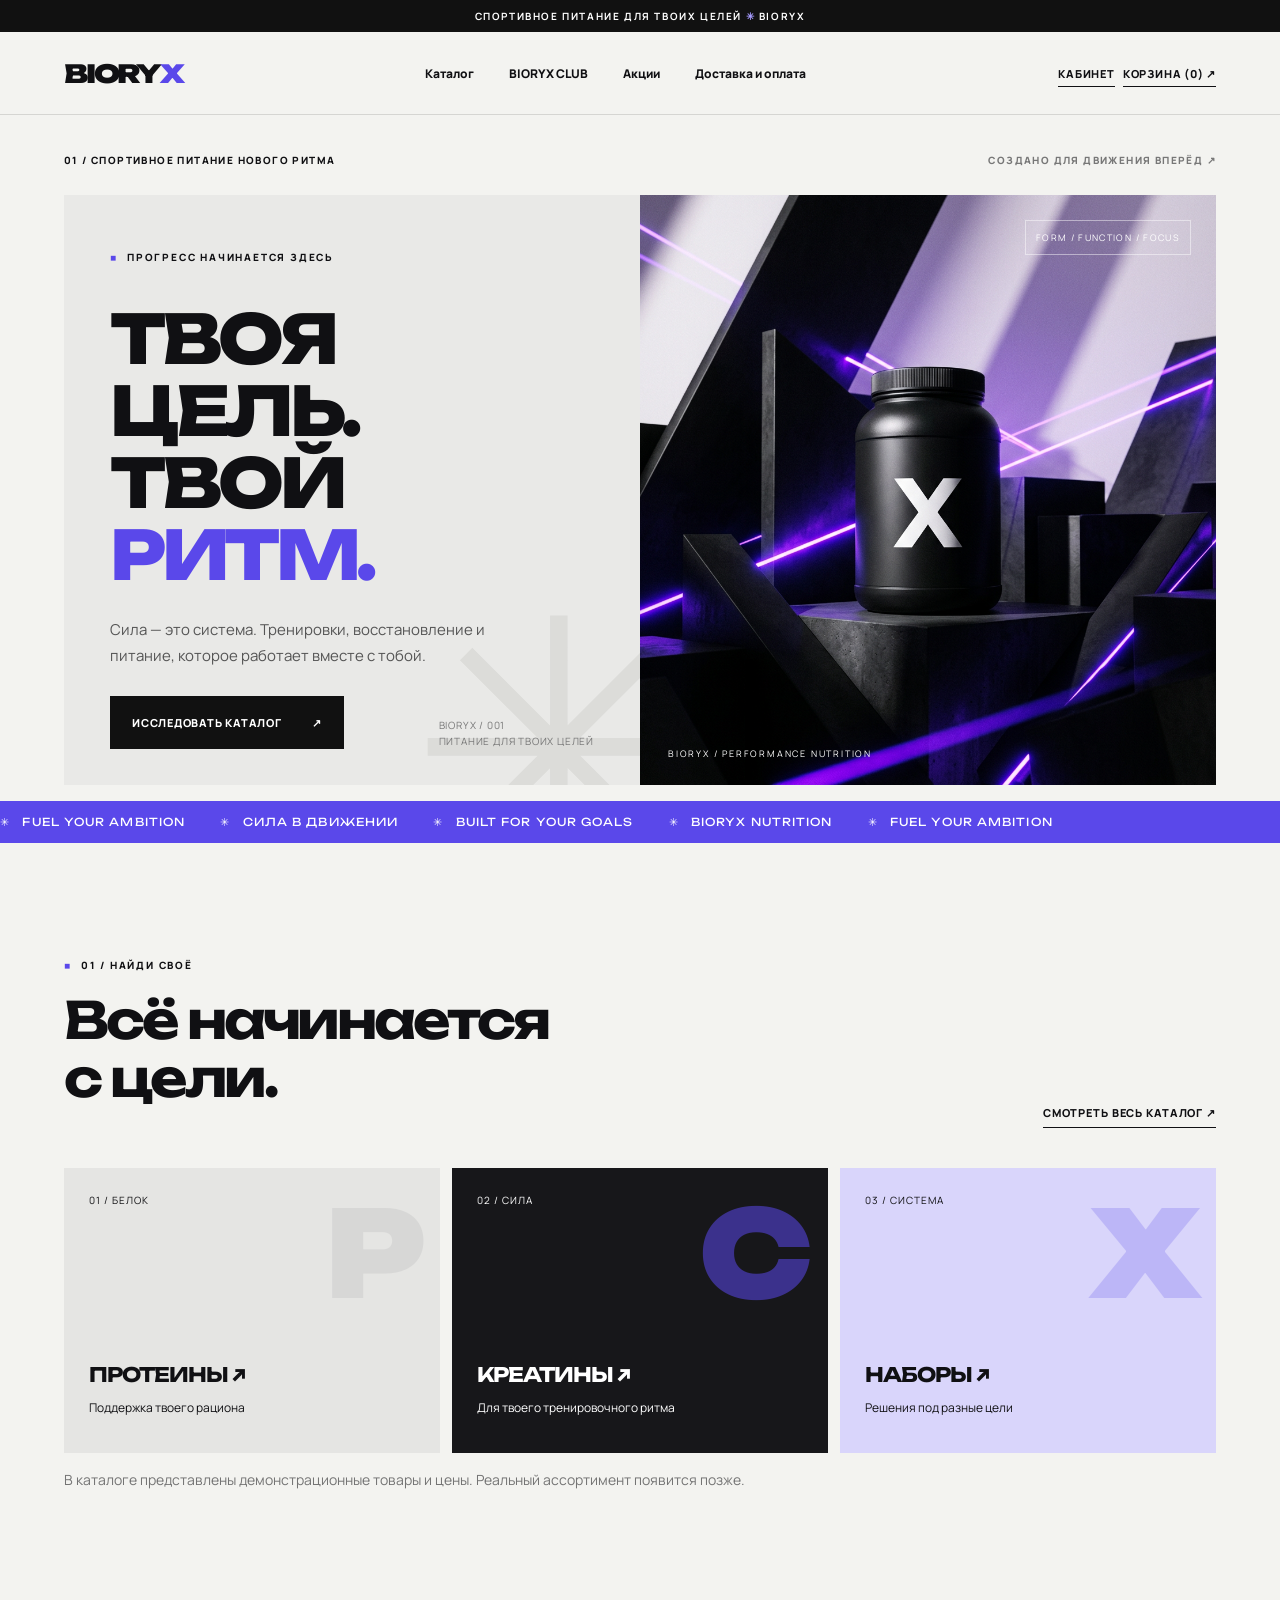
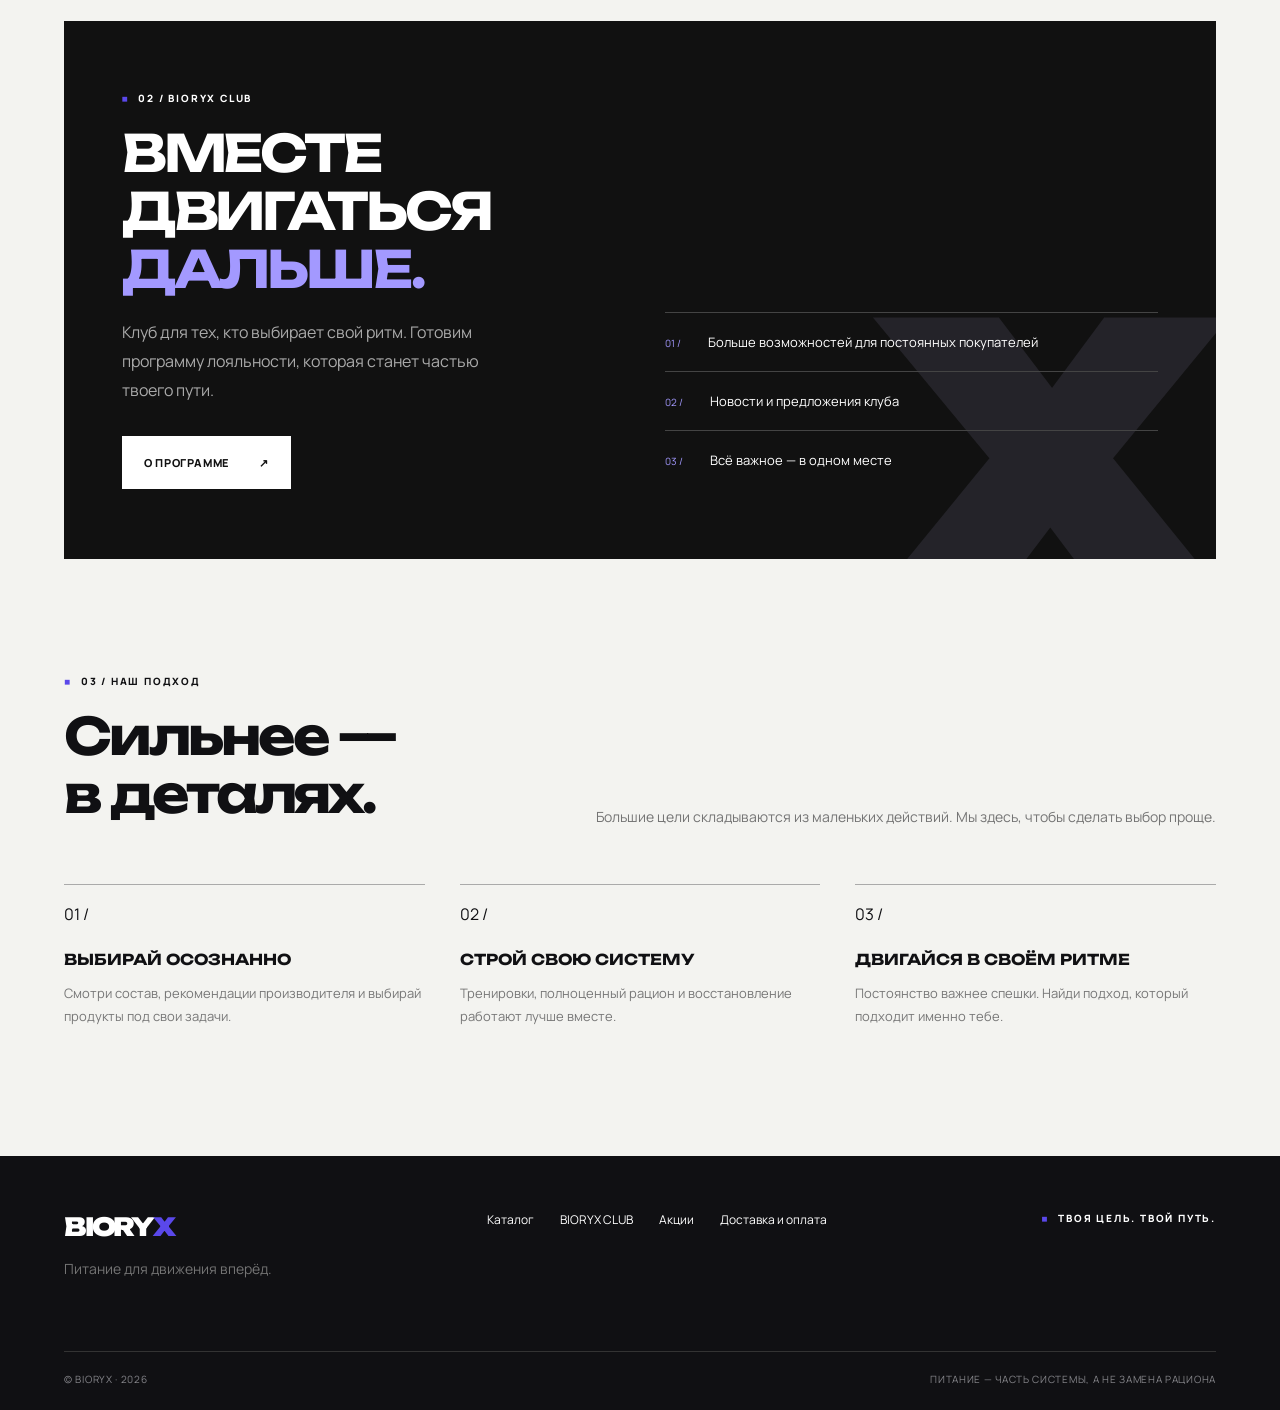
==== index.html @ d338c119 "Add files via upload" ====
<!doctype html><html lang="ru"><head><meta charset="utf-8"><meta name="viewport" content="width=device-width,initial-scale=1"><meta name="description" content="BIORYX — спортивное питание для твоих целей."><title>Спортивное питание — BIORYX</title><link rel="stylesheet" href="assets/style.css"></head><body><div class="topline">СПОРТИВНОЕ ПИТАНИЕ ДЛЯ ТВОИХ ЦЕЛЕЙ <b>✳</b> BIORYX</div><header class="wrap header"><a class="logo" href="index.html" aria-label="BIORYX — главная">BIORY<i>X</i></a><nav aria-label="Основная навигация"><a href="catalog.html">Каталог</a><a href="club.html">BIORYX CLUB</a><a href="promos.html">Акции</a><a href="delivery.html">Доставка и оплата</a></nav><div class="head-right"><a href="account.html">КАБИНЕТ</a> &nbsp; <a href="cart.html">КОРЗИНА (<span data-cart-count>0</span>) ↗</a></div><button class="menu-button" aria-label="Открыть меню" aria-expanded="false">☰</button></header><div class="mobile-menu"><a href="account.html">Личный кабинет</a><a href="catalog.html">Каталог</a><a href="club.html">BIORYX CLUB</a><a href="promos.html">Акции</a><a href="delivery.html">Доставка и оплата</a></div><main><div class="wrap hero"><div class="meta"><span>01 / СПОРТИВНОЕ ПИТАНИЕ НОВОГО РИТМА</span><span>СОЗДАНО ДЛЯ ДВИЖЕНИЯ ВПЕРЁД ↗</span></div><div class="hero-grid"><div class="hero-copy"><div><div class="eyebrow">ПРОГРЕСС НАЧИНАЕТСЯ ЗДЕСЬ</div><h1>ТВОЯ ЦЕЛЬ.<br>ТВОЙ <em>РИТМ.</em></h1><p>Сила — это система. Тренировки, восстановление и питание, которое работает вместе с тобой.</p></div><div class="hero-bottom"><a class="btn" href="catalog.html">Исследовать каталог <span>↗</span></a><div class="serial">BIORYX / 001<br>ПИТАНИЕ ДЛЯ ТВОИХ ЦЕЛЕЙ</div></div></div><div class="hero-image" role="img" aria-label="Концептуальное изображение спортивного питания"><div class="image-tag">FORM / FUNCTION / FOCUS</div></div></div></div><div class="ticker"><span>✳ &nbsp; FUEL YOUR AMBITION</span><span>✳ &nbsp; СИЛА В ДВИЖЕНИИ</span><span>✳ &nbsp; BUILT FOR YOUR GOALS</span><span>✳ &nbsp; BIORYX NUTRITION</span><span>✳ &nbsp; FUEL YOUR AMBITION</span></div><section class="section wrap"><div class="section-head"><div><div class="eyebrow">01 / НАЙДИ СВОЁ</div><h2>Всё начинается<br>с цели.</h2></div><a class="small-link" href="catalog.html">Смотреть весь каталог ↗</a></div><div class="category-grid"><a href="catalog.html?category=protein" class="cat"><span class="num">01 / БЕЛОК</span><span class="shape">P</span><div><h3>ПРОТЕИНЫ ↗</h3><p>Поддержка твоего рациона</p></div></a><a href="catalog.html?category=creatine" class="cat"><span class="num">02 / СИЛА</span><span class="shape">C</span><div><h3>КРЕАТИНЫ ↗</h3><p>Для твоего тренировочного ритма</p></div></a><a href="catalog.html?category=sets" class="cat"><span class="num">03 / СИСТЕМА</span><span class="shape">X</span><div><h3>НАБОРЫ ↗</h3><p>Решения под разные цели</p></div></a></div><p class="muted">В каталоге представлены демонстрационные товары и цены. Реальный ассортимент появится позже.</p></section><div class="wrap"><section class="feature"><div><div class="eyebrow">02 / BIORYX CLUB</div><h2>ВМЕСТЕ<br>ДВИГАТЬСЯ <em>ДАЛЬШЕ.</em></h2><p>Клуб для тех, кто выбирает свой ритм. Готовим программу лояльности, которая станет частью твоего пути.</p><a class="btn" href="club.html">О программе <span>↗</span></a></div><div class="feature-side"><div><span>01 /</span> Больше возможностей для постоянных покупателей</div><div><span>02 /</span> Новости и предложения клуба</div><div><span>03 /</span> Всё важное — в одном месте</div></div></section></div><section class="section wrap"><div class="section-head"><div><div class="eyebrow">03 / НАШ ПОДХОД</div><h2>Сильнее —<br>в деталях.</h2></div><p class="muted">Большие цели складываются из маленьких действий. Мы здесь, чтобы сделать выбор проще.</p></div><div class="values"><div class="value"><span>01 /</span><strong>ВЫБИРАЙ ОСОЗНАННО</strong><p>Смотри состав, рекомендации производителя и выбирай продукты под свои задачи.</p></div><div class="value"><span>02 /</span><strong>СТРОЙ СВОЮ СИСТЕМУ</strong><p>Тренировки, полноценный рацион и восстановление работают лучше вместе.</p></div><div class="value"><span>03 /</span><strong>ДВИГАЙСЯ В СВОЁМ РИТМЕ</strong><p>Постоянство важнее спешки. Найди подход, который подходит именно тебе.</p></div></div></section></main><footer class="footer"><div class="wrap"><div class="foot-grid"><div><a class="logo" href="index.html">BIORY<i>X</i></a><p class="muted">Питание для движения вперёд.</p></div><div class="foot-links"><a href="catalog.html">Каталог</a><a href="club.html">BIORYX CLUB</a><a href="promos.html">Акции</a><a href="delivery.html">Доставка и оплата</a></div><div class="eyebrow">ТВОЯ ЦЕЛЬ. ТВОЙ ПУТЬ.</div></div><div class="foot-bottom"><span>© BIORYX · 2026</span><span>ПИТАНИЕ — ЧАСТЬ СИСТЕМЫ, А НЕ ЗАМЕНА РАЦИОНА</span></div></div></footer><script src="assets/config.js" defer></script><script src="assets/app.js" defer></script></body></html>
---- assets/style.css ----
@import url('https://fonts.googleapis.com/css2?family=Manrope:wght@400;500;600;700;800&family=Unbounded:wght@500;600;700;800;900&display=swap');
:root{--ink:#101013;--purple:#5a48ea;--paper:#f3f3f0;--line:#d5d5d2}*{box-sizing:border-box}html{scroll-behavior:smooth}body{margin:0;background:var(--paper);color:var(--ink);font-family:Manrope,Arial,sans-serif}a{color:inherit;text-decoration:none}button,input{font:inherit}button{cursor:pointer}.wrap{max-width:1440px;margin:auto;padding:0 5%}.topline{background:#111;color:#fff;text-align:center;font-size:10px;font-weight:700;letter-spacing:.16em;padding:9px}.topline b{color:#a69bff}.header{height:83px;display:flex;align-items:center;justify-content:space-between;gap:25px;border-bottom:1px solid var(--line)}.logo{font-family:Unbounded,Arial,sans-serif;font-size:25px;font-weight:900;letter-spacing:-.09em;transform:scaleX(1.08);transform-origin:left}.logo i{font-style:normal;color:var(--purple)}nav{display:flex;align-items:center;gap:35px;font-size:12px;font-weight:800}nav a:hover,.footer a:hover{color:var(--purple)}.head-right{font-size:11px;font-weight:800;letter-spacing:.07em}.head-right a{border-bottom:1px solid;padding-bottom:5px}.hero{padding-top:38px}.meta{display:flex;justify-content:space-between;gap:15px;font-size:10px;font-weight:800;letter-spacing:.14em;text-transform:uppercase}.meta span:last-child{color:#777}.hero-grid{display:grid;grid-template-columns:1fr 1fr;min-height:590px;margin-top:28px}.hero-copy{background:#e9e9e7;position:relative;overflow:hidden;padding:55px 8% 36px;display:flex;flex-direction:column;justify-content:space-between}.hero-copy:after{content:'✳';position:absolute;color:#dcdcd9;font-size:360px;right:-70px;bottom:-135px;line-height:1}.eyebrow{font-size:10px;font-weight:800;letter-spacing:.18em;text-transform:uppercase}.eyebrow:before{content:'■';color:var(--purple);margin-right:9px}.hero h1,.page-title{font-family:Unbounded,Arial,sans-serif;letter-spacing:-.065em;line-height:1.06;font-size:clamp(45px,5.3vw,80px);margin:40px 0 25px;font-weight:800}.hero h1 em{color:var(--purple);font-style:normal}.hero-copy p{font-size:15px;line-height:1.75;color:#555;max-width:375px}.hero-copy>*{z-index:1}.btn{display:inline-flex;align-items:center;justify-content:space-between;gap:30px;background:#111;color:white;padding:18px 21px;font-size:11px;letter-spacing:.07em;font-weight:800;text-transform:uppercase;border:1px solid #111}.btn:hover{background:var(--purple);border-color:var(--purple)}.hero-bottom{display:flex;align-items:end;gap:20px;justify-content:space-between}.serial{font-size:10px;line-height:1.6;color:#777;letter-spacing:.08em}.hero-image{position:relative;background:#18171d url('hero.png') center/cover no-repeat;overflow:hidden}.hero-image:after{content:'BIORYX / PERFORMANCE NUTRITION';position:absolute;bottom:25px;left:28px;color:#fff;font-size:9px;letter-spacing:.2em}.image-tag{position:absolute;right:25px;top:25px;color:#fff;border:1px solid #ffffff75;padding:10px;font-size:9px;letter-spacing:.15em}.ticker{overflow:hidden;background:var(--purple);color:#fff;margin-top:16px;padding:14px 0;white-space:nowrap;font-family:Unbounded,Arial,sans-serif;font-size:11px;letter-spacing:.1em}.ticker span{margin-right:35px}.section{padding:115px 0}.section-head{display:flex;justify-content:space-between;align-items:end;gap:30px;margin-bottom:40px}.section h2,.page h1,.feature h2{font-family:Unbounded,Arial,sans-serif;letter-spacing:-.06em;line-height:1.13;font-size:clamp(33px,4vw,58px);margin:20px 0}.muted{color:#747474;font-size:14px;line-height:1.8}.small-link{font-size:11px;font-weight:800;letter-spacing:.08em;text-transform:uppercase;border-bottom:1px solid;padding-bottom:7px;white-space:nowrap}.category-grid{display:grid;grid-template-columns:repeat(3,1fr);gap:12px}.cat{min-height:285px;background:#e5e5e3;padding:25px;display:flex;flex-direction:column;justify-content:space-between;position:relative;overflow:hidden}.cat:nth-child(2){background:#17171a;color:#fff}.cat:nth-child(3){background:#d9d5fb}.cat .shape{position:absolute;right:15px;top:25px;font-family:Unbounded,sans-serif;font-size:120px;font-weight:900;line-height:1;color:#ccc;opacity:.55}.cat:nth-child(2) .shape{color:#5a48ea}.cat:nth-child(3) .shape{color:#a69ef4}.cat h3{font-family:Unbounded,sans-serif;font-size:20px;letter-spacing:-.05em;margin:0 0 8px;position:relative}.cat p{font-size:12px;position:relative}.cat .num{font-size:10px;letter-spacing:.1em;position:relative}.feature{background:#111;color:white;padding:70px 5%;display:grid;grid-template-columns:1fr 1fr;gap:50px;position:relative;overflow:hidden}.feature:after{content:'X';font:900 390px/1 Unbounded,Arial,sans-serif;color:#242329;position:absolute;right:-15px;bottom:-100px}.feature>*{z-index:1}.feature h2 em{color:#a399ff;font-style:normal}.feature p{color:#aaa;line-height:1.8;max-width:410px}.feature .btn{background:#fff;color:#111;border-color:#fff;margin-top:15px}.feature .btn:hover{background:#a399ff}.feature-side{display:flex;flex-direction:column;justify-content:end}.feature-side div{border-top:1px solid #444;padding:20px 0;font-size:13px}.feature-side span{color:#a399ff;margin-right:24px;font-size:10px}.values{display:grid;grid-template-columns:repeat(3,1fr);gap:35px}.value{border-top:1px solid #aaa;padding-top:18px}.value strong{display:block;font-family:Unbounded,sans-serif;font-size:15px;margin:25px 0 10px}.value p{color:#777;font-size:13px;line-height:1.8}.footer{background:#101013;color:white;padding:55px 0 24px}.foot-grid{display:flex;justify-content:space-between;gap:30px;flex-wrap:wrap}.foot-links{display:flex;gap:26px;flex-wrap:wrap;font-size:12px}.foot-bottom{border-top:1px solid #333;color:#85858a;font-size:10px;letter-spacing:.07em;margin-top:55px;padding-top:20px;display:flex;justify-content:space-between}.page{padding:75px 0 110px;min-height:65vh}.page h1{font-size:clamp(44px,6vw,80px)}.page-lead{max-width:610px;color:#666;line-height:1.8}.filters{display:flex;gap:8px;flex-wrap:wrap;margin:40px 0}.filter{border:1px solid #bcbcbc;background:transparent;padding:12px 17px;font-size:11px;font-weight:800}.filter.active,.filter:hover{background:#111;color:white;border-color:#111}.empty{border:1px solid #d0d0cd;padding:55px 30px;text-align:center}.empty .x{font:900 55px Unbounded,sans-serif;color:var(--purple)}.empty h2{font:700 20px Unbounded,sans-serif;letter-spacing:-.04em}.empty p{color:#777;font-size:13px;line-height:1.7}.product-grid{display:grid;grid-template-columns:repeat(3,1fr);gap:14px}.product{background:white;padding:20px}.product img{width:100%;height:270px;object-fit:contain;background:#ececea}.product h3{font:700 16px Unbounded,sans-serif}.product p{color:#666;font-size:13px}.info-grid{display:grid;grid-template-columns:1fr 1fr;gap:15px;margin-top:60px}.info-card{padding:35px;background:#e7e7e4;min-height:190px}.info-card h2{font:700 19px Unbounded,sans-serif;letter-spacing:-.04em}.info-card p{font-size:14px;line-height:1.8;color:#666}.notice{border-left:3px solid var(--purple);padding:18px 22px;background:#e7e5f9;margin-top:35px;font-size:13px;line-height:1.7}.menu-button{display:none;background:none;border:0;font-size:22px}.mobile-menu{display:none}@media(max-width:800px){nav{display:none}.menu-button{display:block}.mobile-menu.open{display:grid;gap:0;background:#111;color:#fff;padding:10px 5%}.mobile-menu a{padding:15px 0;border-bottom:1px solid #333;font-size:13px}.head-right{margin-left:auto}.header{height:70px}.hero-grid{grid-template-columns:1fr}.hero-copy{min-height:490px;padding:40px 7%}.hero-image{min-height:430px}.category-grid{grid-template-columns:1fr}.cat{min-height:210px}.feature{grid-template-columns:1fr}.values{grid-template-columns:1fr}.info-grid{grid-template-columns:1fr}.product-grid{grid-template-columns:1fr 1fr}.section{padding:75px 0}.section-head{align-items:start;flex-direction:column}.foot-links{flex-direction:column}.meta span:last-child{display:none}}@media(max-width:480px){.hero h1{font-size:43px}.hero-bottom{align-items:start;flex-direction:column}.hero-image{min-height:320px}.product-grid{grid-template-columns:1fr}.topline{font-size:9px}.foot-bottom{gap:15px;flex-direction:column}}
.buy{display:block;margin-top:18px;background:#111;color:#fff;border:0;padding:14px 16px;width:100%;font-size:11px;letter-spacing:.08em;font-weight:800;text-align:left}.buy:hover{background:var(--purple)}.cart-row{border-top:1px solid #bbb;display:flex;align-items:center;justify-content:space-between;gap:20px;padding:24px 0}.cart-row strong{font-family:Unbounded,Arial,sans-serif}.cart-actions{display:flex;align-items:center;gap:14px}.cart-actions button{border:1px solid #bbb;background:transparent;padding:9px 13px}.cart-actions button:hover:not(:disabled){background:#111;color:white}.cart-actions button:disabled{opacity:.4}.cart-total{border-top:1px solid #aaa;padding:25px 0;font:700 19px Unbounded,Arial,sans-serif}@media(max-width:600px){.cart-row{align-items:flex-start;flex-direction:column}}
.product-art{height:270px;background:#e6e6e4;display:grid;place-items:center;overflow:hidden}.product-art span{font:900 150px/1 Unbounded,Arial,sans-serif;color:#5a48ea;opacity:.85;transform:rotate(-12deg)}.product:nth-child(3n+2) .product-art{background:#17171a}.product:nth-child(3n) .product-art{background:#dbd7fc}
.checkout{max-width:650px;display:grid;gap:18px;margin-top:30px}.checkout label{display:grid;gap:8px;font-size:13px;font-weight:700}.checkout input:not([type=checkbox]),.checkout select,.checkout textarea{width:100%;padding:15px;border:1px solid #bbb;background:white;color:#111;font:inherit}.checkout textarea{min-height:90px}.checkout .check{display:flex;align-items:start;font-weight:400;line-height:1.5}.checkout .check input{margin-top:4px}.checkout button:disabled{opacity:.5}
[hidden]{display:none!important}
/* Preserve the shared horizontal gutters when sections use vertical shorthand. */
.wrap.page,.wrap.section{padding-left:max(5%, 20px);padding-right:max(5%, 20px)}
@media(max-width:800px){
  .wrap{padding-left:max(5%, 20px);padding-right:max(5%, 20px)}
  .hero h1{font-size:clamp(32px,9vw,58px);overflow-wrap:anywhere}
  .page h1{font-size:clamp(32px,8.5vw,58px);overflow-wrap:anywhere}
  .section h2,.feature h2{font-size:clamp(27px,7vw,46px);overflow-wrap:anywhere}
  .mobile-menu.open{padding-left:max(5%,20px);padding-right:max(5%,20px)}
  .topline{padding-left:20px;padding-right:20px;line-height:1.5}
  .cart-row,.info-card,.notice,.product,.checkout,.foot-grid{min-width:0;overflow-wrap:anywhere}
  .header{gap:12px}.logo{font-size:22px}.head-right{white-space:nowrap}
}
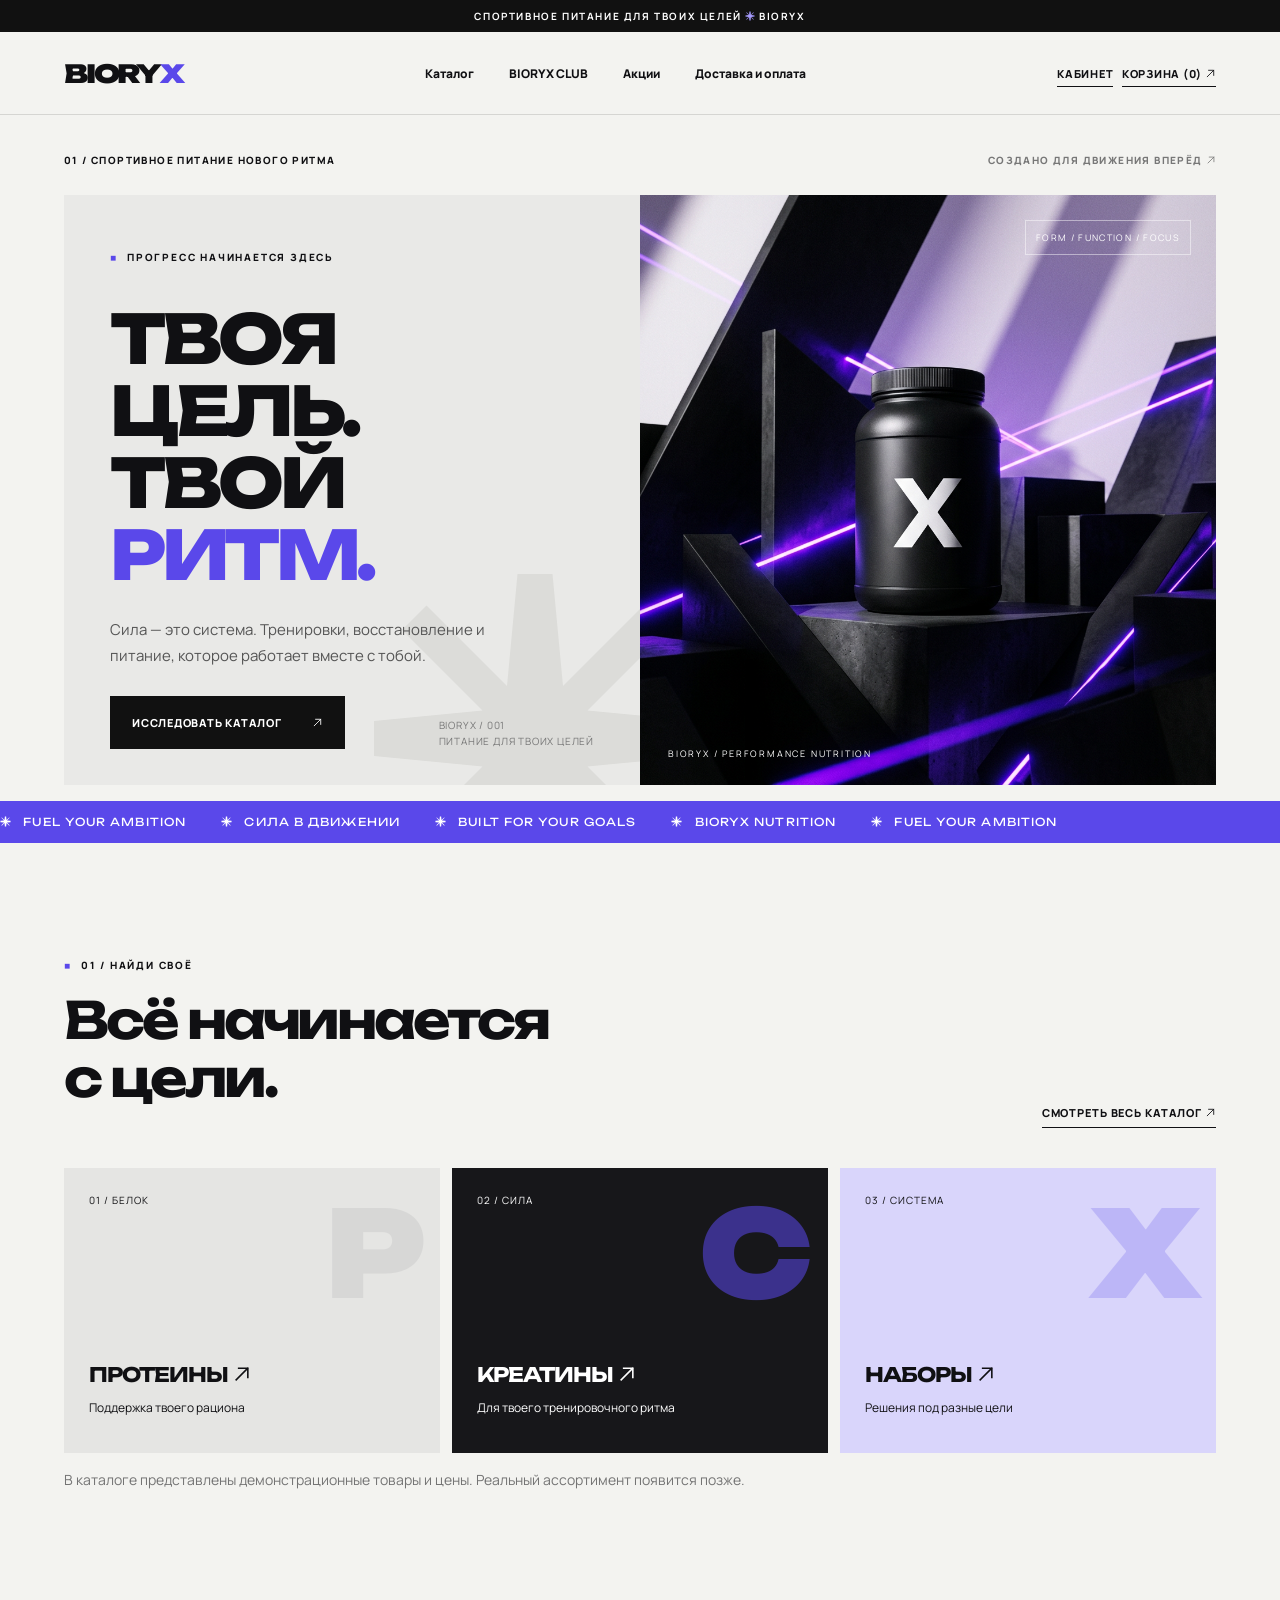
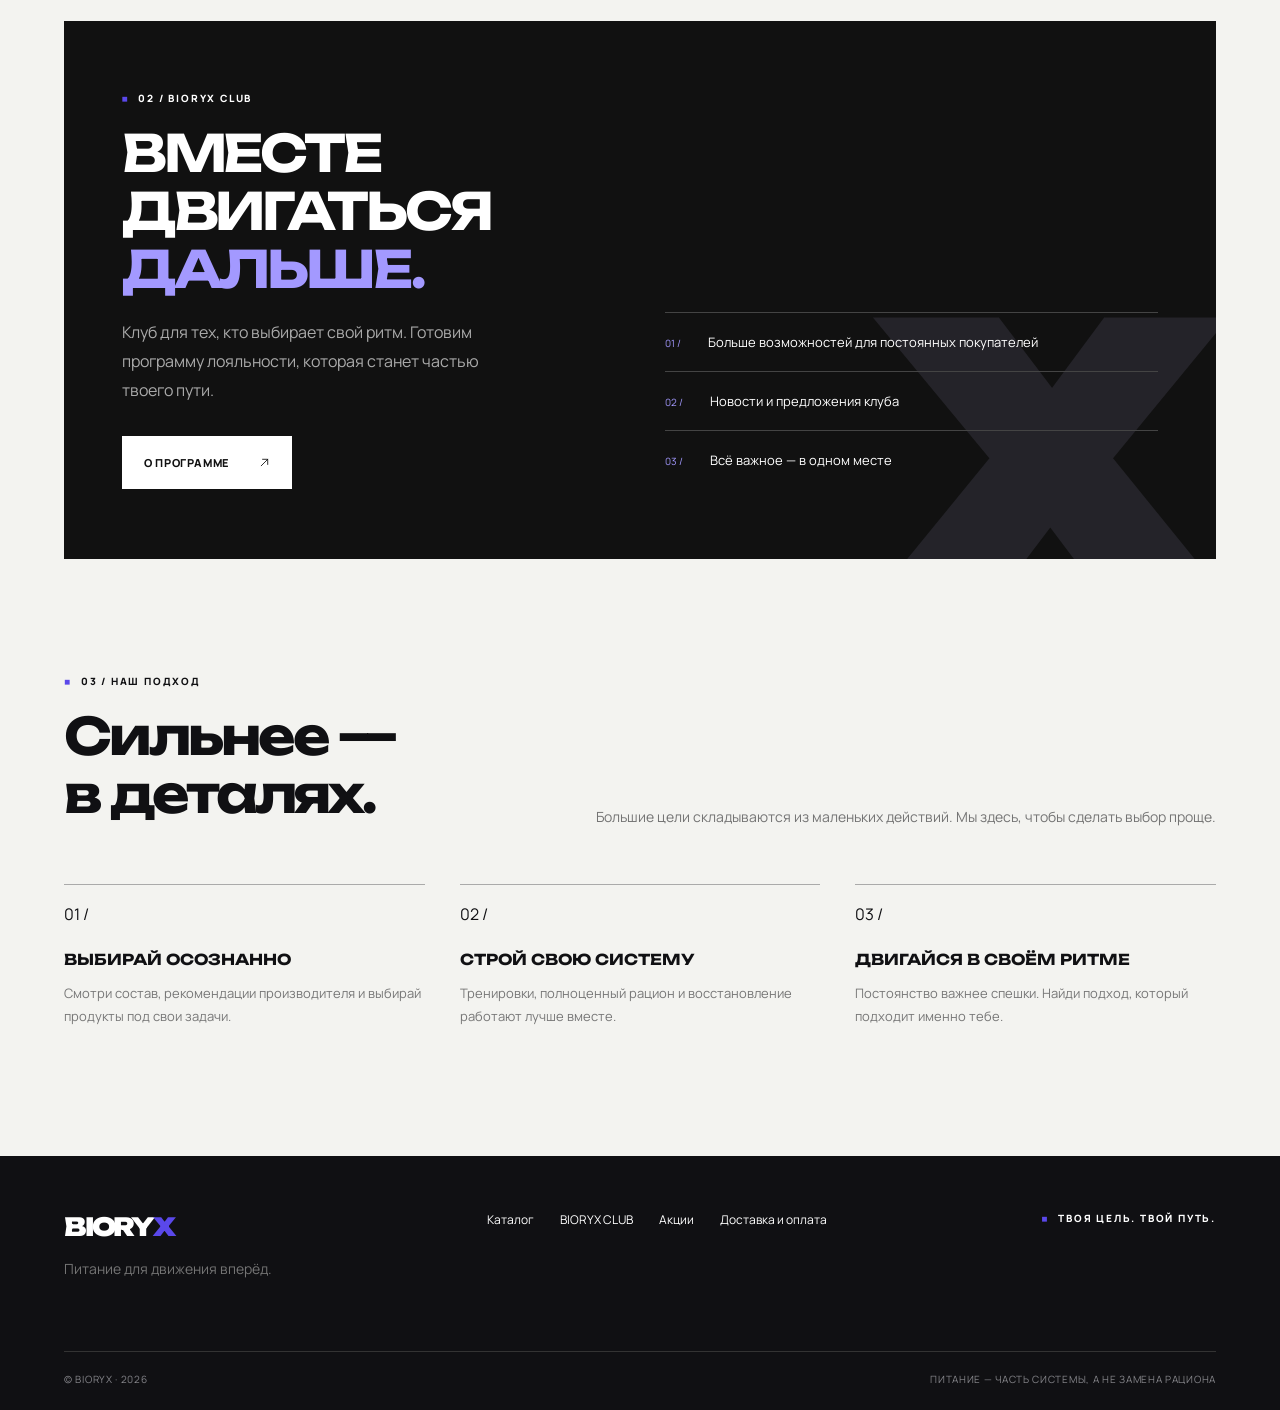
==== commit 60323e8e: "Add files via upload" ====
--- a/index.html
+++ b/index.html
@@ -1 +1 @@
-<!doctype html><html lang="ru"><head><meta charset="utf-8"><meta name="viewport" content="width=device-width,initial-scale=1"><meta name="description" content="BIORYX — спортивное питание для твоих целей."><title>Спортивное питание — BIORYX</title><link rel="stylesheet" href="assets/style.css"></head><body><div class="topline">СПОРТИВНОЕ ПИТАНИЕ ДЛЯ ТВОИХ ЦЕЛЕЙ <b>✳</b> BIORYX</div><header class="wrap header"><a class="logo" href="index.html" aria-label="BIORYX — главная">BIORY<i>X</i></a><nav aria-label="Основная навигация"><a href="catalog.html">Каталог</a><a href="club.html">BIORYX CLUB</a><a href="promos.html">Акции</a><a href="delivery.html">Доставка и оплата</a></nav><div class="head-right"><a href="account.html">КАБИНЕТ</a> &nbsp; <a href="cart.html">КОРЗИНА (<span data-cart-count>0</span>) ↗</a></div><button class="menu-button" aria-label="Открыть меню" aria-expanded="false">☰</button></header><div class="mobile-menu"><a href="account.html">Личный кабинет</a><a href="catalog.html">Каталог</a><a href="club.html">BIORYX CLUB</a><a href="promos.html">Акции</a><a href="delivery.html">Доставка и оплата</a></div><main><div class="wrap hero"><div class="meta"><span>01 / СПОРТИВНОЕ ПИТАНИЕ НОВОГО РИТМА</span><span>СОЗДАНО ДЛЯ ДВИЖЕНИЯ ВПЕРЁД ↗</span></div><div class="hero-grid"><div class="hero-copy"><div><div class="eyebrow">ПРОГРЕСС НАЧИНАЕТСЯ ЗДЕСЬ</div><h1>ТВОЯ ЦЕЛЬ.<br>ТВОЙ <em>РИТМ.</em></h1><p>Сила — это система. Тренировки, восстановление и питание, которое работает вместе с тобой.</p></div><div class="hero-bottom"><a class="btn" href="catalog.html">Исследовать каталог <span>↗</span></a><div class="serial">BIORYX / 001<br>ПИТАНИЕ ДЛЯ ТВОИХ ЦЕЛЕЙ</div></div></div><div class="hero-image" role="img" aria-label="Концептуальное изображение спортивного питания"><div class="image-tag">FORM / FUNCTION / FOCUS</div></div></div></div><div class="ticker"><span>✳ &nbsp; FUEL YOUR AMBITION</span><span>✳ &nbsp; СИЛА В ДВИЖЕНИИ</span><span>✳ &nbsp; BUILT FOR YOUR GOALS</span><span>✳ &nbsp; BIORYX NUTRITION</span><span>✳ &nbsp; FUEL YOUR AMBITION</span></div><section class="section wrap"><div class="section-head"><div><div class="eyebrow">01 / НАЙДИ СВОЁ</div><h2>Всё начинается<br>с цели.</h2></div><a class="small-link" href="catalog.html">Смотреть весь каталог ↗</a></div><div class="category-grid"><a href="catalog.html?category=protein" class="cat"><span class="num">01 / БЕЛОК</span><span class="shape">P</span><div><h3>ПРОТЕИНЫ ↗</h3><p>Поддержка твоего рациона</p></div></a><a href="catalog.html?category=creatine" class="cat"><span class="num">02 / СИЛА</span><span class="shape">C</span><div><h3>КРЕАТИНЫ ↗</h3><p>Для твоего тренировочного ритма</p></div></a><a href="catalog.html?category=sets" class="cat"><span class="num">03 / СИСТЕМА</span><span class="shape">X</span><div><h3>НАБОРЫ ↗</h3><p>Решения под разные цели</p></div></a></div><p class="muted">В каталоге представлены демонстрационные товары и цены. Реальный ассортимент появится позже.</p></section><div class="wrap"><section class="feature"><div><div class="eyebrow">02 / BIORYX CLUB</div><h2>ВМЕСТЕ<br>ДВИГАТЬСЯ <em>ДАЛЬШЕ.</em></h2><p>Клуб для тех, кто выбирает свой ритм. Готовим программу лояльности, которая станет частью твоего пути.</p><a class="btn" href="club.html">О программе <span>↗</span></a></div><div class="feature-side"><div><span>01 /</span> Больше возможностей для постоянных покупателей</div><div><span>02 /</span> Новости и предложения клуба</div><div><span>03 /</span> Всё важное — в одном месте</div></div></section></div><section class="section wrap"><div class="section-head"><div><div class="eyebrow">03 / НАШ ПОДХОД</div><h2>Сильнее —<br>в деталях.</h2></div><p class="muted">Большие цели складываются из маленьких действий. Мы здесь, чтобы сделать выбор проще.</p></div><div class="values"><div class="value"><span>01 /</span><strong>ВЫБИРАЙ ОСОЗНАННО</strong><p>Смотри состав, рекомендации производителя и выбирай продукты под свои задачи.</p></div><div class="value"><span>02 /</span><strong>СТРОЙ СВОЮ СИСТЕМУ</strong><p>Тренировки, полноценный рацион и восстановление работают лучше вместе.</p></div><div class="value"><span>03 /</span><strong>ДВИГАЙСЯ В СВОЁМ РИТМЕ</strong><p>Постоянство важнее спешки. Найди подход, который подходит именно тебе.</p></div></div></section></main><footer class="footer"><div class="wrap"><div class="foot-grid"><div><a class="logo" href="index.html">BIORY<i>X</i></a><p class="muted">Питание для движения вперёд.</p></div><div class="foot-links"><a href="catalog.html">Каталог</a><a href="club.html">BIORYX CLUB</a><a href="promos.html">Акции</a><a href="delivery.html">Доставка и оплата</a></div><div class="eyebrow">ТВОЯ ЦЕЛЬ. ТВОЙ ПУТЬ.</div></div><div class="foot-bottom"><span>© BIORYX · 2026</span><span>ПИТАНИЕ — ЧАСТЬ СИСТЕМЫ, А НЕ ЗАМЕНА РАЦИОНА</span></div></div></footer><script src="assets/config.js" defer></script><script src="assets/app.js" defer></script></body></html>+<!doctype html><html lang="ru"><head><meta charset="utf-8"><meta name="viewport" content="width=device-width,initial-scale=1"><meta name="description" content="BIORYX — спортивное питание для твоих целей."><title>Спортивное питание — BIORYX</title><link rel="stylesheet" href="assets/style.css?v=club4"></head><body><div class="topline">СПОРТИВНОЕ ПИТАНИЕ ДЛЯ ТВОИХ ЦЕЛЕЙ <b>✳</b> BIORYX</div><header class="wrap header"><a class="logo" href="index.html" aria-label="BIORYX — главная">BIORY<i>X</i></a><nav aria-label="Основная навигация"><a href="catalog.html">Каталог</a><a href="club.html">BIORYX CLUB</a><a href="promos.html">Акции</a><a href="delivery.html">Доставка и оплата</a></nav><div class="head-right"><a href="account.html">КАБИНЕТ</a> &nbsp; <a href="cart.html">КОРЗИНА (<span data-cart-count>0</span>) ↗</a></div><button class="menu-button" aria-label="Открыть меню" aria-expanded="false">☰</button></header><div class="mobile-menu"><a href="account.html">Личный кабинет</a><a href="catalog.html">Каталог</a><a href="club.html">BIORYX CLUB</a><a href="promos.html">Акции</a><a href="delivery.html">Доставка и оплата</a></div><main><div class="wrap hero"><div class="meta"><span>01 / СПОРТИВНОЕ ПИТАНИЕ НОВОГО РИТМА</span><span>СОЗДАНО ДЛЯ ДВИЖЕНИЯ ВПЕРЁД ↗</span></div><div class="hero-grid"><div class="hero-copy"><div><div class="eyebrow">ПРОГРЕСС НАЧИНАЕТСЯ ЗДЕСЬ</div><h1>ТВОЯ ЦЕЛЬ.<br>ТВОЙ <em>РИТМ.</em></h1><p>Сила — это система. Тренировки, восстановление и питание, которое работает вместе с тобой.</p></div><div class="hero-bottom"><a class="btn" href="catalog.html">Исследовать каталог <span>↗</span></a><div class="serial">BIORYX / 001<br>ПИТАНИЕ ДЛЯ ТВОИХ ЦЕЛЕЙ</div></div></div><div class="hero-image" role="img" aria-label="Концептуальное изображение спортивного питания"><div class="image-tag">FORM / FUNCTION / FOCUS</div></div></div></div><div class="ticker"><span>✳ &nbsp; FUEL YOUR AMBITION</span><span>✳ &nbsp; СИЛА В ДВИЖЕНИИ</span><span>✳ &nbsp; BUILT FOR YOUR GOALS</span><span>✳ &nbsp; BIORYX NUTRITION</span><span>✳ &nbsp; FUEL YOUR AMBITION</span></div><section class="section wrap"><div class="section-head"><div><div class="eyebrow">01 / НАЙДИ СВОЁ</div><h2>Всё начинается<br>с цели.</h2></div><a class="small-link" href="catalog.html">Смотреть весь каталог ↗</a></div><div class="category-grid"><a href="catalog.html?category=protein" class="cat"><span class="num">01 / БЕЛОК</span><span class="shape">P</span><div><h3>ПРОТЕИНЫ ↗</h3><p>Поддержка твоего рациона</p></div></a><a href="catalog.html?category=creatine" class="cat"><span class="num">02 / СИЛА</span><span class="shape">C</span><div><h3>КРЕАТИНЫ ↗</h3><p>Для твоего тренировочного ритма</p></div></a><a href="catalog.html?category=sets" class="cat"><span class="num">03 / СИСТЕМА</span><span class="shape">X</span><div><h3>НАБОРЫ ↗</h3><p>Решения под разные цели</p></div></a></div><p class="muted">В каталоге представлены демонстрационные товары и цены. Реальный ассортимент появится позже.</p></section><div class="wrap"><section class="feature"><div><div class="eyebrow">02 / BIORYX CLUB</div><h2>ВМЕСТЕ<br>ДВИГАТЬСЯ <em>ДАЛЬШЕ.</em></h2><p>Клуб для тех, кто выбирает свой ритм. Готовим программу лояльности, которая станет частью твоего пути.</p><a class="btn" href="club.html">О программе <span>↗</span></a></div><div class="feature-side"><div><span>01 /</span> Больше возможностей для постоянных покупателей</div><div><span>02 /</span> Новости и предложения клуба</div><div><span>03 /</span> Всё важное — в одном месте</div></div></section></div><section class="section wrap"><div class="section-head"><div><div class="eyebrow">03 / НАШ ПОДХОД</div><h2>Сильнее —<br>в деталях.</h2></div><p class="muted">Большие цели складываются из маленьких действий. Мы здесь, чтобы сделать выбор проще.</p></div><div class="values"><div class="value"><span>01 /</span><strong>ВЫБИРАЙ ОСОЗНАННО</strong><p>Смотри состав, рекомендации производителя и выбирай продукты под свои задачи.</p></div><div class="value"><span>02 /</span><strong>СТРОЙ СВОЮ СИСТЕМУ</strong><p>Тренировки, полноценный рацион и восстановление работают лучше вместе.</p></div><div class="value"><span>03 /</span><strong>ДВИГАЙСЯ В СВОЁМ РИТМЕ</strong><p>Постоянство важнее спешки. Найди подход, который подходит именно тебе.</p></div></div></section></main><footer class="footer"><div class="wrap"><div class="foot-grid"><div><a class="logo" href="index.html">BIORY<i>X</i></a><p class="muted">Питание для движения вперёд.</p></div><div class="foot-links"><a href="catalog.html">Каталог</a><a href="club.html">BIORYX CLUB</a><a href="promos.html">Акции</a><a href="delivery.html">Доставка и оплата</a></div><div class="eyebrow">ТВОЯ ЦЕЛЬ. ТВОЙ ПУТЬ.</div></div><div class="foot-bottom"><span>© BIORYX · 2026</span><span>ПИТАНИЕ — ЧАСТЬ СИСТЕМЫ, А НЕ ЗАМЕНА РАЦИОНА</span></div></div></footer><script src="assets/config.js" defer></script><script src="assets/app.js?v=club4" defer></script><script src="assets/icons.js?v=club4" defer></script></body></html>
--- a/assets/style.css
+++ b/assets/style.css
@@ -16,3 +16,14 @@
   .cart-row,.info-card,.notice,.product,.checkout,.foot-grid{min-width:0;overflow-wrap:anywhere}
   .header{gap:12px}.logo{font-size:22px}.head-right{white-space:nowrap}
 }
+@media(max-width:600px){.head-right a[href="account.html"]{display:none}}
+/* Cart / checkout — BIORYX order studio */
+.shop-page{padding-top:48px!important}.shop-steps{display:flex;align-items:center;gap:16px;color:#a4a4a6;font-size:10px;font-weight:800;letter-spacing:.1em}.shop-steps .current{color:var(--purple)}.shop-heading{display:flex;justify-content:space-between;align-items:end;gap:25px;margin:48px 0 42px}.shop-heading h1{margin:16px 0;font-size:clamp(38px,5vw,72px)}.shop-heading h1 span,.summary-card h2 span{color:var(--purple)}.shop-heading .page-lead{margin:0}.shop-layout{display:grid;grid-template-columns:minmax(0,1fr) minmax(300px,370px);gap:20px;align-items:start}.shop-main,.shop-aside{min-width:0}.shop-main{display:grid;gap:18px}.shop-panel{background:#fff;border:1px solid #e6e6e3;padding:30px}.panel-head{display:flex;align-items:start;justify-content:space-between;gap:20px;border-bottom:1px solid #e8e8e7;padding-bottom:20px}.mini-label{display:block;color:#8c8c96;font-size:9px;font-weight:800;letter-spacing:.14em}.panel-head h2,.summary-card h2{font:800 20px/1.3 Unbounded,Arial,sans-serif;letter-spacing:-.05em;margin:9px 0 0}.panel-count,.step-index{font-size:10px;font-weight:800;letter-spacing:.08em;color:#8a8a91}.step-index{border:1px solid #ddd;padding:8px}.shop-item{display:grid;grid-template-columns:100px minmax(0,1fr) auto;gap:20px;align-items:center;border-bottom:1px solid #ededed;padding:20px 0}.item-image{width:100px;height:100px;background:#f1f1f0;display:grid;place-items:center;overflow:hidden}.item-image img{width:100%;height:100%;object-fit:contain}.item-image span{color:var(--purple);font-size:32px}.item-detail{min-width:0;display:grid;gap:8px}.item-detail strong{font:700 14px/1.45 Unbounded,Arial,sans-serif;overflow-wrap:anywhere}.item-detail small{color:#83838b;font-size:12px}.item-detail .item-error{color:#b33535}.item-end{text-align:right;display:grid;gap:9px;justify-items:end}.item-end>strong{font-size:14px;white-space:nowrap}.qty-control{display:flex;align-items:center;border:1px solid #dedede}.qty-control button{width:32px;height:32px;border:0;background:white;font-size:17px}.qty-control button:disabled{opacity:.3}.qty-control span{width:28px;text-align:center;font-size:12px;font-weight:700}.remove-item{border:0;background:none;color:#999;font-size:11px;text-decoration:underline}.item-qty-label{font-size:12px;color:#888}.promo-box{padding:25px 0 0}.promo-box p{color:#92929a;font-size:12px;margin:8px 0 15px}.promo-entry{display:flex;min-width:0}.promo-entry input{border:1px solid #ddd;background:#f9f9f8;padding:15px;min-width:0;flex:1;text-transform:uppercase;outline:none}.promo-entry input:focus{border-color:var(--purple)}.promo-entry button{background:#16161a;color:#fff;border:0;padding:0 19px;font-size:10px;letter-spacing:.05em;font-weight:800}.promo-entry button:hover{background:var(--purple)}.promo-entry button:disabled{opacity:.5}.promo-feedback{min-height:18px;margin-top:10px;font-size:12px;line-height:1.5;color:#777}.promo-feedback.good{color:#5a48ea}.promo-feedback.bad{color:#ad3434}.gift-line{display:flex;gap:14px;align-items:center;background:#f1efff;margin-top:18px;padding:16px;color:#302378}.gift-line>span{font-size:25px}.gift-line div{flex:1}.gift-line strong{font-size:10px;letter-spacing:.08em}.gift-line p{font-size:12px;margin:5px 0 0}.gift-line b{white-space:nowrap;font-size:13px}.summary-card{background:#17171c;color:#fff;padding:30px;position:sticky;top:20px}.summary-card .mini-label{color:#aaa5c6}.summary-card h2{font-size:24px;margin:12px 0 30px}.summary-row{display:flex;justify-content:space-between;gap:10px;padding:10px 0;font-size:12px;color:#aaaab3}.summary-row b{color:#fff;text-align:right}.summary-row.accent,.summary-row.accent b{color:#b5aaff}.shipping-benefit{color:#d1caff;background:#30294d;padding:12px;margin-top:10px;font-size:11px;line-height:1.5}.summary-total{display:grid;gap:10px;border-top:1px solid #414148;margin-top:23px;padding:23px 0}.summary-total span{font-size:10px;font-weight:800;letter-spacing:.1em;color:#a8a8af}.summary-total strong{font:800 30px Unbounded,Arial,sans-serif;letter-spacing:-.05em}.shop-primary{display:flex;align-items:center;justify-content:space-between;gap:20px;background:var(--purple);color:white;border:0;width:100%;padding:18px;font:800 10px Manrope,Arial,sans-serif;letter-spacing:.06em;text-align:left}.shop-primary:hover{background:#7664fa}.shop-primary:disabled,.shop-primary.is-disabled{opacity:.4;pointer-events:none}.summary-foot{font-size:11px;color:#aaaab3;line-height:1.7;margin:18px 0 0}.shop-message{color:#ffc6c6;font-size:12px;line-height:1.5;margin-bottom:12px}.shop-message:empty{display:none}.aside-stamp{border:1px solid #d8d8d6;padding:18px;font-size:9px;font-weight:800;letter-spacing:.12em;color:#777}.aside-stamp span{color:var(--purple);font-size:19px;margin-right:10px}.cart-art{height:230px;position:relative;overflow:hidden;background:#efeff0}.cart-art img{width:100%;height:100%;object-fit:cover}.cart-art>div{position:absolute;inset:0;padding:22px;display:flex;flex-direction:column;align-items:start;justify-content:space-between;background:linear-gradient(90deg,rgba(255,255,255,.86),transparent 72%)}.cart-art>div>span,.cart-art small{font-size:9px;font-weight:800;letter-spacing:.11em}.cart-art strong{font:800 23px/1.1 Unbounded,Arial,sans-serif;letter-spacing:-.05em}.cart-art strong span{color:var(--purple)}.order-form{display:grid;gap:18px}.form-panel .panel-head{margin-bottom:24px}.fields{display:grid;gap:18px}.fields.two{grid-template-columns:repeat(2,minmax(0,1fr))}.fields label{display:grid;gap:8px;font-size:12px;font-weight:800}.fields label>span:not(.consent span){color:#999;font-weight:500;font-size:11px}.fields input:not([type=checkbox]),.fields select,.fields textarea{width:100%;min-width:0;padding:15px;background:#f9f9f8;border:1px solid #dedede;border-radius:0;color:#17171a;font:500 13px Manrope,Arial,sans-serif;outline:none}.fields input:focus,.fields select:focus,.fields textarea:focus{border-color:var(--purple)}.fields textarea{min-height:95px;resize:vertical}.fields small,.field-hint{color:#888;font-size:11px;line-height:1.6;font-weight:400;margin:0}.contact-note{background:#f0effc;padding:18px;display:flex;gap:14px;font-size:12px;line-height:1.7}.contact-note>span{font-size:24px;color:var(--purple)}.contact-note p{margin:0}.fields .consent{display:flex;align-items:start;gap:10px;font-weight:400;line-height:1.6}.consent input{margin-top:4px;accent-color:var(--purple)}.empty-cart{text-align:center;padding:55px 15px}.empty-cart>span{color:var(--purple);font-size:42px}.empty-cart h3{font:800 19px Unbounded,Arial,sans-serif}.empty-cart p{color:#777;font-size:13px;line-height:1.7}.empty-cart .shop-primary{max-width:250px;margin:22px auto 0}.order-success{background:#17171c;color:#fff;padding:60px}.order-success>span{color:#aaa0ff;font-size:11px;font-weight:800;letter-spacing:.1em}.order-success h2{font:800 clamp(35px,6vw,70px)/1.1 Unbounded,Arial,sans-serif;letter-spacing:-.06em}.order-success h2 em{color:#9e91ff;font-style:normal}.order-success p{color:#c5c5cc;line-height:1.8}.order-success .shop-primary{max-width:300px;margin-top:30px}.sr-only{position:absolute;width:1px;height:1px;padding:0;margin:-1px;overflow:hidden;clip:rect(0,0,0,0);white-space:nowrap;border:0}
+@media(max-width:850px){.shop-layout{grid-template-columns:1fr}.shop-heading{align-items:start;flex-direction:column;margin:35px 0}.shop-aside{order:2}.summary-card{position:static}.shop-panel,.summary-card{padding:24px}}
+@media(max-width:520px){.shop-page{padding-top:35px!important}.shop-steps{gap:9px;font-size:9px}.shop-heading h1{font-size:clamp(31px,9vw,44px)}.shop-item{grid-template-columns:70px minmax(0,1fr);gap:13px}.item-image{width:70px;height:70px}.item-end{grid-column:2;grid-template-columns:auto auto;align-items:center;justify-content:space-between;justify-items:start;width:100%}.item-end>strong{grid-column:2;grid-row:1}.remove-item{grid-column:1}.fields.two{grid-template-columns:1fr}.promo-entry button{padding:0 12px;font-size:9px}.summary-total strong{font-size:26px}.cart-art{height:200px}.order-success{padding:30px 24px}}
+/* Account: cross-browser Telegram code */
+.login-layout{display:grid;grid-template-columns:minmax(0,1.2fr) minmax(260px,.8fr);max-width:1050px;margin-top:44px;background:#fff}.login-card{padding:42px}.login-tag{font-size:10px;letter-spacing:.14em;color:#8c8c95;font-weight:800}.login-card h2{font:800 clamp(25px,3vw,38px)/1.15 Unbounded,Arial,sans-serif;letter-spacing:-.06em;margin:18px 0}.login-card h2 span{color:#5a48ea}.login-intro{font-size:14px;color:#777;line-height:1.7}.login-steps{margin:30px 0}.login-steps>div{display:flex;align-items:start;gap:18px;border-top:1px solid #ececec;padding:18px 0}.login-steps b{background:#efedff;color:#5a48ea;padding:10px;font-size:11px}.login-steps p{font-size:12px;color:#888;line-height:1.7;margin:0}.login-steps strong{color:#17171c;font-size:13px}.login-telegram{display:flex;justify-content:space-between;padding:17px;background:#17171c;color:#fff;font-size:10px;font-weight:800;letter-spacing:.06em}.login-telegram:hover{background:#5a48ea}.login-telegram:not([href]){opacity:.5;cursor:default}.login-card form{margin-top:30px}.login-card label{font-size:10px;letter-spacing:.12em;font-weight:800}.login-code-row{display:flex;margin-top:10px}.login-code-row input{flex:1;min-width:0;border:1px solid #ddd;padding:16px;font-size:14px;letter-spacing:.1em;text-transform:uppercase}.login-code-row input:focus{outline:1px solid #5a48ea}.login-code-row button{border:0;background:#5a48ea;color:white;padding:0 25px;font-size:10px;letter-spacing:.08em;font-weight:800}.login-code-row button:disabled{opacity:.5}#login-feedback{font-size:12px;line-height:1.5;color:#b13448;min-height:18px}.login-security{font-size:11px;color:#8c8c95;line-height:1.7}.login-art{min-height:490px;background:#18171e;color:white;padding:30px;overflow:hidden;position:relative;display:flex;flex-direction:column;justify-content:space-between}.login-art-top{font-size:10px;letter-spacing:.15em;font-weight:800}.login-art-top span{float:right;color:#a99dff;font-size:20px}.login-art-x{position:absolute;font:900 400px/1 Unbounded,Arial,sans-serif;color:#5a48ea;opacity:.4;top:10%;right:-15%;transform:rotate(-15deg)}.login-art strong,.login-art small{z-index:1}.login-art strong{margin-top:auto;font:800 25px/1.15 Unbounded,Arial,sans-serif;letter-spacing:-.06em}.login-art small{font-size:9px;letter-spacing:.1em;margin-top:20px;color:#aaa}.login-art strong,.login-art small{position:relative}@media(max-width:720px){.login-layout{grid-template-columns:1fr}.login-card{padding:25px}.login-art{min-height:220px}.login-art-x{font-size:260px;top:-40%;right:2%}.login-code-row button{padding:0 15px}}
+/* BIORYX CLUB / customer dashboard */
+.profile-page{padding-top:45px!important}.profile-topline{display:flex;justify-content:space-between;align-items:center;margin-bottom:20px;gap:20px}.profile-logout{border:0;background:transparent;padding:9px 0;font-size:10px;font-weight:800;letter-spacing:.1em;color:#777}.profile-logout:hover{color:var(--purple)}.profile-hero{min-height:390px;background:#16151c url('account-art.png') center/cover no-repeat;color:white;position:relative;display:flex;align-items:center;overflow:hidden}.profile-hero:before{content:'';position:absolute;inset:0;background:linear-gradient(90deg,rgba(15,15,21,.95) 0%,rgba(15,15,21,.83) 34%,rgba(15,15,21,.12) 100%)}.profile-hero-inner{position:relative;z-index:1;padding:50px 5%;max-width:690px}.profile-kicker{font-size:9px;letter-spacing:.16em;font-weight:800;color:#8c8c99}.profile-hero .profile-kicker{color:#ada5e1}.profile-hero h1{font:800 clamp(35px,4.9vw,67px)/1.1 Unbounded,Arial,sans-serif;letter-spacing:-.065em;margin:20px 0}.profile-hero h1 em{color:#ad9fff;font-style:normal}.profile-hero p{max-width:400px;color:#c3c1ce;font-size:13px;line-height:1.8;overflow-wrap:anywhere}.hero-badge{display:inline-flex;gap:10px;align-items:center;border:1px solid #706997;background:#29253c;color:#e0dafe;padding:10px 14px;font-size:10px;letter-spacing:.1em;font-weight:800;margin-top:16px}.hero-badge span{font-size:17px;color:#ac9dff}.hero-index{position:absolute;right:25px;bottom:22px;color:#d0ccea;font-size:9px;letter-spacing:.13em;font-weight:800}.profile-metrics{display:grid;grid-template-columns:repeat(4,minmax(0,1fr));background:#fff}.profile-metrics>div,.profile-metrics>a{padding:23px 24px;display:grid;gap:9px;border:1px solid #e9e9e7;border-right:0;min-width:0}.profile-metrics>a{background:#5a48ea;color:#fff;border-color:#5a48ea}.profile-metrics small,.profile-metrics span{font-size:9px;letter-spacing:.11em;font-weight:800;color:#9999a2}.profile-metrics strong{font:800 clamp(16px,1.8vw,24px)/1.25 Unbounded,Arial,sans-serif;letter-spacing:-.05em;overflow-wrap:anywhere}.profile-metrics em{font-style:normal;color:#5a48ea}.profile-metrics>a small,.profile-metrics>a span,.profile-metrics>a em{color:#ded9ff}.profile-tabs{display:flex;gap:2px;border-bottom:1px solid #d8d8d7;margin:44px 0 20px;overflow-x:auto}.profile-tabs button{white-space:nowrap;background:none;border:0;border-bottom:3px solid transparent;padding:15px 20px;font-size:10px;font-weight:800;letter-spacing:.08em;color:#94949c}.profile-tabs button.active{border-bottom-color:#5a48ea;color:#17171b}.profile-grid{display:grid;grid-template-columns:1fr 1fr;gap:16px}.profile-wide{grid-column:1/-1}.profile-panel{background:white;padding:30px;border:1px solid #e9e9e6;min-width:0}.profile-section-head{display:flex;justify-content:space-between;align-items:start;gap:16px;margin-bottom:22px}.profile-section-head h2,.profile-section-head h3{font:800 clamp(16px,2vw,22px)/1.3 Unbounded,Arial,sans-serif;letter-spacing:-.05em;margin:9px 0 0}.profile-link{border:0;background:none;color:#5a48ea;font-size:9px;letter-spacing:.07em;font-weight:800;white-space:nowrap;padding:8px 0}.profile-hint{font-size:12px;line-height:1.7;color:#8a8a93;overflow-wrap:anywhere}.progress-caption{display:flex;justify-content:space-between;gap:15px;color:#777780;font-size:10px;font-weight:800;letter-spacing:.08em}.progress-caption b{color:#5a48ea;text-align:right}.profile-progress{height:7px;background:#eeedf4;margin-top:16px}.profile-progress i{display:block;height:100%;background:#5a48ea}.profile-order{border:0;border-top:1px solid #ededeb;background:none;color:inherit;text-align:left;width:100%;display:grid;grid-template-columns:minmax(130px,1fr) minmax(95px,auto) minmax(120px,auto) 22px;gap:18px;align-items:center;padding:18px 0}.profile-order:hover{background:#faf9ff}.profile-order>span:first-child{display:grid;gap:7px}.profile-order small,.history-row small{font-size:10px;color:#96969f;letter-spacing:.03em}.profile-order strong{font:700 13px Unbounded,Arial,sans-serif}.profile-status{background:#f0eff9;color:#5a48ea;padding:8px 10px;font-size:10px;font-weight:800;text-align:center}.profile-status.done{background:#e9f5ed;color:#397d52}.profile-status.cancelled{background:#f1f1f1;color:#777}.order-sum{font-size:13px;font-weight:800;text-align:right}.order-sum small{display:block;font-weight:500;margin-top:5px}.order-chevron{color:#5a48ea}.profile-empty{text-align:center;padding:35px 15px;border-top:1px solid #eee}.profile-empty>span{font-size:30px;color:#5a48ea}.profile-empty h3{font:800 15px Unbounded,Arial,sans-serif}.profile-empty p{font-size:12px;color:#888;line-height:1.7}.profile-empty a{display:inline-block;margin-top:8px;font-size:10px;font-weight:800;color:#5a48ea}.profile-promo,.history-row{display:flex;align-items:center;justify-content:space-between;gap:15px;padding:16px 0;border-top:1px solid #ededeb}.profile-promo div,.history-row div{display:grid;gap:6px;min-width:0}.profile-promo small{font-size:9px;letter-spacing:.1em;font-weight:800;color:#999}.profile-promo strong,.history-row strong{font-size:12px;overflow-wrap:anywhere}.profile-promo span{font-size:11px;color:#787883}.profile-promo button{border:1px solid #dcd8fb;background:#f8f7ff;color:#5a48ea;font-size:9px;font-weight:800;padding:10px}.history-row small{line-height:1.5;overflow-wrap:anywhere}.history-row b{font-size:14px;white-space:nowrap}.history-row b.plus{color:#5a48ea}.profile-filters{display:flex;gap:10px;margin-bottom:16px}.profile-filters label{flex:1;min-width:0}.profile-filters input,.profile-filters select{width:100%;border:1px solid #e1e1df;background:#fafafa;padding:14px;font:500 12px Manrope,Arial,sans-serif}.order-detail{background:#f6f5fd;border-left:3px solid #5a48ea;padding:24px;margin:18px 0}.detail-meta{display:grid;grid-template-columns:repeat(4,1fr);gap:15px;padding:20px 0;border-top:1px solid #dedde8;border-bottom:1px solid #dedde8}.detail-meta div{display:grid;gap:8px}.detail-meta small{font-size:9px;letter-spacing:.09em;color:#9594a3;font-weight:800}.detail-meta strong{font-size:12px}.detail-items{margin-top:20px}.detail-items>div,.detail-totals p{display:flex;justify-content:space-between;gap:15px;font-size:12px;line-height:1.6;padding:9px 0;margin:0}.detail-items span{overflow-wrap:anywhere}.detail-items small{color:#888}.detail-gift{color:#5a48ea}.detail-totals{border-top:1px solid #dedde8;margin-top:12px;padding-top:8px}.detail-totals p{color:#787884}.detail-totals b{color:#222;text-align:right}.detail-totals .detail-final{border-top:1px solid #dedde8;margin-top:10px;padding-top:18px;font-size:12px;font-weight:800;color:#111}.profile-action{background:#17171b;color:#fff;border:0;padding:15px 18px;margin-top:16px;font-size:10px;letter-spacing:.06em;font-weight:800}.profile-action:hover{background:#5a48ea}.profile-action:disabled{opacity:.5}.points-explain{display:grid;grid-template-columns:repeat(3,1fr);gap:15px;margin-top:30px}.points-explain>div{background:#f6f5fd;padding:20px}.points-explain strong{font:800 14px Unbounded,Arial,sans-serif;color:#5a48ea}.points-explain p{font-size:11px;line-height:1.6;color:#777}.profile-bottom{background:#19191e;color:white;margin-top:16px;padding:24px 30px;display:flex;align-items:center;gap:20px}.profile-bottom>span{color:#a99cff;font-size:25px}.profile-bottom p{flex:1;margin:0;font-size:12px;line-height:1.7;color:#aaaab4}.profile-bottom strong{font-size:10px;letter-spacing:.1em;color:white}.profile-bottom a{color:#c2b9ff;font-size:10px;font-weight:800;white-space:nowrap}.profile-feedback{color:#5a48ea;font-size:12px}.profile-loading{color:#777}.brand-icon{display:inline-block;width:1em;height:1em;vertical-align:-.1em;fill:none;stroke:currentColor;stroke-width:1.9;stroke-linecap:square;stroke-linejoin:miter;flex:none}.brand-icon-star{fill:currentColor;stroke:none}.hero-copy:after{content:'';width:350px;height:350px;right:-70px;bottom:-125px;background:center/contain no-repeat url("data:image/svg+xml,%3Csvg xmlns='http://www.w3.org/2000/svg' viewBox='0 0 100 100'%3E%3Cpath fill='%23dcdcd9' d='M45 4h10l3 32 23-23 7 7-23 23 31 3v10l-31 3 23 23-7 7-23-23-3 30H45l-3-30-23 23-7-7 23-23-31-3V46l31-3-23-23 7-7 23 23z'/%3E%3C/svg%3E")}
+@media(max-width:800px){.profile-hero{min-height:335px;background-position:57% center}.profile-metrics{grid-template-columns:1fr 1fr}.profile-grid{grid-template-columns:1fr}.profile-wide{grid-column:auto}.profile-panel{padding:24px}.profile-order{grid-template-columns:minmax(100px,1fr) auto 20px}.profile-order .order-sum{grid-column:1;grid-row:2;text-align:left}.profile-order .order-sum small{display:inline;margin-left:8px}.detail-meta{grid-template-columns:1fr 1fr}.points-explain{grid-template-columns:1fr}.profile-bottom{flex-wrap:wrap}.profile-bottom p{min-width:70%}}
+@media(max-width:480px){.profile-page{padding-top:30px!important}.profile-hero{min-height:315px}.profile-hero-inner{padding:34px 24px}.profile-hero h1{font-size:clamp(31px,9vw,42px)}.hero-index{display:none}.profile-metrics>div,.profile-metrics>a{padding:17px 15px}.profile-metrics strong{font-size:16px}.profile-tabs button{padding:14px 12px;font-size:9px}.profile-panel{padding:20px}.profile-section-head{align-items:start;flex-direction:column;gap:8px}.profile-order{gap:10px}.profile-filters{flex-direction:column}.profile-promo{align-items:start}.profile-bottom{padding:22px}.order-detail{padding:18px}.progress-caption{font-size:9px}}
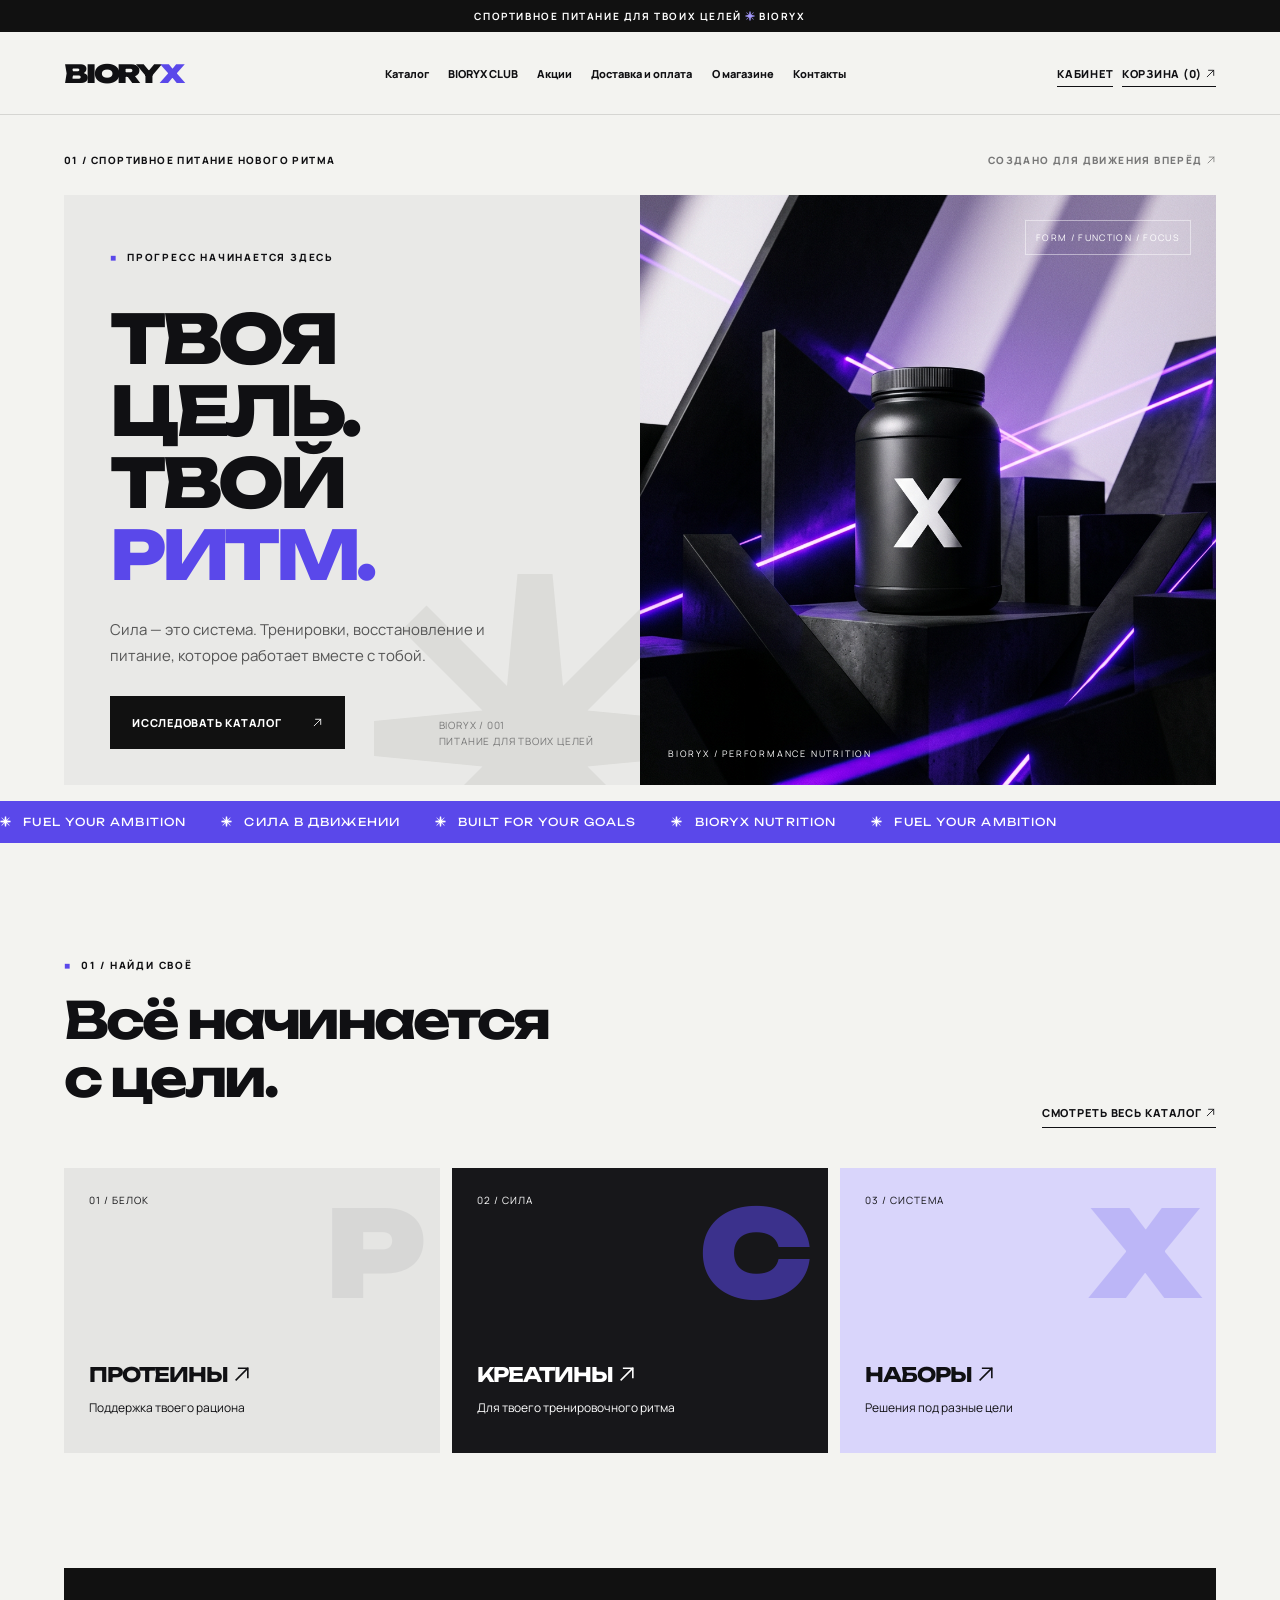
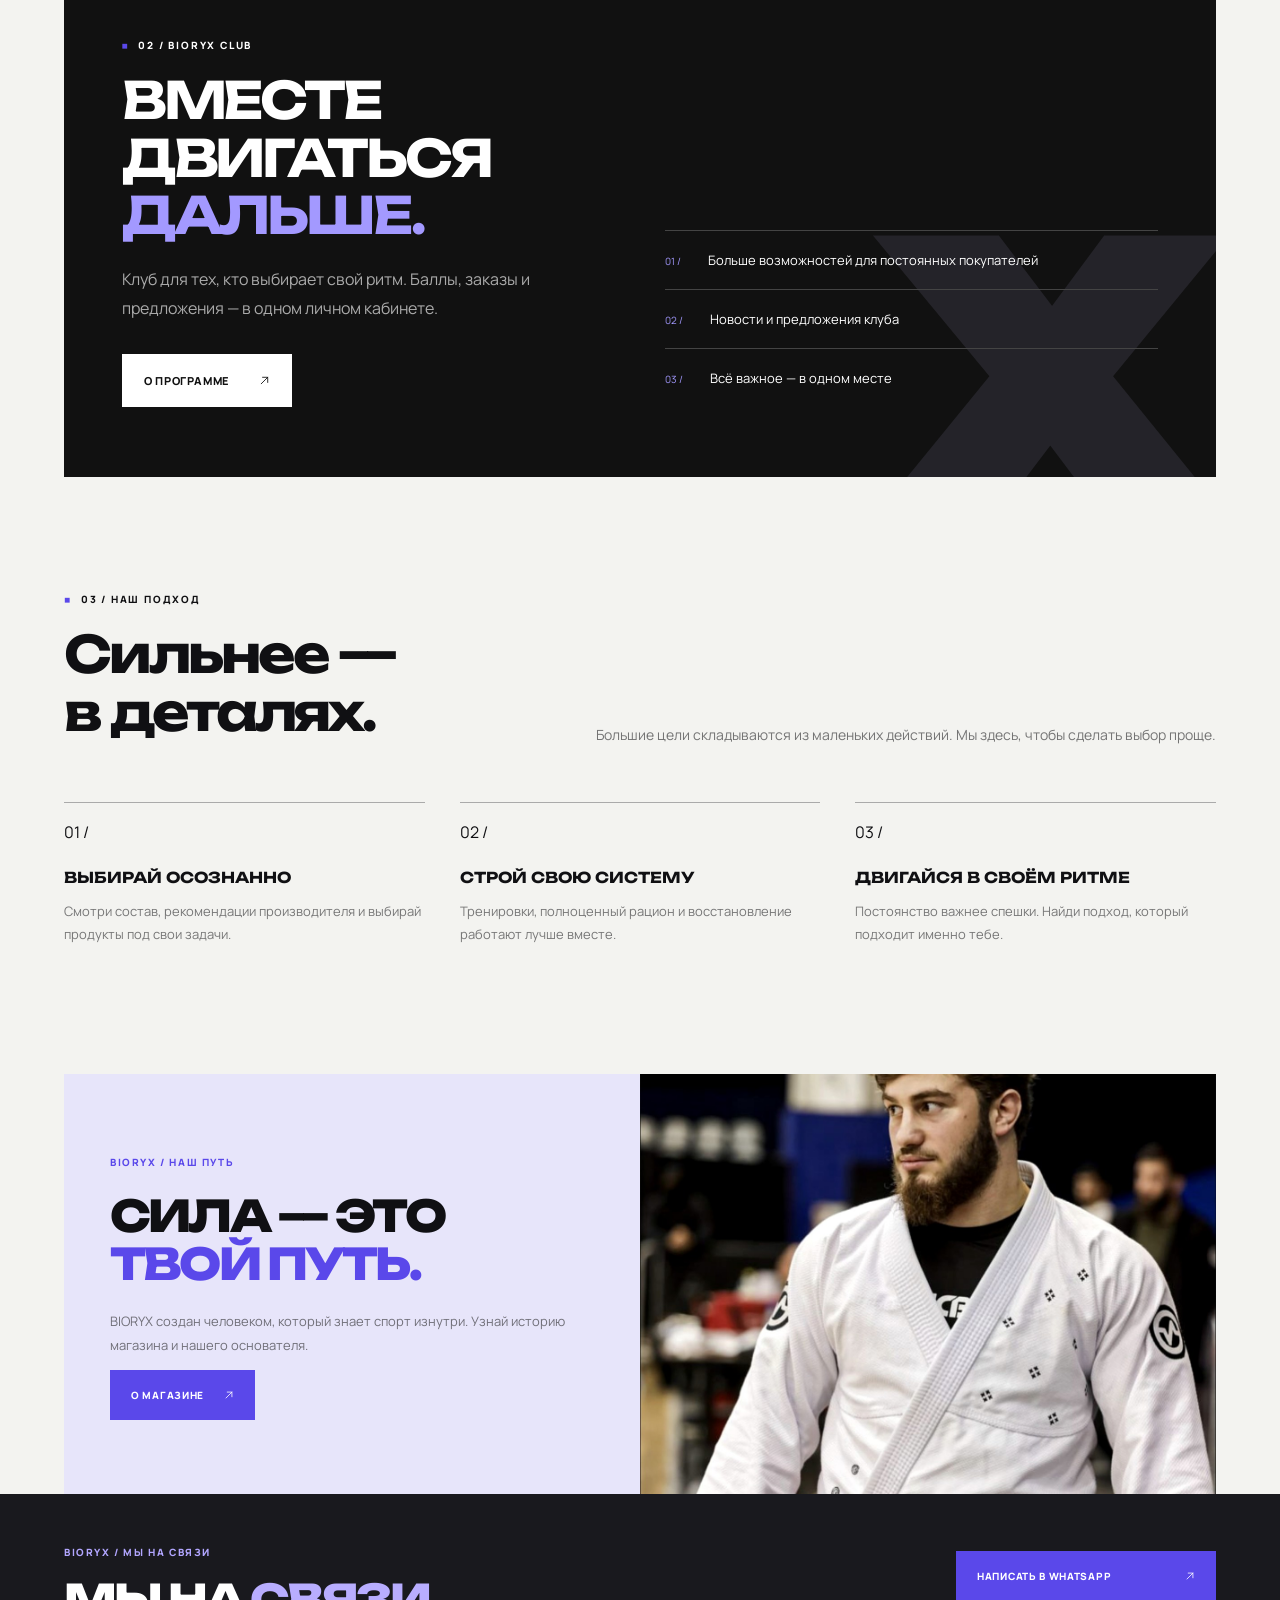
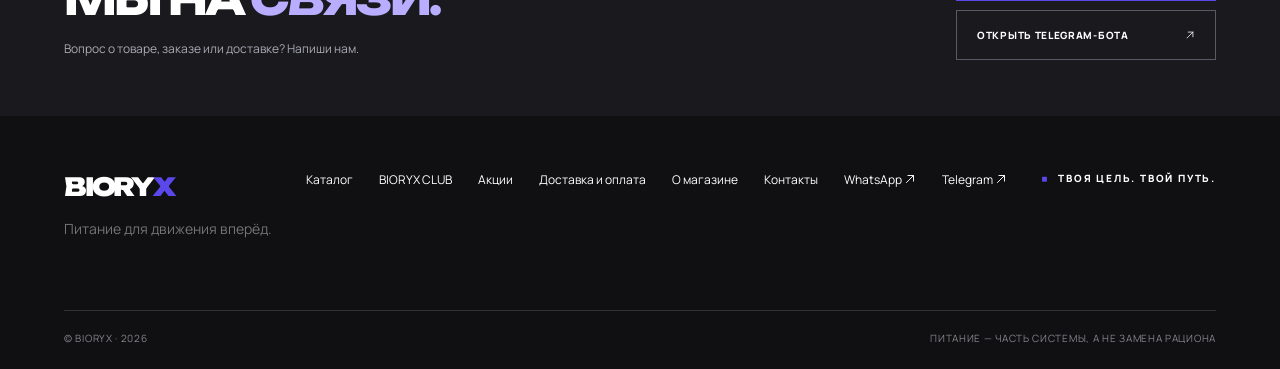
==== commit f2b4af86: "Add files via upload" ====
--- a/index.html
+++ b/index.html
@@ -1 +1 @@
-<!doctype html><html lang="ru"><head><meta charset="utf-8"><meta name="viewport" content="width=device-width,initial-scale=1"><meta name="description" content="BIORYX — спортивное питание для твоих целей."><title>Спортивное питание — BIORYX</title><link rel="stylesheet" href="assets/style.css?v=club4"></head><body><div class="topline">СПОРТИВНОЕ ПИТАНИЕ ДЛЯ ТВОИХ ЦЕЛЕЙ <b>✳</b> BIORYX</div><header class="wrap header"><a class="logo" href="index.html" aria-label="BIORYX — главная">BIORY<i>X</i></a><nav aria-label="Основная навигация"><a href="catalog.html">Каталог</a><a href="club.html">BIORYX CLUB</a><a href="promos.html">Акции</a><a href="delivery.html">Доставка и оплата</a></nav><div class="head-right"><a href="account.html">КАБИНЕТ</a> &nbsp; <a href="cart.html">КОРЗИНА (<span data-cart-count>0</span>) ↗</a></div><button class="menu-button" aria-label="Открыть меню" aria-expanded="false">☰</button></header><div class="mobile-menu"><a href="account.html">Личный кабинет</a><a href="catalog.html">Каталог</a><a href="club.html">BIORYX CLUB</a><a href="promos.html">Акции</a><a href="delivery.html">Доставка и оплата</a></div><main><div class="wrap hero"><div class="meta"><span>01 / СПОРТИВНОЕ ПИТАНИЕ НОВОГО РИТМА</span><span>СОЗДАНО ДЛЯ ДВИЖЕНИЯ ВПЕРЁД ↗</span></div><div class="hero-grid"><div class="hero-copy"><div><div class="eyebrow">ПРОГРЕСС НАЧИНАЕТСЯ ЗДЕСЬ</div><h1>ТВОЯ ЦЕЛЬ.<br>ТВОЙ <em>РИТМ.</em></h1><p>Сила — это система. Тренировки, восстановление и питание, которое работает вместе с тобой.</p></div><div class="hero-bottom"><a class="btn" href="catalog.html">Исследовать каталог <span>↗</span></a><div class="serial">BIORYX / 001<br>ПИТАНИЕ ДЛЯ ТВОИХ ЦЕЛЕЙ</div></div></div><div class="hero-image" role="img" aria-label="Концептуальное изображение спортивного питания"><div class="image-tag">FORM / FUNCTION / FOCUS</div></div></div></div><div class="ticker"><span>✳ &nbsp; FUEL YOUR AMBITION</span><span>✳ &nbsp; СИЛА В ДВИЖЕНИИ</span><span>✳ &nbsp; BUILT FOR YOUR GOALS</span><span>✳ &nbsp; BIORYX NUTRITION</span><span>✳ &nbsp; FUEL YOUR AMBITION</span></div><section class="section wrap"><div class="section-head"><div><div class="eyebrow">01 / НАЙДИ СВОЁ</div><h2>Всё начинается<br>с цели.</h2></div><a class="small-link" href="catalog.html">Смотреть весь каталог ↗</a></div><div class="category-grid"><a href="catalog.html?category=protein" class="cat"><span class="num">01 / БЕЛОК</span><span class="shape">P</span><div><h3>ПРОТЕИНЫ ↗</h3><p>Поддержка твоего рациона</p></div></a><a href="catalog.html?category=creatine" class="cat"><span class="num">02 / СИЛА</span><span class="shape">C</span><div><h3>КРЕАТИНЫ ↗</h3><p>Для твоего тренировочного ритма</p></div></a><a href="catalog.html?category=sets" class="cat"><span class="num">03 / СИСТЕМА</span><span class="shape">X</span><div><h3>НАБОРЫ ↗</h3><p>Решения под разные цели</p></div></a></div><p class="muted">В каталоге представлены демонстрационные товары и цены. Реальный ассортимент появится позже.</p></section><div class="wrap"><section class="feature"><div><div class="eyebrow">02 / BIORYX CLUB</div><h2>ВМЕСТЕ<br>ДВИГАТЬСЯ <em>ДАЛЬШЕ.</em></h2><p>Клуб для тех, кто выбирает свой ритм. Готовим программу лояльности, которая станет частью твоего пути.</p><a class="btn" href="club.html">О программе <span>↗</span></a></div><div class="feature-side"><div><span>01 /</span> Больше возможностей для постоянных покупателей</div><div><span>02 /</span> Новости и предложения клуба</div><div><span>03 /</span> Всё важное — в одном месте</div></div></section></div><section class="section wrap"><div class="section-head"><div><div class="eyebrow">03 / НАШ ПОДХОД</div><h2>Сильнее —<br>в деталях.</h2></div><p class="muted">Большие цели складываются из маленьких действий. Мы здесь, чтобы сделать выбор проще.</p></div><div class="values"><div class="value"><span>01 /</span><strong>ВЫБИРАЙ ОСОЗНАННО</strong><p>Смотри состав, рекомендации производителя и выбирай продукты под свои задачи.</p></div><div class="value"><span>02 /</span><strong>СТРОЙ СВОЮ СИСТЕМУ</strong><p>Тренировки, полноценный рацион и восстановление работают лучше вместе.</p></div><div class="value"><span>03 /</span><strong>ДВИГАЙСЯ В СВОЁМ РИТМЕ</strong><p>Постоянство важнее спешки. Найди подход, который подходит именно тебе.</p></div></div></section></main><footer class="footer"><div class="wrap"><div class="foot-grid"><div><a class="logo" href="index.html">BIORY<i>X</i></a><p class="muted">Питание для движения вперёд.</p></div><div class="foot-links"><a href="catalog.html">Каталог</a><a href="club.html">BIORYX CLUB</a><a href="promos.html">Акции</a><a href="delivery.html">Доставка и оплата</a></div><div class="eyebrow">ТВОЯ ЦЕЛЬ. ТВОЙ ПУТЬ.</div></div><div class="foot-bottom"><span>© BIORYX · 2026</span><span>ПИТАНИЕ — ЧАСТЬ СИСТЕМЫ, А НЕ ЗАМЕНА РАЦИОНА</span></div></div></footer><script src="assets/config.js" defer></script><script src="assets/app.js?v=club4" defer></script><script src="assets/icons.js?v=club4" defer></script></body></html>+<!doctype html><html lang="ru"><head><meta charset="utf-8"><meta name="viewport" content="width=device-width,initial-scale=1"><meta name="description" content="BIORYX — спортивное питание для твоих целей."><title>Спортивное питание — BIORYX</title><link rel="stylesheet" href="assets/style.css?v=brand5"></head><body><div class="topline">СПОРТИВНОЕ ПИТАНИЕ ДЛЯ ТВОИХ ЦЕЛЕЙ <b>✳</b> BIORYX</div><header class="wrap header"><a class="logo" href="index.html" aria-label="BIORYX — главная">BIORY<i>X</i></a><nav aria-label="Основная навигация"><a href="catalog.html">Каталог</a><a href="club.html">BIORYX CLUB</a><a href="promos.html">Акции</a><a href="delivery.html">Доставка и оплата</a><a href="about.html">О магазине</a><a href="contacts.html">Контакты</a></nav><div class="head-right"><a href="account.html">КАБИНЕТ</a> &nbsp; <a href="cart.html">КОРЗИНА (<span data-cart-count>0</span>) ↗</a></div><button class="menu-button" aria-label="Открыть меню" aria-expanded="false">☰</button></header><div class="mobile-menu"><a href="account.html">Личный кабинет</a><a href="catalog.html">Каталог</a><a href="club.html">BIORYX CLUB</a><a href="promos.html">Акции</a><a href="delivery.html">Доставка и оплата</a><a href="about.html">О магазине</a><a href="contacts.html">Контакты</a></div><main><div class="wrap hero"><div class="meta"><span>01 / СПОРТИВНОЕ ПИТАНИЕ НОВОГО РИТМА</span><span>СОЗДАНО ДЛЯ ДВИЖЕНИЯ ВПЕРЁД ↗</span></div><div class="hero-grid"><div class="hero-copy"><div><div class="eyebrow">ПРОГРЕСС НАЧИНАЕТСЯ ЗДЕСЬ</div><h1>ТВОЯ ЦЕЛЬ.<br>ТВОЙ <em>РИТМ.</em></h1><p>Сила — это система. Тренировки, восстановление и питание, которое работает вместе с тобой.</p></div><div class="hero-bottom"><a class="btn" href="catalog.html">Исследовать каталог <span>↗</span></a><div class="serial">BIORYX / 001<br>ПИТАНИЕ ДЛЯ ТВОИХ ЦЕЛЕЙ</div></div></div><div class="hero-image" role="img" aria-label="Концептуальное изображение спортивного питания"><div class="image-tag">FORM / FUNCTION / FOCUS</div></div></div></div><div class="ticker"><span>✳ &nbsp; FUEL YOUR AMBITION</span><span>✳ &nbsp; СИЛА В ДВИЖЕНИИ</span><span>✳ &nbsp; BUILT FOR YOUR GOALS</span><span>✳ &nbsp; BIORYX NUTRITION</span><span>✳ &nbsp; FUEL YOUR AMBITION</span></div><section class="section wrap"><div class="section-head"><div><div class="eyebrow">01 / НАЙДИ СВОЁ</div><h2>Всё начинается<br>с цели.</h2></div><a class="small-link" href="catalog.html">Смотреть весь каталог ↗</a></div><div class="category-grid"><a href="catalog.html?category=protein" class="cat"><span class="num">01 / БЕЛОК</span><span class="shape">P</span><div><h3>ПРОТЕИНЫ ↗</h3><p>Поддержка твоего рациона</p></div></a><a href="catalog.html?category=creatine" class="cat"><span class="num">02 / СИЛА</span><span class="shape">C</span><div><h3>КРЕАТИНЫ ↗</h3><p>Для твоего тренировочного ритма</p></div></a><a href="catalog.html?category=sets" class="cat"><span class="num">03 / СИСТЕМА</span><span class="shape">X</span><div><h3>НАБОРЫ ↗</h3><p>Решения под разные цели</p></div></a></div></section><div class="wrap"><section class="feature"><div><div class="eyebrow">02 / BIORYX CLUB</div><h2>ВМЕСТЕ<br>ДВИГАТЬСЯ <em>ДАЛЬШЕ.</em></h2><p>Клуб для тех, кто выбирает свой ритм. Баллы, заказы и предложения — в одном личном кабинете.</p><a class="btn" href="club.html">О программе <span>↗</span></a></div><div class="feature-side"><div><span>01 /</span> Больше возможностей для постоянных покупателей</div><div><span>02 /</span> Новости и предложения клуба</div><div><span>03 /</span> Всё важное — в одном месте</div></div></section></div><section class="section wrap"><div class="section-head"><div><div class="eyebrow">03 / НАШ ПОДХОД</div><h2>Сильнее —<br>в деталях.</h2></div><p class="muted">Большие цели складываются из маленьких действий. Мы здесь, чтобы сделать выбор проще.</p></div><div class="values"><div class="value"><span>01 /</span><strong>ВЫБИРАЙ ОСОЗНАННО</strong><p>Смотри состав, рекомендации производителя и выбирай продукты под свои задачи.</p></div><div class="value"><span>02 /</span><strong>СТРОЙ СВОЮ СИСТЕМУ</strong><p>Тренировки, полноценный рацион и восстановление работают лучше вместе.</p></div><div class="value"><span>03 /</span><strong>ДВИГАЙСЯ В СВОЁМ РИТМЕ</strong><p>Постоянство важнее спешки. Найди подход, который подходит именно тебе.</p></div></div></section><div class="wrap"><section class="home-about"><div><span class="editorial-kicker">BIORYX / НАШ ПУТЬ</span><h2>СИЛА — ЭТО<br><em>ТВОЙ ПУТЬ.</em></h2><p>BIORYX создан человеком, который знает спорт изнутри. Узнай историю магазина и нашего основателя.</p><a class="brand-button brand-button-primary" href="about.html">О МАГАЗИНЕ <span>↗</span></a></div><img src="assets/founder-jiujitsu.jpg" alt="Основатель BIORYX Абдул-Хаким" loading="lazy"></section></div><section class="brand-contact-band"><div><span class="editorial-kicker">BIORYX / МЫ НА СВЯЗИ</span><h2>МЫ НА <em>СВЯЗИ.</em></h2><p>Вопрос о товаре, заказе или доставке? Напиши нам.</p></div><div class="brand-contact-actions"><a class="brand-button brand-button-primary" href="https://wa.me/79899405258" target="_blank" rel="noopener noreferrer">НАПИСАТЬ В WHATSAPP <span>↗</span></a><a class="brand-button brand-button-outline" href="https://t.me/bioryx_shop_bot" target="_blank" rel="noopener noreferrer">ОТКРЫТЬ TELEGRAM-БОТА <span>↗</span></a></div></section></main><footer class="footer"><div class="wrap"><div class="foot-grid"><div><a class="logo" href="index.html">BIORY<i>X</i></a><p class="muted">Питание для движения вперёд.</p></div><div class="foot-links"><a href="catalog.html">Каталог</a><a href="club.html">BIORYX CLUB</a><a href="promos.html">Акции</a><a href="delivery.html">Доставка и оплата</a><a href="about.html">О магазине</a><a href="contacts.html">Контакты</a><a href="https://wa.me/79899405258" target="_blank" rel="noopener noreferrer">WhatsApp ↗</a><a href="https://t.me/bioryx_shop_bot" target="_blank" rel="noopener noreferrer">Telegram ↗</a></div><div class="eyebrow">ТВОЯ ЦЕЛЬ. ТВОЙ ПУТЬ.</div></div><div class="foot-bottom"><span>© BIORYX · 2026</span><span>ПИТАНИЕ — ЧАСТЬ СИСТЕМЫ, А НЕ ЗАМЕНА РАЦИОНА</span></div></div></footer><script src="assets/config.js" defer></script><script src="assets/app.js?v=brand5" defer></script><script src="assets/icons.js?v=brand5" defer></script></body></html>
--- a/assets/style.css
+++ b/assets/style.css
@@ -27,3 +27,9 @@
 .profile-page{padding-top:45px!important}.profile-topline{display:flex;justify-content:space-between;align-items:center;margin-bottom:20px;gap:20px}.profile-logout{border:0;background:transparent;padding:9px 0;font-size:10px;font-weight:800;letter-spacing:.1em;color:#777}.profile-logout:hover{color:var(--purple)}.profile-hero{min-height:390px;background:#16151c url('account-art.png') center/cover no-repeat;color:white;position:relative;display:flex;align-items:center;overflow:hidden}.profile-hero:before{content:'';position:absolute;inset:0;background:linear-gradient(90deg,rgba(15,15,21,.95) 0%,rgba(15,15,21,.83) 34%,rgba(15,15,21,.12) 100%)}.profile-hero-inner{position:relative;z-index:1;padding:50px 5%;max-width:690px}.profile-kicker{font-size:9px;letter-spacing:.16em;font-weight:800;color:#8c8c99}.profile-hero .profile-kicker{color:#ada5e1}.profile-hero h1{font:800 clamp(35px,4.9vw,67px)/1.1 Unbounded,Arial,sans-serif;letter-spacing:-.065em;margin:20px 0}.profile-hero h1 em{color:#ad9fff;font-style:normal}.profile-hero p{max-width:400px;color:#c3c1ce;font-size:13px;line-height:1.8;overflow-wrap:anywhere}.hero-badge{display:inline-flex;gap:10px;align-items:center;border:1px solid #706997;background:#29253c;color:#e0dafe;padding:10px 14px;font-size:10px;letter-spacing:.1em;font-weight:800;margin-top:16px}.hero-badge span{font-size:17px;color:#ac9dff}.hero-index{position:absolute;right:25px;bottom:22px;color:#d0ccea;font-size:9px;letter-spacing:.13em;font-weight:800}.profile-metrics{display:grid;grid-template-columns:repeat(4,minmax(0,1fr));background:#fff}.profile-metrics>div,.profile-metrics>a{padding:23px 24px;display:grid;gap:9px;border:1px solid #e9e9e7;border-right:0;min-width:0}.profile-metrics>a{background:#5a48ea;color:#fff;border-color:#5a48ea}.profile-metrics small,.profile-metrics span{font-size:9px;letter-spacing:.11em;font-weight:800;color:#9999a2}.profile-metrics strong{font:800 clamp(16px,1.8vw,24px)/1.25 Unbounded,Arial,sans-serif;letter-spacing:-.05em;overflow-wrap:anywhere}.profile-metrics em{font-style:normal;color:#5a48ea}.profile-metrics>a small,.profile-metrics>a span,.profile-metrics>a em{color:#ded9ff}.profile-tabs{display:flex;gap:2px;border-bottom:1px solid #d8d8d7;margin:44px 0 20px;overflow-x:auto}.profile-tabs button{white-space:nowrap;background:none;border:0;border-bottom:3px solid transparent;padding:15px 20px;font-size:10px;font-weight:800;letter-spacing:.08em;color:#94949c}.profile-tabs button.active{border-bottom-color:#5a48ea;color:#17171b}.profile-grid{display:grid;grid-template-columns:1fr 1fr;gap:16px}.profile-wide{grid-column:1/-1}.profile-panel{background:white;padding:30px;border:1px solid #e9e9e6;min-width:0}.profile-section-head{display:flex;justify-content:space-between;align-items:start;gap:16px;margin-bottom:22px}.profile-section-head h2,.profile-section-head h3{font:800 clamp(16px,2vw,22px)/1.3 Unbounded,Arial,sans-serif;letter-spacing:-.05em;margin:9px 0 0}.profile-link{border:0;background:none;color:#5a48ea;font-size:9px;letter-spacing:.07em;font-weight:800;white-space:nowrap;padding:8px 0}.profile-hint{font-size:12px;line-height:1.7;color:#8a8a93;overflow-wrap:anywhere}.progress-caption{display:flex;justify-content:space-between;gap:15px;color:#777780;font-size:10px;font-weight:800;letter-spacing:.08em}.progress-caption b{color:#5a48ea;text-align:right}.profile-progress{height:7px;background:#eeedf4;margin-top:16px}.profile-progress i{display:block;height:100%;background:#5a48ea}.profile-order{border:0;border-top:1px solid #ededeb;background:none;color:inherit;text-align:left;width:100%;display:grid;grid-template-columns:minmax(130px,1fr) minmax(95px,auto) minmax(120px,auto) 22px;gap:18px;align-items:center;padding:18px 0}.profile-order:hover{background:#faf9ff}.profile-order>span:first-child{display:grid;gap:7px}.profile-order small,.history-row small{font-size:10px;color:#96969f;letter-spacing:.03em}.profile-order strong{font:700 13px Unbounded,Arial,sans-serif}.profile-status{background:#f0eff9;color:#5a48ea;padding:8px 10px;font-size:10px;font-weight:800;text-align:center}.profile-status.done{background:#e9f5ed;color:#397d52}.profile-status.cancelled{background:#f1f1f1;color:#777}.order-sum{font-size:13px;font-weight:800;text-align:right}.order-sum small{display:block;font-weight:500;margin-top:5px}.order-chevron{color:#5a48ea}.profile-empty{text-align:center;padding:35px 15px;border-top:1px solid #eee}.profile-empty>span{font-size:30px;color:#5a48ea}.profile-empty h3{font:800 15px Unbounded,Arial,sans-serif}.profile-empty p{font-size:12px;color:#888;line-height:1.7}.profile-empty a{display:inline-block;margin-top:8px;font-size:10px;font-weight:800;color:#5a48ea}.profile-promo,.history-row{display:flex;align-items:center;justify-content:space-between;gap:15px;padding:16px 0;border-top:1px solid #ededeb}.profile-promo div,.history-row div{display:grid;gap:6px;min-width:0}.profile-promo small{font-size:9px;letter-spacing:.1em;font-weight:800;color:#999}.profile-promo strong,.history-row strong{font-size:12px;overflow-wrap:anywhere}.profile-promo span{font-size:11px;color:#787883}.profile-promo button{border:1px solid #dcd8fb;background:#f8f7ff;color:#5a48ea;font-size:9px;font-weight:800;padding:10px}.history-row small{line-height:1.5;overflow-wrap:anywhere}.history-row b{font-size:14px;white-space:nowrap}.history-row b.plus{color:#5a48ea}.profile-filters{display:flex;gap:10px;margin-bottom:16px}.profile-filters label{flex:1;min-width:0}.profile-filters input,.profile-filters select{width:100%;border:1px solid #e1e1df;background:#fafafa;padding:14px;font:500 12px Manrope,Arial,sans-serif}.order-detail{background:#f6f5fd;border-left:3px solid #5a48ea;padding:24px;margin:18px 0}.detail-meta{display:grid;grid-template-columns:repeat(4,1fr);gap:15px;padding:20px 0;border-top:1px solid #dedde8;border-bottom:1px solid #dedde8}.detail-meta div{display:grid;gap:8px}.detail-meta small{font-size:9px;letter-spacing:.09em;color:#9594a3;font-weight:800}.detail-meta strong{font-size:12px}.detail-items{margin-top:20px}.detail-items>div,.detail-totals p{display:flex;justify-content:space-between;gap:15px;font-size:12px;line-height:1.6;padding:9px 0;margin:0}.detail-items span{overflow-wrap:anywhere}.detail-items small{color:#888}.detail-gift{color:#5a48ea}.detail-totals{border-top:1px solid #dedde8;margin-top:12px;padding-top:8px}.detail-totals p{color:#787884}.detail-totals b{color:#222;text-align:right}.detail-totals .detail-final{border-top:1px solid #dedde8;margin-top:10px;padding-top:18px;font-size:12px;font-weight:800;color:#111}.profile-action{background:#17171b;color:#fff;border:0;padding:15px 18px;margin-top:16px;font-size:10px;letter-spacing:.06em;font-weight:800}.profile-action:hover{background:#5a48ea}.profile-action:disabled{opacity:.5}.points-explain{display:grid;grid-template-columns:repeat(3,1fr);gap:15px;margin-top:30px}.points-explain>div{background:#f6f5fd;padding:20px}.points-explain strong{font:800 14px Unbounded,Arial,sans-serif;color:#5a48ea}.points-explain p{font-size:11px;line-height:1.6;color:#777}.profile-bottom{background:#19191e;color:white;margin-top:16px;padding:24px 30px;display:flex;align-items:center;gap:20px}.profile-bottom>span{color:#a99cff;font-size:25px}.profile-bottom p{flex:1;margin:0;font-size:12px;line-height:1.7;color:#aaaab4}.profile-bottom strong{font-size:10px;letter-spacing:.1em;color:white}.profile-bottom a{color:#c2b9ff;font-size:10px;font-weight:800;white-space:nowrap}.profile-feedback{color:#5a48ea;font-size:12px}.profile-loading{color:#777}.brand-icon{display:inline-block;width:1em;height:1em;vertical-align:-.1em;fill:none;stroke:currentColor;stroke-width:1.9;stroke-linecap:square;stroke-linejoin:miter;flex:none}.brand-icon-star{fill:currentColor;stroke:none}.hero-copy:after{content:'';width:350px;height:350px;right:-70px;bottom:-125px;background:center/contain no-repeat url("data:image/svg+xml,%3Csvg xmlns='http://www.w3.org/2000/svg' viewBox='0 0 100 100'%3E%3Cpath fill='%23dcdcd9' d='M45 4h10l3 32 23-23 7 7-23 23 31 3v10l-31 3 23 23-7 7-23-23-3 30H45l-3-30-23 23-7-7 23-23-31-3V46l31-3-23-23 7-7 23 23z'/%3E%3C/svg%3E")}
 @media(max-width:800px){.profile-hero{min-height:335px;background-position:57% center}.profile-metrics{grid-template-columns:1fr 1fr}.profile-grid{grid-template-columns:1fr}.profile-wide{grid-column:auto}.profile-panel{padding:24px}.profile-order{grid-template-columns:minmax(100px,1fr) auto 20px}.profile-order .order-sum{grid-column:1;grid-row:2;text-align:left}.profile-order .order-sum small{display:inline;margin-left:8px}.detail-meta{grid-template-columns:1fr 1fr}.points-explain{grid-template-columns:1fr}.profile-bottom{flex-wrap:wrap}.profile-bottom p{min-width:70%}}
 @media(max-width:480px){.profile-page{padding-top:30px!important}.profile-hero{min-height:315px}.profile-hero-inner{padding:34px 24px}.profile-hero h1{font-size:clamp(31px,9vw,42px)}.hero-index{display:none}.profile-metrics>div,.profile-metrics>a{padding:17px 15px}.profile-metrics strong{font-size:16px}.profile-tabs button{padding:14px 12px;font-size:9px}.profile-panel{padding:20px}.profile-section-head{align-items:start;flex-direction:column;gap:8px}.profile-order{gap:10px}.profile-filters{flex-direction:column}.profile-promo{align-items:start}.profile-bottom{padding:22px}.order-detail{padding:18px}.progress-caption{font-size:9px}}
+/* BIORYX editorial pages */
+@media(min-width:1101px){.header nav{gap:clamp(12px,1.5vw,24px);font-size:11px}.header{gap:16px}}
+@media(min-width:801px) and (max-width:1100px){.header nav{display:none}.header .menu-button{display:block}.header .head-right{margin-left:auto}.mobile-menu.open{display:grid;gap:0;background:#111;color:#fff;padding:10px max(5%,20px)}.mobile-menu a{padding:15px 0;border-bottom:1px solid #333;font-size:13px}}
+.editorial-wrap{padding-top:28px;padding-bottom:90px}.editorial-hero{min-height:480px;position:relative;background:#111;color:white;overflow:hidden;display:flex;align-items:center}.editorial-hero>img{position:absolute;width:100%;height:100%;inset:0;object-fit:cover}.editorial-overlay{position:absolute;inset:0;background:linear-gradient(90deg,rgba(11,11,16,.94),rgba(11,11,16,.75) 36%,rgba(11,11,16,.12) 100%)}.editorial-hero-content{position:relative;z-index:1;padding:60px 6%;max-width:760px}.editorial-kicker,.editorial-label{font-size:10px;letter-spacing:.16em;font-weight:800;color:#5a48ea}.editorial-hero .editorial-kicker{color:#beb4ff}.editorial-hero h1,.brand-section h2,.brand-contact-band h2,.founder-copy h2,.home-about h2{font:800 clamp(32px,4.4vw,66px)/1.1 Unbounded,Arial,sans-serif;letter-spacing:-.065em;margin:22px 0}.editorial-hero h1 em,.brand-section h2 em,.brand-contact-band h2 em,.founder-copy h2 em,.home-about h2 em{color:#5a48ea;font-style:normal}.editorial-hero h1 em{color:#b5a8ff}.editorial-hero p{max-width:450px;font-size:14px;line-height:1.85;color:#d3d0dc}.editorial-index{position:absolute;right:26px;bottom:24px;color:#dedcea;font-size:9px;letter-spacing:.13em;font-weight:800}.brand-section{padding:90px 0}.brand-section-head{display:flex;justify-content:space-between;align-items:end;gap:35px;margin-bottom:35px}.brand-section-head h2{margin-bottom:0}.brand-section-head>p{max-width:420px;color:#78787f;font-size:13px;line-height:1.85;margin:0}.brand-steps{display:grid;grid-template-columns:repeat(3,1fr);gap:14px}.brand-steps article{padding:27px;background:#fff;min-height:200px;border-top:3px solid #5a48ea}.brand-steps article>b{color:#5a48ea;font-size:10px;letter-spacing:.12em}.brand-steps h3{font:800 16px/1.3 Unbounded,Arial,sans-serif;letter-spacing:-.04em;margin:25px 0 12px}.brand-steps p,.brand-split p,.about-awards p{font-size:13px;line-height:1.85;color:#6c6c74}.brand-surface{background:#eaeae7;padding:60px 5%;margin:0}.brand-fine{margin:30px 0 0;color:#777;font-size:11px;line-height:1.8;max-width:900px}.brand-split{display:grid;grid-template-columns:1fr 1fr;gap:8%;align-items:start}.brand-split h2{margin:20px 0}.brand-split p:first-child{margin-top:0}.brand-dark-note{background:#18181d;color:#fff;padding:35px}.brand-dark-note>span{font-size:10px;letter-spacing:.1em;color:#b9b0ff;font-weight:800}.brand-dark-note ol{padding:0;list-style:none;counter-reset:brand;margin:25px 0}.brand-dark-note li{counter-increment:brand;border-top:1px solid #3e3e45;padding:15px 0;font-size:13px}.brand-dark-note li:before{content:'0' counter(brand) ' /';color:#b8acff;font-size:10px;font-weight:800;margin-right:20px}.brand-dark-note small{color:#aaaab2;font-size:11px;line-height:1.7}.brand-faq details{border-top:1px solid #cacac7;padding:22px 0}.brand-faq details:last-child{border-bottom:1px solid #cacac7}.brand-faq summary{cursor:pointer;list-style:none;font-size:14px;font-weight:800;display:flex;justify-content:space-between;gap:20px}.brand-faq summary::-webkit-details-marker{display:none}.brand-faq summary:after{content:'+';color:#5a48ea;font-size:20px}.brand-faq details[open] summary:after{content:'−'}.brand-faq details p{font-size:13px;line-height:1.8;color:#777;max-width:720px}.brand-contact-band{display:flex;align-items:center;justify-content:space-between;gap:40px;background:#19191e;color:white;padding:45px 5%;margin:0 auto;max-width:1296px}.brand-contact-band .editorial-kicker{color:#b2a6ff}.brand-contact-band h2{font-size:clamp(27px,3.3vw,42px);margin:15px 0}.brand-contact-band h2 em{color:#b8adff}.brand-contact-band p{font-size:12px;line-height:1.8;color:#aaaab4;max-width:450px}.brand-contact-actions{display:grid;gap:9px;min-width:260px}.brand-button{display:inline-flex;justify-content:space-between;align-items:center;gap:20px;padding:17px 20px;font-size:10px;letter-spacing:.07em;font-weight:800;border:1px solid transparent}.brand-button-primary{background:#5a48ea;color:white}.brand-button-primary:hover{background:#7564f8}.brand-button-outline{border-color:#5a5965;color:white}.brand-button-outline:hover{border-color:#b8adff}.brand-button-dark{background:#17171c;color:white;margin-top:12px}.brand-button-dark:hover{background:#5a48ea}.brand-promo-grid,.club-level-grid{display:grid;grid-template-columns:repeat(2,minmax(0,1fr));gap:14px}.brand-promo-grid .info-card{background:#fff;padding:30px;border-top:3px solid #5a48ea;min-height:180px}.brand-promo-grid .info-card h2{font:800 18px/1.3 Unbounded,Arial,sans-serif;letter-spacing:-.05em}.brand-promo-grid .info-card p{line-height:1.8}.club-rule-box{background:#17171c;color:#fff;padding:22px 25px;border-left:3px solid #5a48ea;font-size:13px;line-height:1.8;margin:30px 0 14px}.club-level-grid .info-card{background:#fff;min-height:150px;border-top:3px solid #5a48ea;padding:27px}.club-level-grid .info-card h2{font:800 20px/1.3 Unbounded,Arial,sans-serif;letter-spacing:-.05em;margin:18px 0 10px}.founder-section{display:grid;grid-template-columns:1fr 1fr;background:#17171c;color:white;min-height:620px}.founder-photo{min-height:620px;overflow:hidden}.founder-photo img,.award-photo img{width:100%;height:100%;object-fit:cover;display:block}.founder-photo img{object-position:50% 24%}.founder-copy{padding:60px 8%;align-self:center}.founder-copy .editorial-label{color:#b6adff}.founder-copy h2{font-size:clamp(27px,3vw,44px)}.founder-copy h2 em{color:#b6adff}.founder-copy p{color:#b0b0b9;line-height:1.9;font-size:13px}.founder-copy>small{display:block;color:#8e8e9b;font-size:9px;letter-spacing:.1em;margin-top:28px}.founder-stats{display:grid;grid-template-columns:repeat(3,1fr);gap:12px;border-top:1px solid #46464c;margin-top:30px;padding-top:24px}.founder-stats div{display:grid;gap:10px}.founder-stats strong{font:800 clamp(25px,3vw,40px) Unbounded,Arial,sans-serif;color:#a79cff}.founder-stats span{font-size:9px;font-weight:800;letter-spacing:.09em;line-height:1.5}.about-awards{display:grid;grid-template-columns:1fr .9fr;gap:6%;align-items:center}.award-photo{height:620px;background:#111;overflow:hidden}.award-photo img{object-position:50% 45%}.about-values{display:grid;gap:0;margin-top:35px}.about-values>div{display:grid;grid-template-columns:35px 1fr;gap:5px 15px;border-top:1px solid #ccc;padding:16px 0}.about-values>div span{grid-row:span 2;color:#5a48ea;font-size:10px;font-weight:800}.about-values b{font-size:11px;letter-spacing:.08em}.about-values p{margin:0;font-size:12px}.contact-cards{display:grid;grid-template-columns:1fr 1fr;gap:14px}.contact-card{background:#fff;min-height:300px;padding:30px;display:flex;flex-direction:column;align-items:start;transition:transform .2s}.contact-card:hover{transform:translateY(-3px)}.contact-card>span{font-size:9px;letter-spacing:.13em;color:#777;font-weight:800}.contact-card-icon{font:800 46px Unbounded,Arial,sans-serif;color:#5a48ea;margin:25px 0}.contact-card h3{font:800 clamp(18px,2.5vw,28px) Unbounded,Arial,sans-serif;letter-spacing:-.05em;margin:0}.contact-card p{font-size:12px;color:#777;line-height:1.7}.contact-card strong{margin-top:auto;font-size:12px}.contact-card-dark{background:#17171c;color:white}.contact-card-dark>span,.contact-card-dark p{color:#aaaab4}.home-about{background:#e7e5fa;display:grid;grid-template-columns:1fr 1fr;min-height:420px;overflow:hidden}.home-about>div{padding:45px 8%;align-self:center}.home-about h2{font-size:clamp(29px,3.4vw,48px)}.home-about p{font-size:13px;line-height:1.8;color:#717079}.home-about img{width:100%;height:420px;object-fit:cover;object-position:50% 25%}.home-about+.brand-contact-band{margin-top:16px}
+@media(max-width:800px){.editorial-wrap{padding-top:20px;padding-bottom:60px}.editorial-hero{min-height:390px}.editorial-hero>img{object-position:58% center}.editorial-overlay{background:linear-gradient(90deg,rgba(11,11,16,.94),rgba(11,11,16,.72) 58%,rgba(11,11,16,.25))}.editorial-hero-content{padding:40px 7%}.editorial-hero h1{font-size:clamp(31px,8vw,48px)}.editorial-index{display:none}.brand-section{padding:65px 0}.brand-section-head{align-items:start;flex-direction:column;gap:15px}.brand-section h2,.brand-contact-band h2{font-size:clamp(27px,7vw,42px)}.brand-steps{grid-template-columns:1fr}.brand-steps article{min-height:auto}.brand-surface{padding:45px 7%}.brand-split{grid-template-columns:1fr;gap:22px}.brand-contact-band{align-items:start;flex-direction:column;padding:35px max(6%,20px);gap:20px}.brand-contact-actions{width:100%;min-width:0}.brand-promo-grid,.club-level-grid,.contact-cards{grid-template-columns:1fr}.founder-section{grid-template-columns:1fr}.founder-photo{min-height:0;height:460px}.founder-copy{padding:38px 7%}.about-awards{grid-template-columns:1fr;gap:25px}.award-photo{height:470px}.home-about{grid-template-columns:1fr}.home-about>div{padding:35px 7%}.home-about img{height:320px}.contact-card{min-height:240px}}
+@media(max-width:480px){.editorial-hero{min-height:350px}.editorial-hero-content{padding:34px 22px}.editorial-hero h1{font-size:clamp(28px,8.5vw,40px);overflow-wrap:anywhere}.editorial-hero p{font-size:12px}.founder-photo{height:380px}.award-photo{height:390px}.founder-stats strong{font-size:25px}.founder-stats span{font-size:8px}.brand-contact-band h2{overflow-wrap:anywhere}.brand-section h2{overflow-wrap:anywhere}}
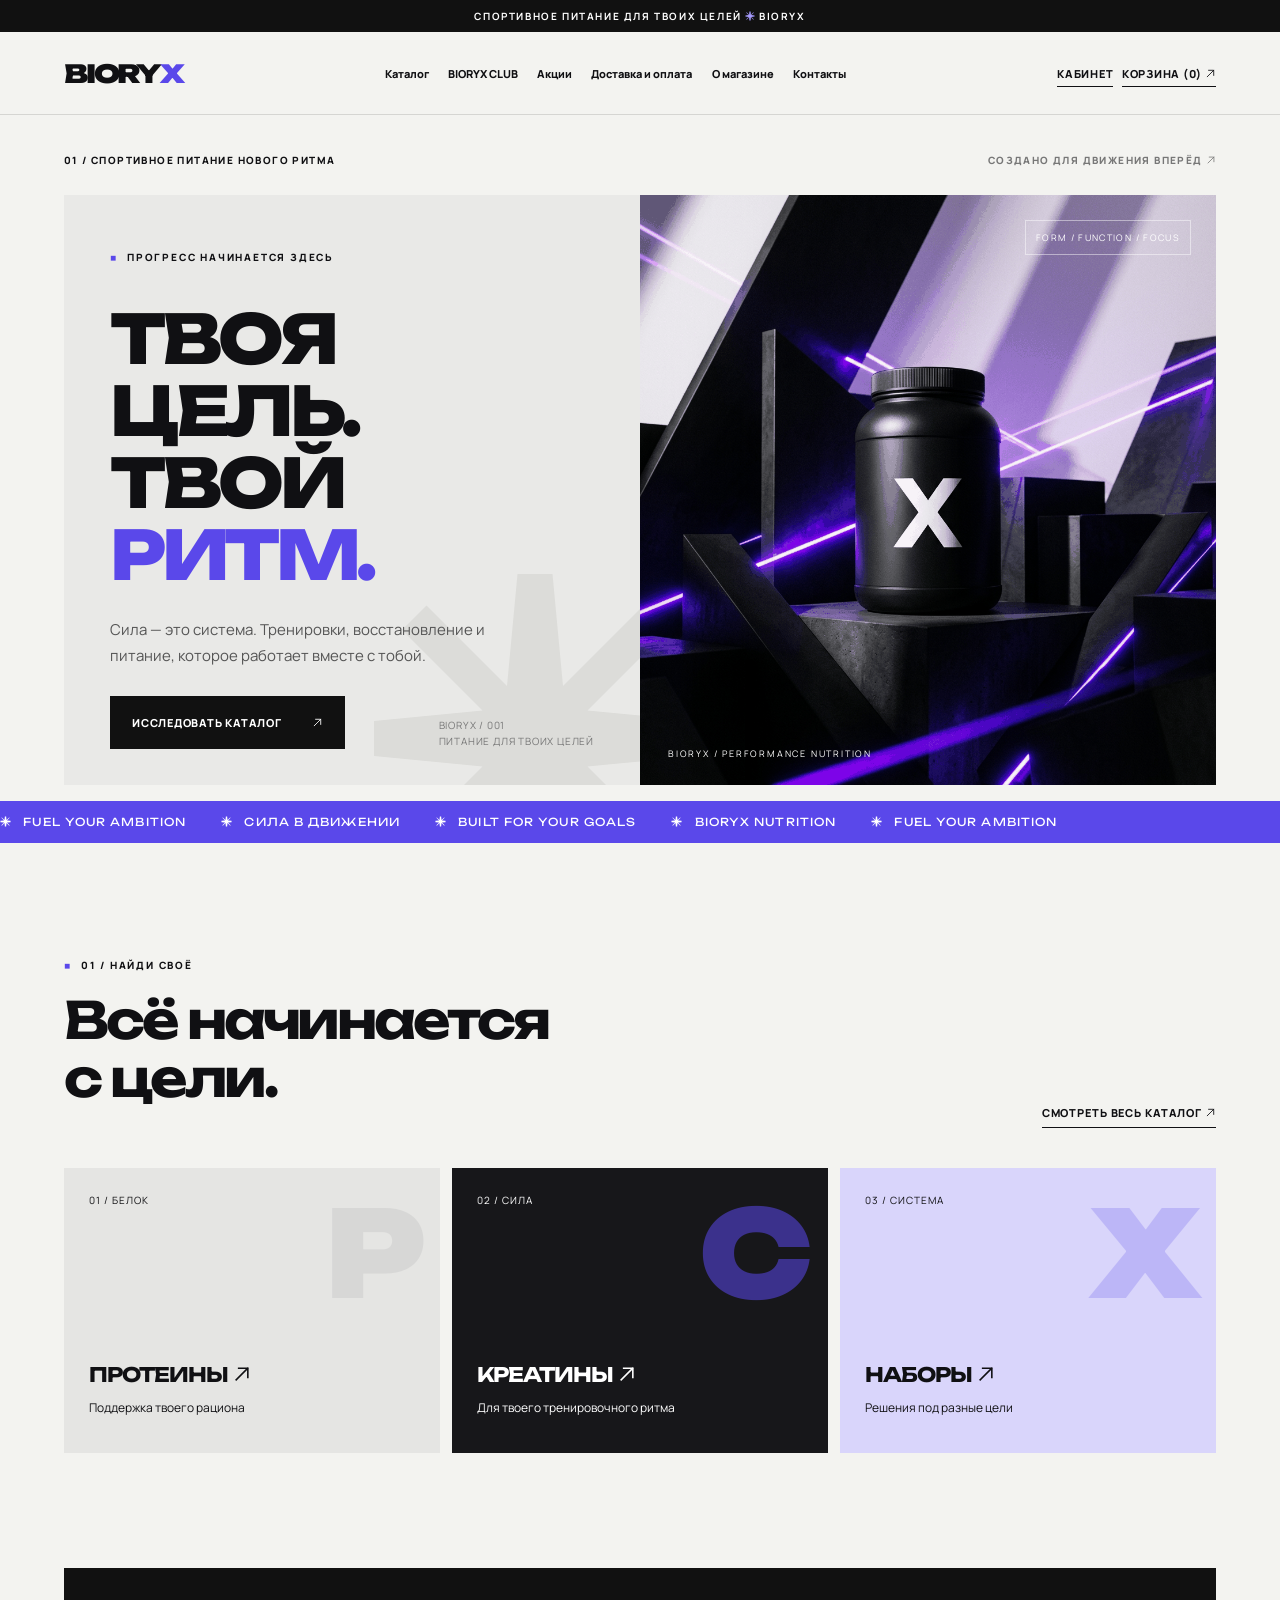
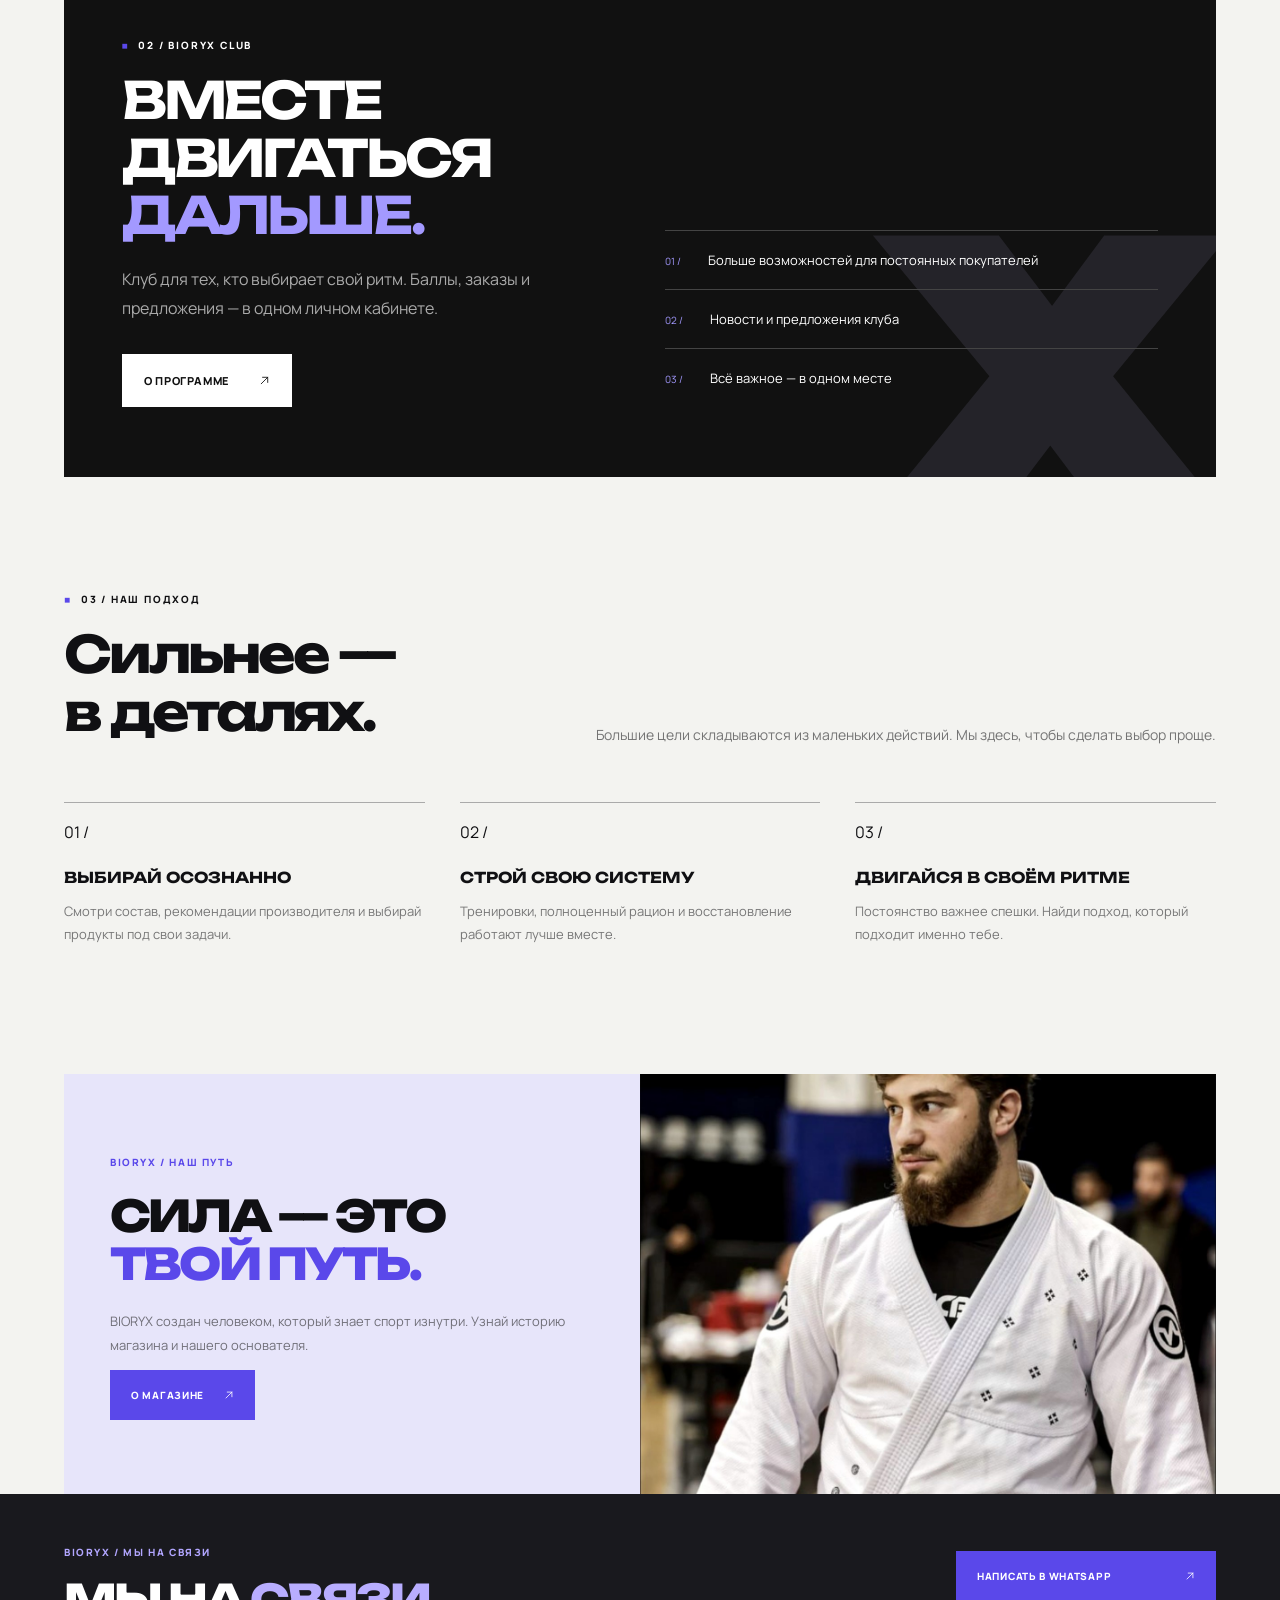
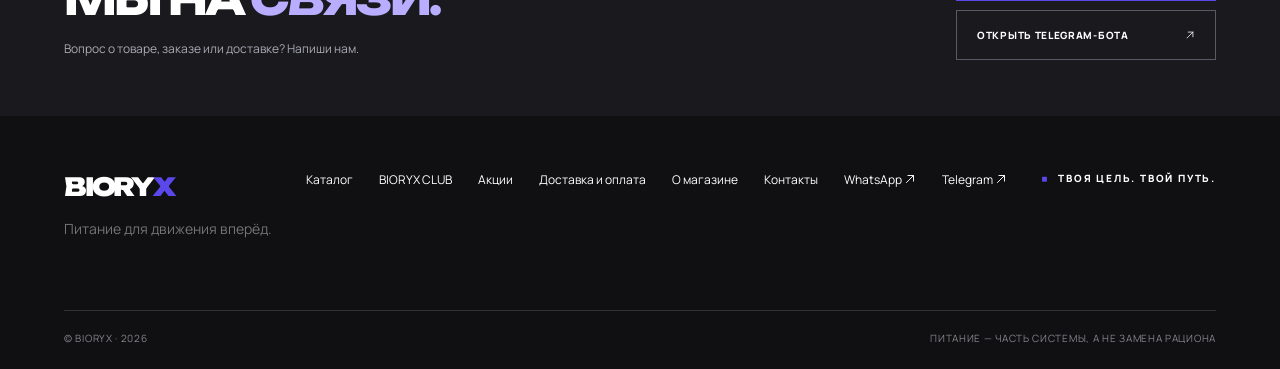
==== commit c4f69ad5: "Add files via upload" ====
--- a/index.html
+++ b/index.html
@@ -1 +1 @@
-<!doctype html><html lang="ru"><head><meta charset="utf-8"><meta name="viewport" content="width=device-width,initial-scale=1"><meta name="description" content="BIORYX — спортивное питание для твоих целей."><title>Спортивное питание — BIORYX</title><link rel="stylesheet" href="assets/style.css?v=brand5"></head><body><div class="topline">СПОРТИВНОЕ ПИТАНИЕ ДЛЯ ТВОИХ ЦЕЛЕЙ <b>✳</b> BIORYX</div><header class="wrap header"><a class="logo" href="index.html" aria-label="BIORYX — главная">BIORY<i>X</i></a><nav aria-label="Основная навигация"><a href="catalog.html">Каталог</a><a href="club.html">BIORYX CLUB</a><a href="promos.html">Акции</a><a href="delivery.html">Доставка и оплата</a><a href="about.html">О магазине</a><a href="contacts.html">Контакты</a></nav><div class="head-right"><a href="account.html">КАБИНЕТ</a> &nbsp; <a href="cart.html">КОРЗИНА (<span data-cart-count>0</span>) ↗</a></div><button class="menu-button" aria-label="Открыть меню" aria-expanded="false">☰</button></header><div class="mobile-menu"><a href="account.html">Личный кабинет</a><a href="catalog.html">Каталог</a><a href="club.html">BIORYX CLUB</a><a href="promos.html">Акции</a><a href="delivery.html">Доставка и оплата</a><a href="about.html">О магазине</a><a href="contacts.html">Контакты</a></div><main><div class="wrap hero"><div class="meta"><span>01 / СПОРТИВНОЕ ПИТАНИЕ НОВОГО РИТМА</span><span>СОЗДАНО ДЛЯ ДВИЖЕНИЯ ВПЕРЁД ↗</span></div><div class="hero-grid"><div class="hero-copy"><div><div class="eyebrow">ПРОГРЕСС НАЧИНАЕТСЯ ЗДЕСЬ</div><h1>ТВОЯ ЦЕЛЬ.<br>ТВОЙ <em>РИТМ.</em></h1><p>Сила — это система. Тренировки, восстановление и питание, которое работает вместе с тобой.</p></div><div class="hero-bottom"><a class="btn" href="catalog.html">Исследовать каталог <span>↗</span></a><div class="serial">BIORYX / 001<br>ПИТАНИЕ ДЛЯ ТВОИХ ЦЕЛЕЙ</div></div></div><div class="hero-image" role="img" aria-label="Концептуальное изображение спортивного питания"><div class="image-tag">FORM / FUNCTION / FOCUS</div></div></div></div><div class="ticker"><span>✳ &nbsp; FUEL YOUR AMBITION</span><span>✳ &nbsp; СИЛА В ДВИЖЕНИИ</span><span>✳ &nbsp; BUILT FOR YOUR GOALS</span><span>✳ &nbsp; BIORYX NUTRITION</span><span>✳ &nbsp; FUEL YOUR AMBITION</span></div><section class="section wrap"><div class="section-head"><div><div class="eyebrow">01 / НАЙДИ СВОЁ</div><h2>Всё начинается<br>с цели.</h2></div><a class="small-link" href="catalog.html">Смотреть весь каталог ↗</a></div><div class="category-grid"><a href="catalog.html?category=protein" class="cat"><span class="num">01 / БЕЛОК</span><span class="shape">P</span><div><h3>ПРОТЕИНЫ ↗</h3><p>Поддержка твоего рациона</p></div></a><a href="catalog.html?category=creatine" class="cat"><span class="num">02 / СИЛА</span><span class="shape">C</span><div><h3>КРЕАТИНЫ ↗</h3><p>Для твоего тренировочного ритма</p></div></a><a href="catalog.html?category=sets" class="cat"><span class="num">03 / СИСТЕМА</span><span class="shape">X</span><div><h3>НАБОРЫ ↗</h3><p>Решения под разные цели</p></div></a></div></section><div class="wrap"><section class="feature"><div><div class="eyebrow">02 / BIORYX CLUB</div><h2>ВМЕСТЕ<br>ДВИГАТЬСЯ <em>ДАЛЬШЕ.</em></h2><p>Клуб для тех, кто выбирает свой ритм. Баллы, заказы и предложения — в одном личном кабинете.</p><a class="btn" href="club.html">О программе <span>↗</span></a></div><div class="feature-side"><div><span>01 /</span> Больше возможностей для постоянных покупателей</div><div><span>02 /</span> Новости и предложения клуба</div><div><span>03 /</span> Всё важное — в одном месте</div></div></section></div><section class="section wrap"><div class="section-head"><div><div class="eyebrow">03 / НАШ ПОДХОД</div><h2>Сильнее —<br>в деталях.</h2></div><p class="muted">Большие цели складываются из маленьких действий. Мы здесь, чтобы сделать выбор проще.</p></div><div class="values"><div class="value"><span>01 /</span><strong>ВЫБИРАЙ ОСОЗНАННО</strong><p>Смотри состав, рекомендации производителя и выбирай продукты под свои задачи.</p></div><div class="value"><span>02 /</span><strong>СТРОЙ СВОЮ СИСТЕМУ</strong><p>Тренировки, полноценный рацион и восстановление работают лучше вместе.</p></div><div class="value"><span>03 /</span><strong>ДВИГАЙСЯ В СВОЁМ РИТМЕ</strong><p>Постоянство важнее спешки. Найди подход, который подходит именно тебе.</p></div></div></section><div class="wrap"><section class="home-about"><div><span class="editorial-kicker">BIORYX / НАШ ПУТЬ</span><h2>СИЛА — ЭТО<br><em>ТВОЙ ПУТЬ.</em></h2><p>BIORYX создан человеком, который знает спорт изнутри. Узнай историю магазина и нашего основателя.</p><a class="brand-button brand-button-primary" href="about.html">О МАГАЗИНЕ <span>↗</span></a></div><img src="assets/founder-jiujitsu.jpg" alt="Основатель BIORYX Абдул-Хаким" loading="lazy"></section></div><section class="brand-contact-band"><div><span class="editorial-kicker">BIORYX / МЫ НА СВЯЗИ</span><h2>МЫ НА <em>СВЯЗИ.</em></h2><p>Вопрос о товаре, заказе или доставке? Напиши нам.</p></div><div class="brand-contact-actions"><a class="brand-button brand-button-primary" href="https://wa.me/79899405258" target="_blank" rel="noopener noreferrer">НАПИСАТЬ В WHATSAPP <span>↗</span></a><a class="brand-button brand-button-outline" href="https://t.me/bioryx_shop_bot" target="_blank" rel="noopener noreferrer">ОТКРЫТЬ TELEGRAM-БОТА <span>↗</span></a></div></section></main><footer class="footer"><div class="wrap"><div class="foot-grid"><div><a class="logo" href="index.html">BIORY<i>X</i></a><p class="muted">Питание для движения вперёд.</p></div><div class="foot-links"><a href="catalog.html">Каталог</a><a href="club.html">BIORYX CLUB</a><a href="promos.html">Акции</a><a href="delivery.html">Доставка и оплата</a><a href="about.html">О магазине</a><a href="contacts.html">Контакты</a><a href="https://wa.me/79899405258" target="_blank" rel="noopener noreferrer">WhatsApp ↗</a><a href="https://t.me/bioryx_shop_bot" target="_blank" rel="noopener noreferrer">Telegram ↗</a></div><div class="eyebrow">ТВОЯ ЦЕЛЬ. ТВОЙ ПУТЬ.</div></div><div class="foot-bottom"><span>© BIORYX · 2026</span><span>ПИТАНИЕ — ЧАСТЬ СИСТЕМЫ, А НЕ ЗАМЕНА РАЦИОНА</span></div></div></footer><script src="assets/config.js" defer></script><script src="assets/app.js?v=brand5" defer></script><script src="assets/icons.js?v=brand5" defer></script></body></html>+<!doctype html><html lang="ru"><head><meta charset="utf-8"><meta name="viewport" content="width=device-width,initial-scale=1"><meta name="description" content="BIORYX — спортивное питание для твоих целей."><title>Спортивное питание — BIORYX</title><link rel="stylesheet" href="assets/style.css?v=product6"></head><body><div class="topline">СПОРТИВНОЕ ПИТАНИЕ ДЛЯ ТВОИХ ЦЕЛЕЙ <b>✳</b> BIORYX</div><header class="wrap header"><a class="logo" href="index.html" aria-label="BIORYX — главная">BIORY<i>X</i></a><nav aria-label="Основная навигация"><a href="catalog.html">Каталог</a><a href="club.html">BIORYX CLUB</a><a href="promos.html">Акции</a><a href="delivery.html">Доставка и оплата</a><a href="about.html">О магазине</a><a href="contacts.html">Контакты</a></nav><div class="head-right"><a href="account.html">КАБИНЕТ</a> &nbsp; <a href="cart.html">КОРЗИНА (<span data-cart-count>0</span>) ↗</a></div><button class="menu-button" aria-label="Открыть меню" aria-expanded="false">☰</button></header><div class="mobile-menu"><a href="account.html">Личный кабинет</a><a href="catalog.html">Каталог</a><a href="club.html">BIORYX CLUB</a><a href="promos.html">Акции</a><a href="delivery.html">Доставка и оплата</a><a href="about.html">О магазине</a><a href="contacts.html">Контакты</a></div><main><div class="wrap hero"><div class="meta"><span>01 / СПОРТИВНОЕ ПИТАНИЕ НОВОГО РИТМА</span><span>СОЗДАНО ДЛЯ ДВИЖЕНИЯ ВПЕРЁД ↗</span></div><div class="hero-grid"><div class="hero-copy"><div><div class="eyebrow">ПРОГРЕСС НАЧИНАЕТСЯ ЗДЕСЬ</div><h1>ТВОЯ ЦЕЛЬ.<br>ТВОЙ <em>РИТМ.</em></h1><p>Сила — это система. Тренировки, восстановление и питание, которое работает вместе с тобой.</p></div><div class="hero-bottom"><a class="btn" href="catalog.html">Исследовать каталог <span>↗</span></a><div class="serial">BIORYX / 001<br>ПИТАНИЕ ДЛЯ ТВОИХ ЦЕЛЕЙ</div></div></div><div class="hero-image" role="img" aria-label="Концептуальное изображение спортивного питания"><div class="image-tag">FORM / FUNCTION / FOCUS</div></div></div></div><div class="ticker"><span>✳ &nbsp; FUEL YOUR AMBITION</span><span>✳ &nbsp; СИЛА В ДВИЖЕНИИ</span><span>✳ &nbsp; BUILT FOR YOUR GOALS</span><span>✳ &nbsp; BIORYX NUTRITION</span><span>✳ &nbsp; FUEL YOUR AMBITION</span></div><section class="section wrap"><div class="section-head"><div><div class="eyebrow">01 / НАЙДИ СВОЁ</div><h2>Всё начинается<br>с цели.</h2></div><a class="small-link" href="catalog.html">Смотреть весь каталог ↗</a></div><div class="category-grid"><a href="catalog.html?category=protein" class="cat"><span class="num">01 / БЕЛОК</span><span class="shape">P</span><div><h3>ПРОТЕИНЫ ↗</h3><p>Поддержка твоего рациона</p></div></a><a href="catalog.html?category=creatine" class="cat"><span class="num">02 / СИЛА</span><span class="shape">C</span><div><h3>КРЕАТИНЫ ↗</h3><p>Для твоего тренировочного ритма</p></div></a><a href="catalog.html?category=sets" class="cat"><span class="num">03 / СИСТЕМА</span><span class="shape">X</span><div><h3>НАБОРЫ ↗</h3><p>Решения под разные цели</p></div></a></div></section><div class="wrap"><section class="feature"><div><div class="eyebrow">02 / BIORYX CLUB</div><h2>ВМЕСТЕ<br>ДВИГАТЬСЯ <em>ДАЛЬШЕ.</em></h2><p>Клуб для тех, кто выбирает свой ритм. Баллы, заказы и предложения — в одном личном кабинете.</p><a class="btn" href="club.html">О программе <span>↗</span></a></div><div class="feature-side"><div><span>01 /</span> Больше возможностей для постоянных покупателей</div><div><span>02 /</span> Новости и предложения клуба</div><div><span>03 /</span> Всё важное — в одном месте</div></div></section></div><section class="section wrap"><div class="section-head"><div><div class="eyebrow">03 / НАШ ПОДХОД</div><h2>Сильнее —<br>в деталях.</h2></div><p class="muted">Большие цели складываются из маленьких действий. Мы здесь, чтобы сделать выбор проще.</p></div><div class="values"><div class="value"><span>01 /</span><strong>ВЫБИРАЙ ОСОЗНАННО</strong><p>Смотри состав, рекомендации производителя и выбирай продукты под свои задачи.</p></div><div class="value"><span>02 /</span><strong>СТРОЙ СВОЮ СИСТЕМУ</strong><p>Тренировки, полноценный рацион и восстановление работают лучше вместе.</p></div><div class="value"><span>03 /</span><strong>ДВИГАЙСЯ В СВОЁМ РИТМЕ</strong><p>Постоянство важнее спешки. Найди подход, который подходит именно тебе.</p></div></div></section><div class="wrap"><section class="home-about"><div><span class="editorial-kicker">BIORYX / НАШ ПУТЬ</span><h2>СИЛА — ЭТО<br><em>ТВОЙ ПУТЬ.</em></h2><p>BIORYX создан человеком, который знает спорт изнутри. Узнай историю магазина и нашего основателя.</p><a class="brand-button brand-button-primary" href="about.html">О МАГАЗИНЕ <span>↗</span></a></div><img src="assets/founder-jiujitsu.jpg" alt="Основатель BIORYX Абдул-Хаким" loading="lazy"></section></div><section class="brand-contact-band"><div><span class="editorial-kicker">BIORYX / МЫ НА СВЯЗИ</span><h2>МЫ НА <em>СВЯЗИ.</em></h2><p>Вопрос о товаре, заказе или доставке? Напиши нам.</p></div><div class="brand-contact-actions"><a class="brand-button brand-button-primary" href="https://wa.me/79899405258" target="_blank" rel="noopener noreferrer">НАПИСАТЬ В WHATSAPP <span>↗</span></a><a class="brand-button brand-button-outline" href="https://t.me/bioryx_shop_bot" target="_blank" rel="noopener noreferrer">ОТКРЫТЬ TELEGRAM-БОТА <span>↗</span></a></div></section></main><footer class="footer"><div class="wrap"><div class="foot-grid"><div><a class="logo" href="index.html">BIORY<i>X</i></a><p class="muted">Питание для движения вперёд.</p></div><div class="foot-links"><a href="catalog.html">Каталог</a><a href="club.html">BIORYX CLUB</a><a href="promos.html">Акции</a><a href="delivery.html">Доставка и оплата</a><a href="about.html">О магазине</a><a href="contacts.html">Контакты</a><a href="https://wa.me/79899405258" target="_blank" rel="noopener noreferrer">WhatsApp ↗</a><a href="https://t.me/bioryx_shop_bot" target="_blank" rel="noopener noreferrer">Telegram ↗</a></div><div class="eyebrow">ТВОЯ ЦЕЛЬ. ТВОЙ ПУТЬ.</div></div><div class="foot-bottom"><span>© BIORYX · 2026</span><span>ПИТАНИЕ — ЧАСТЬ СИСТЕМЫ, А НЕ ЗАМЕНА РАЦИОНА</span></div></div></footer><script src="assets/config.js" defer></script><script src="assets/app.js?v=images7" defer></script><script src="assets/icons.js?v=brand5" defer></script></body></html>
--- a/assets/style.css
+++ b/assets/style.css
@@ -33,3 +33,7 @@
 .editorial-wrap{padding-top:28px;padding-bottom:90px}.editorial-hero{min-height:480px;position:relative;background:#111;color:white;overflow:hidden;display:flex;align-items:center}.editorial-hero>img{position:absolute;width:100%;height:100%;inset:0;object-fit:cover}.editorial-overlay{position:absolute;inset:0;background:linear-gradient(90deg,rgba(11,11,16,.94),rgba(11,11,16,.75) 36%,rgba(11,11,16,.12) 100%)}.editorial-hero-content{position:relative;z-index:1;padding:60px 6%;max-width:760px}.editorial-kicker,.editorial-label{font-size:10px;letter-spacing:.16em;font-weight:800;color:#5a48ea}.editorial-hero .editorial-kicker{color:#beb4ff}.editorial-hero h1,.brand-section h2,.brand-contact-band h2,.founder-copy h2,.home-about h2{font:800 clamp(32px,4.4vw,66px)/1.1 Unbounded,Arial,sans-serif;letter-spacing:-.065em;margin:22px 0}.editorial-hero h1 em,.brand-section h2 em,.brand-contact-band h2 em,.founder-copy h2 em,.home-about h2 em{color:#5a48ea;font-style:normal}.editorial-hero h1 em{color:#b5a8ff}.editorial-hero p{max-width:450px;font-size:14px;line-height:1.85;color:#d3d0dc}.editorial-index{position:absolute;right:26px;bottom:24px;color:#dedcea;font-size:9px;letter-spacing:.13em;font-weight:800}.brand-section{padding:90px 0}.brand-section-head{display:flex;justify-content:space-between;align-items:end;gap:35px;margin-bottom:35px}.brand-section-head h2{margin-bottom:0}.brand-section-head>p{max-width:420px;color:#78787f;font-size:13px;line-height:1.85;margin:0}.brand-steps{display:grid;grid-template-columns:repeat(3,1fr);gap:14px}.brand-steps article{padding:27px;background:#fff;min-height:200px;border-top:3px solid #5a48ea}.brand-steps article>b{color:#5a48ea;font-size:10px;letter-spacing:.12em}.brand-steps h3{font:800 16px/1.3 Unbounded,Arial,sans-serif;letter-spacing:-.04em;margin:25px 0 12px}.brand-steps p,.brand-split p,.about-awards p{font-size:13px;line-height:1.85;color:#6c6c74}.brand-surface{background:#eaeae7;padding:60px 5%;margin:0}.brand-fine{margin:30px 0 0;color:#777;font-size:11px;line-height:1.8;max-width:900px}.brand-split{display:grid;grid-template-columns:1fr 1fr;gap:8%;align-items:start}.brand-split h2{margin:20px 0}.brand-split p:first-child{margin-top:0}.brand-dark-note{background:#18181d;color:#fff;padding:35px}.brand-dark-note>span{font-size:10px;letter-spacing:.1em;color:#b9b0ff;font-weight:800}.brand-dark-note ol{padding:0;list-style:none;counter-reset:brand;margin:25px 0}.brand-dark-note li{counter-increment:brand;border-top:1px solid #3e3e45;padding:15px 0;font-size:13px}.brand-dark-note li:before{content:'0' counter(brand) ' /';color:#b8acff;font-size:10px;font-weight:800;margin-right:20px}.brand-dark-note small{color:#aaaab2;font-size:11px;line-height:1.7}.brand-faq details{border-top:1px solid #cacac7;padding:22px 0}.brand-faq details:last-child{border-bottom:1px solid #cacac7}.brand-faq summary{cursor:pointer;list-style:none;font-size:14px;font-weight:800;display:flex;justify-content:space-between;gap:20px}.brand-faq summary::-webkit-details-marker{display:none}.brand-faq summary:after{content:'+';color:#5a48ea;font-size:20px}.brand-faq details[open] summary:after{content:'−'}.brand-faq details p{font-size:13px;line-height:1.8;color:#777;max-width:720px}.brand-contact-band{display:flex;align-items:center;justify-content:space-between;gap:40px;background:#19191e;color:white;padding:45px 5%;margin:0 auto;max-width:1296px}.brand-contact-band .editorial-kicker{color:#b2a6ff}.brand-contact-band h2{font-size:clamp(27px,3.3vw,42px);margin:15px 0}.brand-contact-band h2 em{color:#b8adff}.brand-contact-band p{font-size:12px;line-height:1.8;color:#aaaab4;max-width:450px}.brand-contact-actions{display:grid;gap:9px;min-width:260px}.brand-button{display:inline-flex;justify-content:space-between;align-items:center;gap:20px;padding:17px 20px;font-size:10px;letter-spacing:.07em;font-weight:800;border:1px solid transparent}.brand-button-primary{background:#5a48ea;color:white}.brand-button-primary:hover{background:#7564f8}.brand-button-outline{border-color:#5a5965;color:white}.brand-button-outline:hover{border-color:#b8adff}.brand-button-dark{background:#17171c;color:white;margin-top:12px}.brand-button-dark:hover{background:#5a48ea}.brand-promo-grid,.club-level-grid{display:grid;grid-template-columns:repeat(2,minmax(0,1fr));gap:14px}.brand-promo-grid .info-card{background:#fff;padding:30px;border-top:3px solid #5a48ea;min-height:180px}.brand-promo-grid .info-card h2{font:800 18px/1.3 Unbounded,Arial,sans-serif;letter-spacing:-.05em}.brand-promo-grid .info-card p{line-height:1.8}.club-rule-box{background:#17171c;color:#fff;padding:22px 25px;border-left:3px solid #5a48ea;font-size:13px;line-height:1.8;margin:30px 0 14px}.club-level-grid .info-card{background:#fff;min-height:150px;border-top:3px solid #5a48ea;padding:27px}.club-level-grid .info-card h2{font:800 20px/1.3 Unbounded,Arial,sans-serif;letter-spacing:-.05em;margin:18px 0 10px}.founder-section{display:grid;grid-template-columns:1fr 1fr;background:#17171c;color:white;min-height:620px}.founder-photo{min-height:620px;overflow:hidden}.founder-photo img,.award-photo img{width:100%;height:100%;object-fit:cover;display:block}.founder-photo img{object-position:50% 24%}.founder-copy{padding:60px 8%;align-self:center}.founder-copy .editorial-label{color:#b6adff}.founder-copy h2{font-size:clamp(27px,3vw,44px)}.founder-copy h2 em{color:#b6adff}.founder-copy p{color:#b0b0b9;line-height:1.9;font-size:13px}.founder-copy>small{display:block;color:#8e8e9b;font-size:9px;letter-spacing:.1em;margin-top:28px}.founder-stats{display:grid;grid-template-columns:repeat(3,1fr);gap:12px;border-top:1px solid #46464c;margin-top:30px;padding-top:24px}.founder-stats div{display:grid;gap:10px}.founder-stats strong{font:800 clamp(25px,3vw,40px) Unbounded,Arial,sans-serif;color:#a79cff}.founder-stats span{font-size:9px;font-weight:800;letter-spacing:.09em;line-height:1.5}.about-awards{display:grid;grid-template-columns:1fr .9fr;gap:6%;align-items:center}.award-photo{height:620px;background:#111;overflow:hidden}.award-photo img{object-position:50% 45%}.about-values{display:grid;gap:0;margin-top:35px}.about-values>div{display:grid;grid-template-columns:35px 1fr;gap:5px 15px;border-top:1px solid #ccc;padding:16px 0}.about-values>div span{grid-row:span 2;color:#5a48ea;font-size:10px;font-weight:800}.about-values b{font-size:11px;letter-spacing:.08em}.about-values p{margin:0;font-size:12px}.contact-cards{display:grid;grid-template-columns:1fr 1fr;gap:14px}.contact-card{background:#fff;min-height:300px;padding:30px;display:flex;flex-direction:column;align-items:start;transition:transform .2s}.contact-card:hover{transform:translateY(-3px)}.contact-card>span{font-size:9px;letter-spacing:.13em;color:#777;font-weight:800}.contact-card-icon{font:800 46px Unbounded,Arial,sans-serif;color:#5a48ea;margin:25px 0}.contact-card h3{font:800 clamp(18px,2.5vw,28px) Unbounded,Arial,sans-serif;letter-spacing:-.05em;margin:0}.contact-card p{font-size:12px;color:#777;line-height:1.7}.contact-card strong{margin-top:auto;font-size:12px}.contact-card-dark{background:#17171c;color:white}.contact-card-dark>span,.contact-card-dark p{color:#aaaab4}.home-about{background:#e7e5fa;display:grid;grid-template-columns:1fr 1fr;min-height:420px;overflow:hidden}.home-about>div{padding:45px 8%;align-self:center}.home-about h2{font-size:clamp(29px,3.4vw,48px)}.home-about p{font-size:13px;line-height:1.8;color:#717079}.home-about img{width:100%;height:420px;object-fit:cover;object-position:50% 25%}.home-about+.brand-contact-band{margin-top:16px}
 @media(max-width:800px){.editorial-wrap{padding-top:20px;padding-bottom:60px}.editorial-hero{min-height:390px}.editorial-hero>img{object-position:58% center}.editorial-overlay{background:linear-gradient(90deg,rgba(11,11,16,.94),rgba(11,11,16,.72) 58%,rgba(11,11,16,.25))}.editorial-hero-content{padding:40px 7%}.editorial-hero h1{font-size:clamp(31px,8vw,48px)}.editorial-index{display:none}.brand-section{padding:65px 0}.brand-section-head{align-items:start;flex-direction:column;gap:15px}.brand-section h2,.brand-contact-band h2{font-size:clamp(27px,7vw,42px)}.brand-steps{grid-template-columns:1fr}.brand-steps article{min-height:auto}.brand-surface{padding:45px 7%}.brand-split{grid-template-columns:1fr;gap:22px}.brand-contact-band{align-items:start;flex-direction:column;padding:35px max(6%,20px);gap:20px}.brand-contact-actions{width:100%;min-width:0}.brand-promo-grid,.club-level-grid,.contact-cards{grid-template-columns:1fr}.founder-section{grid-template-columns:1fr}.founder-photo{min-height:0;height:460px}.founder-copy{padding:38px 7%}.about-awards{grid-template-columns:1fr;gap:25px}.award-photo{height:470px}.home-about{grid-template-columns:1fr}.home-about>div{padding:35px 7%}.home-about img{height:320px}.contact-card{min-height:240px}}
 @media(max-width:480px){.editorial-hero{min-height:350px}.editorial-hero-content{padding:34px 22px}.editorial-hero h1{font-size:clamp(28px,8.5vw,40px);overflow-wrap:anywhere}.editorial-hero p{font-size:12px}.founder-photo{height:380px}.award-photo{height:390px}.founder-stats strong{font-size:25px}.founder-stats span{font-size:8px}.brand-contact-band h2{overflow-wrap:anywhere}.brand-section h2{overflow-wrap:anywhere}}
+/* Product detail */
+.product-card-link{display:block}.product-card-link:hover h3{color:#5a48ea}.product-card-link:focus-visible{outline:2px solid #5a48ea;outline-offset:4px}.product-more{display:block;margin-top:14px;font-size:9px;letter-spacing:.1em;font-weight:800;color:#5a48ea}.product-page{padding-top:42px!important;padding-bottom:90px!important;min-height:65vh}.product-breadcrumb{display:flex;gap:10px;flex-wrap:wrap;font-size:9px;letter-spacing:.1em;font-weight:800;color:#96969e;margin-bottom:24px}.product-breadcrumb a{color:#5a48ea}.product-main{display:grid;grid-template-columns:minmax(0,1fr) minmax(0,.9fr);background:#fff}.product-gallery{min-height:560px;background:#eaeae9;position:relative;display:flex;align-items:center;justify-content:center;overflow:hidden}.product-gallery>img{width:100%;height:100%;max-height:650px;min-height:560px;object-fit:contain}.product-placeholder{font:900 clamp(120px,20vw,270px)/1 Unbounded,Arial,sans-serif;color:#5a48ea;transform:rotate(-12deg)}.gallery-label,.gallery-caption{position:absolute;left:25px;font-size:9px;font-weight:800;letter-spacing:.14em;color:#85858d}.gallery-label{top:24px}.gallery-caption{right:25px;bottom:22px;display:flex;justify-content:space-between;align-items:end}.gallery-caption span:last-child{font-size:20px;color:#5a48ea}.product-info{padding:48px 8%;align-self:center;min-width:0}.product-meta{display:flex;justify-content:space-between;gap:15px;font-size:9px;letter-spacing:.1em;font-weight:800;color:#8f8f99}.product-meta span:last-child{color:#5a48ea}.product-info h1{font:800 clamp(28px,3.5vw,50px)/1.12 Unbounded,Arial,sans-serif;letter-spacing:-.065em;overflow-wrap:anywhere;margin:25px 0 12px}.product-info h1 em,.product-about-heading h2 em{font-style:normal;color:#5a48ea}.product-size{display:inline-block;background:#efedff;color:#5a48ea;padding:8px 10px;font-size:11px;font-weight:800}.product-intro{white-space:pre-line;color:#73737c;font-size:13px;line-height:1.85;margin:22px 0;overflow-wrap:anywhere}.product-price{display:flex;align-items:center;gap:12px;flex-wrap:wrap;margin:30px 0}.product-price strong{font:800 28px Unbounded,Arial,sans-serif;letter-spacing:-.05em}.product-price span{background:#efedff;color:#5a48ea;font-size:9px;font-weight:800;padding:7px}.product-price del{font-size:12px;color:#999}.product-purchase{display:flex;gap:10px}.product-quantity{border:1px solid #dadad9;display:flex;align-items:center}.product-quantity button{width:42px;height:48px;border:0;background:white;font-size:18px}.product-quantity button:disabled{opacity:.3}.product-quantity span{min-width:24px;text-align:center;font-size:13px;font-weight:800}.product-add{flex:1;border:0;background:#5a48ea;color:#fff;padding:15px;font-size:10px;font-weight:800;letter-spacing:.08em;text-align:left}.product-add:hover:not(:disabled){background:#7564f8}.product-add:disabled{opacity:.45;cursor:not-allowed}.product-message{font-size:12px;color:#5a48ea;min-height:18px;line-height:1.5}.product-service{margin-top:25px;border-top:1px solid #e9e9e8}.product-service>div{display:grid;grid-template-columns:105px 1fr auto;gap:10px;align-items:start;border-bottom:1px solid #e9e9e8;padding:16px 0}.product-service b,.product-service a{font-size:9px;font-weight:800;letter-spacing:.04em}.product-service a{color:#5a48ea}.product-service span{font-size:11px;line-height:1.6;color:#888}.product-about{display:grid;grid-template-columns:1fr 1fr;gap:8%;padding:80px 0}.product-about-heading h2{font:800 clamp(28px,3.5vw,48px)/1.12 Unbounded,Arial,sans-serif;letter-spacing:-.06em}.product-about-heading p,.product-no-details{color:#85858e;font-size:12px;line-height:1.8;max-width:390px}.product-detail-section{border-top:1px solid #ccc;padding:20px 0}.product-detail-section:last-of-type{border-bottom:1px solid #ccc}.product-detail-section summary{list-style:none;cursor:pointer;display:flex;justify-content:space-between;gap:15px;font-size:13px;font-weight:800}.product-detail-section summary::-webkit-details-marker{display:none}.product-detail-section summary span{color:#5a48ea;font-size:18px}.product-detail-section[open] summary span{transform:rotate(45deg)}.product-detail-copy{white-space:pre-wrap;overflow-wrap:anywhere;font-size:13px;line-height:1.8;color:#6c6c75;padding-top:18px}.product-question{display:inline-block;font-size:10px;font-weight:800;letter-spacing:.06em;color:#5a48ea;margin-top:25px}.product-bottom{background:#19191e;color:white;padding:25px 30px;display:flex;align-items:center;gap:20px}.product-bottom>span{font-size:25px;color:#a99dff}.product-bottom p{flex:1;font-size:11px;color:#aaa;line-height:1.7}.product-bottom b{color:white;letter-spacing:.1em}.product-bottom a{font-size:10px;color:#b6acff;font-weight:800;white-space:nowrap}.product-empty{padding:70px 20px;text-align:center;border:1px solid #ddd}.product-empty>span{font-size:35px;color:#5a48ea}.product-empty h1{font:800 clamp(25px,4vw,40px) Unbounded,Arial,sans-serif}.product-empty p{color:#777;font-size:13px;line-height:1.7}
+@media(max-width:800px){.product-main,.product-about{grid-template-columns:1fr}.product-gallery{min-height:360px}.product-gallery>img{min-height:360px;max-height:480px}.product-info{padding:30px 7%}.product-about{padding:55px 0;gap:20px}.product-service>div{grid-template-columns:1fr auto}.product-service b{grid-column:1/-1}.product-bottom{flex-wrap:wrap}}
+@media(max-width:480px){.product-page{padding-top:30px!important}.product-gallery,.product-gallery>img{min-height:310px}.product-info h1{font-size:clamp(26px,8vw,36px)}.product-price strong{font-size:23px}.product-quantity button{width:36px}.product-bottom{padding:20px}.product-bottom p{min-width:70%}}
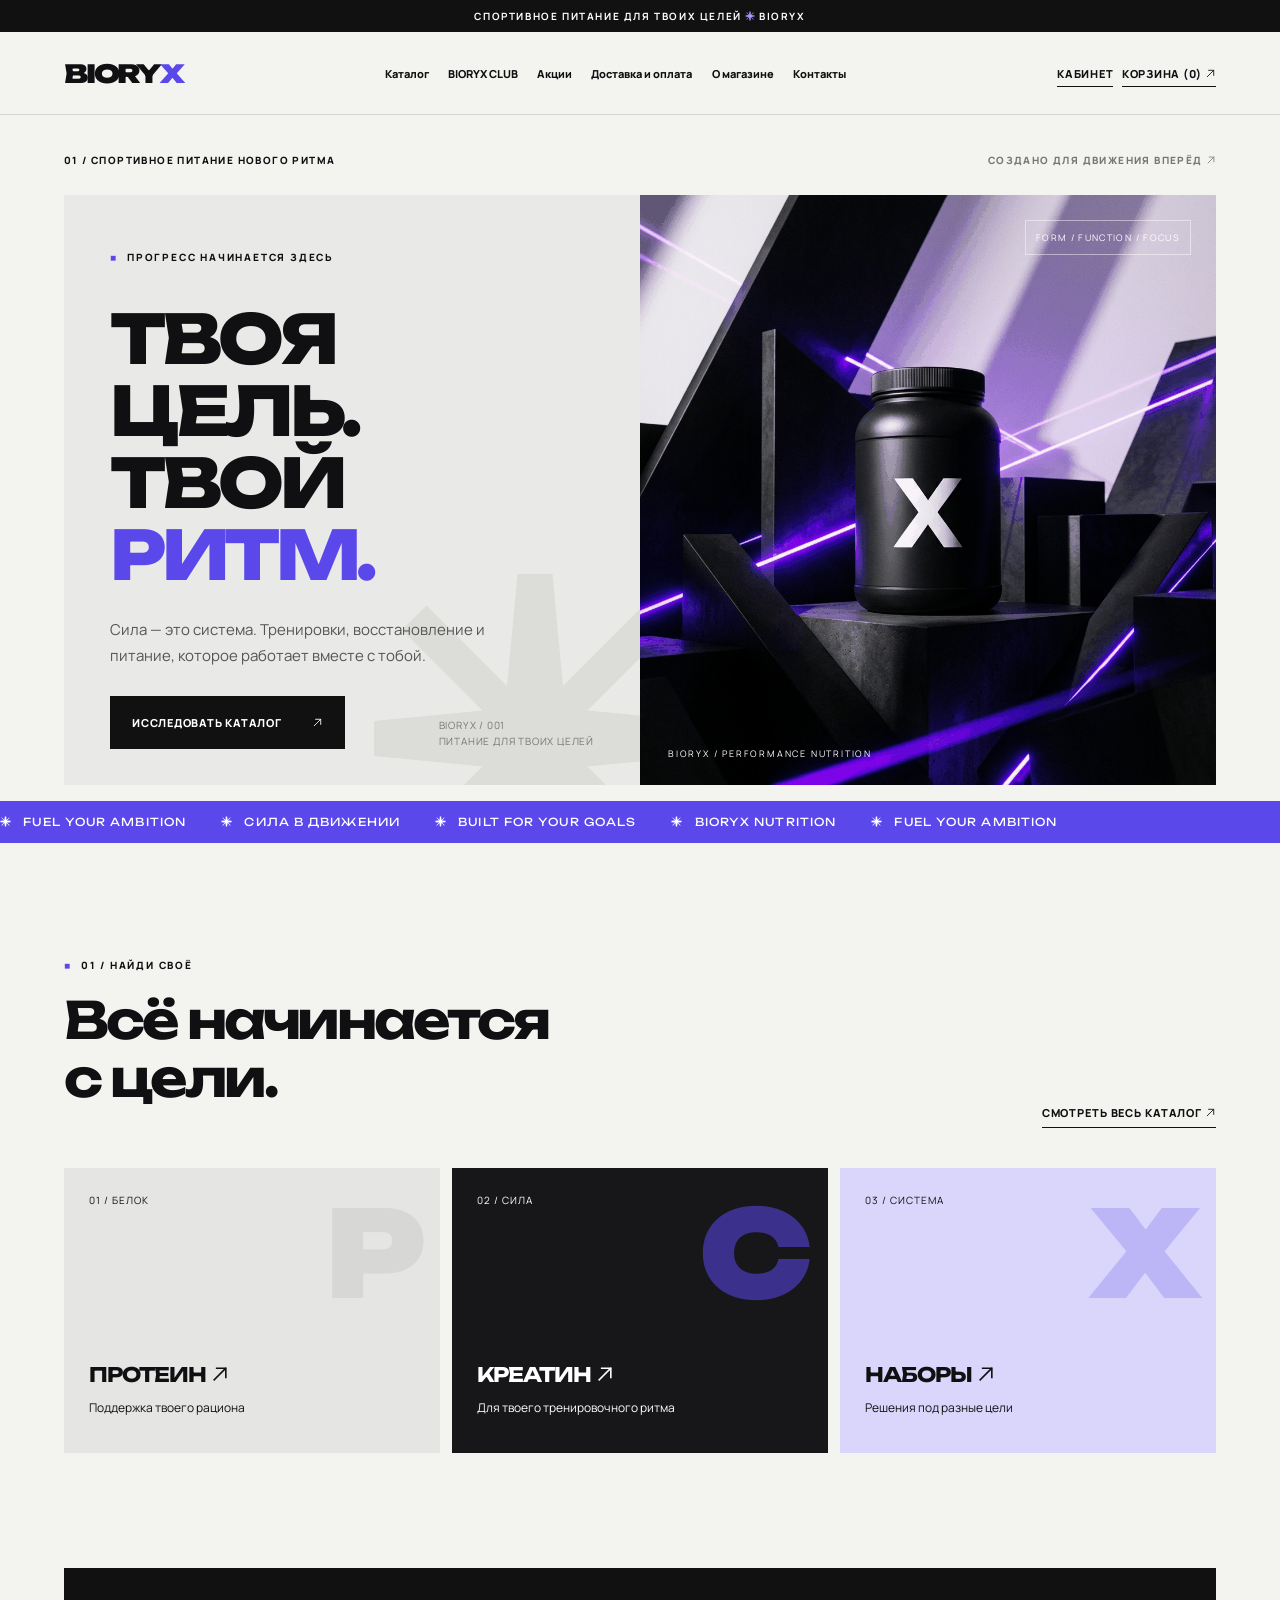
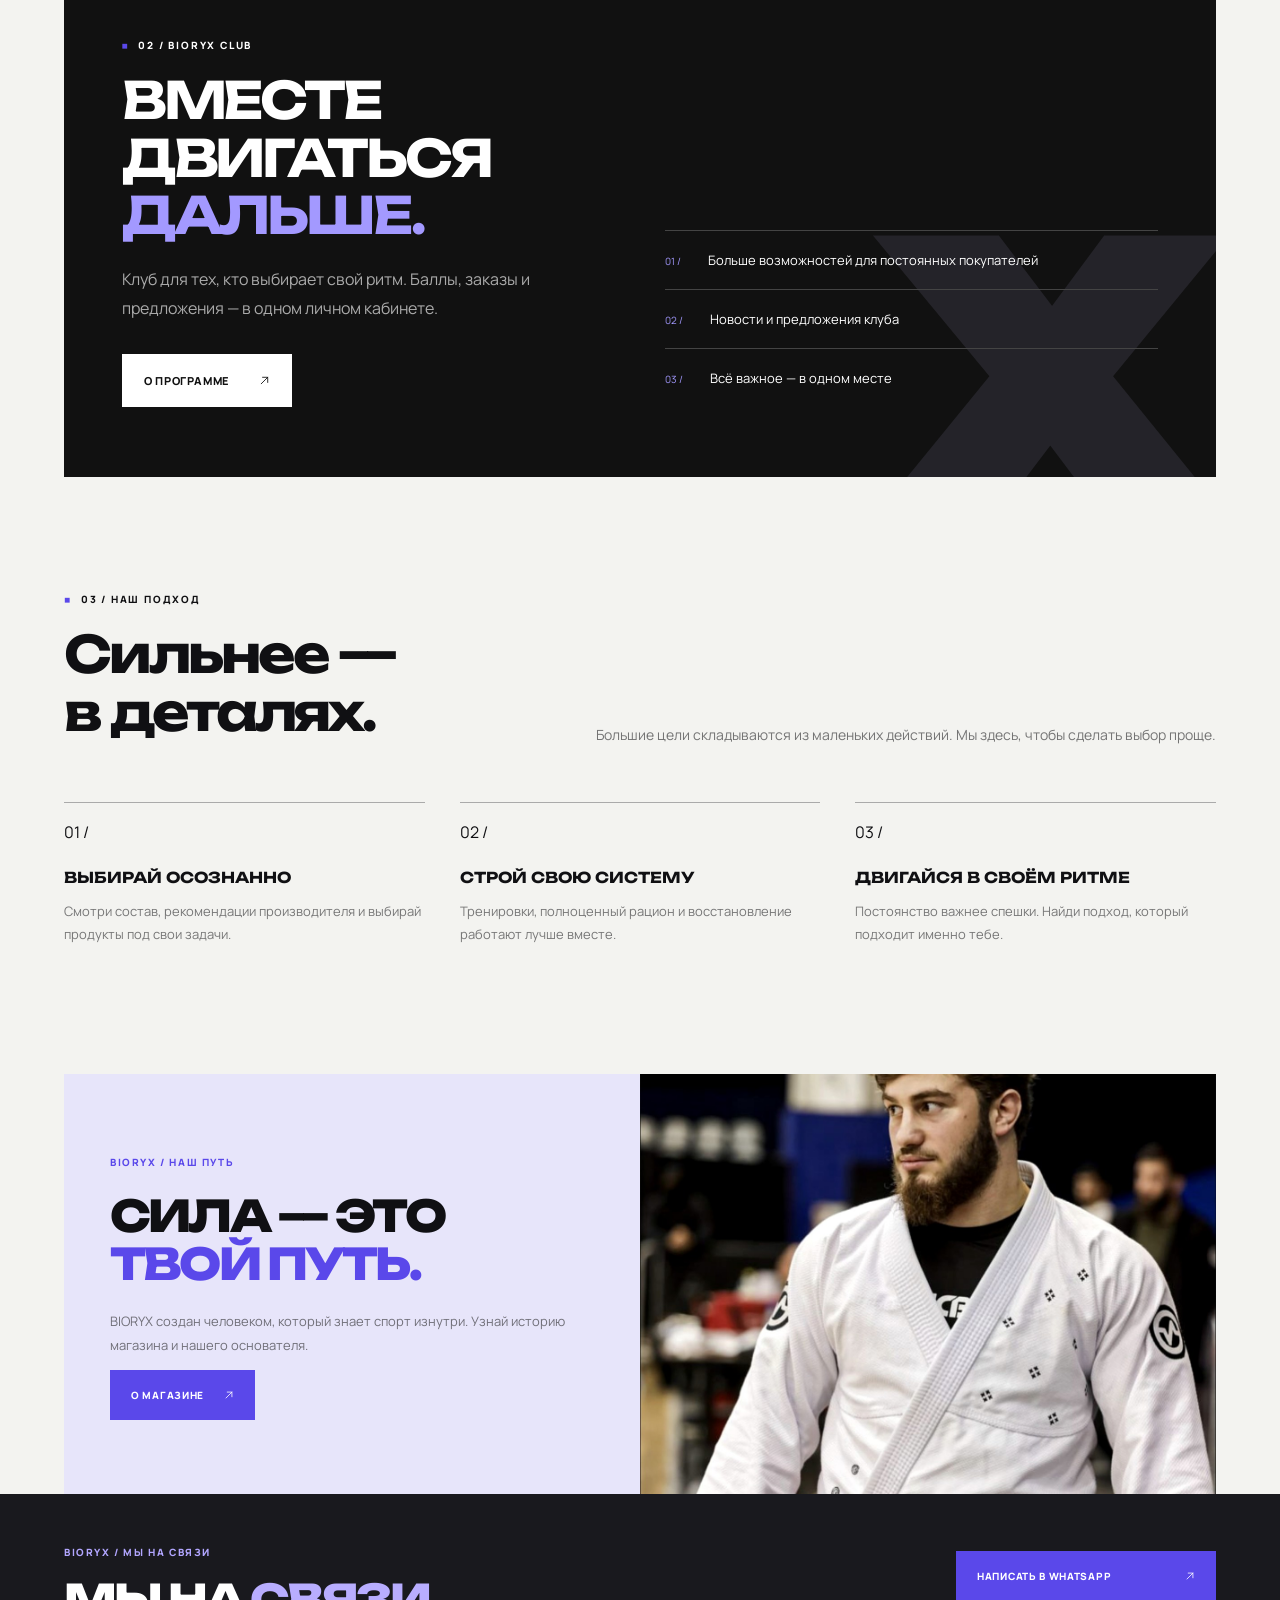
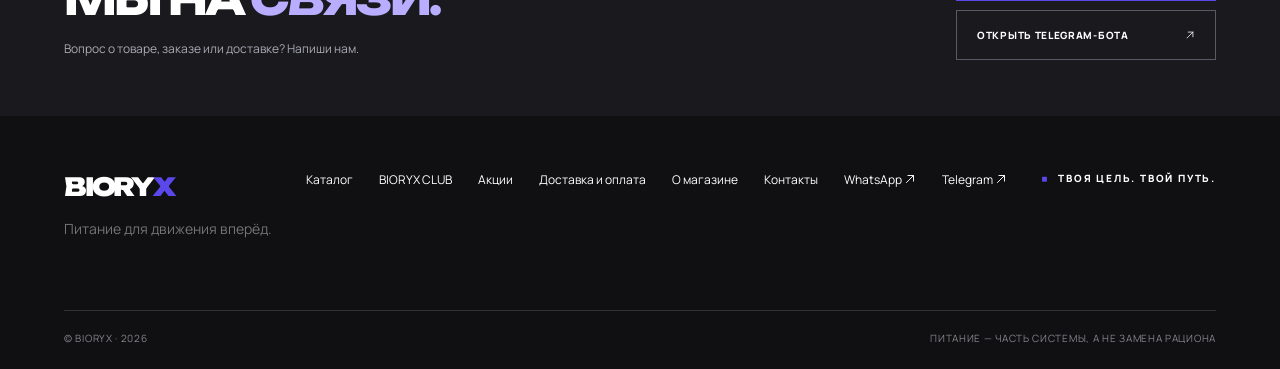
==== commit 228e9455: "Update index.html" ====
--- a/index.html
+++ b/index.html
@@ -1 +1 @@
-<!doctype html><html lang="ru"><head><meta charset="utf-8"><meta name="viewport" content="width=device-width,initial-scale=1"><meta name="description" content="BIORYX — спортивное питание для твоих целей."><title>Спортивное питание — BIORYX</title><link rel="stylesheet" href="assets/style.css?v=product6"></head><body><div class="topline">СПОРТИВНОЕ ПИТАНИЕ ДЛЯ ТВОИХ ЦЕЛЕЙ <b>✳</b> BIORYX</div><header class="wrap header"><a class="logo" href="index.html" aria-label="BIORYX — главная">BIORY<i>X</i></a><nav aria-label="Основная навигация"><a href="catalog.html">Каталог</a><a href="club.html">BIORYX CLUB</a><a href="promos.html">Акции</a><a href="delivery.html">Доставка и оплата</a><a href="about.html">О магазине</a><a href="contacts.html">Контакты</a></nav><div class="head-right"><a href="account.html">КАБИНЕТ</a> &nbsp; <a href="cart.html">КОРЗИНА (<span data-cart-count>0</span>) ↗</a></div><button class="menu-button" aria-label="Открыть меню" aria-expanded="false">☰</button></header><div class="mobile-menu"><a href="account.html">Личный кабинет</a><a href="catalog.html">Каталог</a><a href="club.html">BIORYX CLUB</a><a href="promos.html">Акции</a><a href="delivery.html">Доставка и оплата</a><a href="about.html">О магазине</a><a href="contacts.html">Контакты</a></div><main><div class="wrap hero"><div class="meta"><span>01 / СПОРТИВНОЕ ПИТАНИЕ НОВОГО РИТМА</span><span>СОЗДАНО ДЛЯ ДВИЖЕНИЯ ВПЕРЁД ↗</span></div><div class="hero-grid"><div class="hero-copy"><div><div class="eyebrow">ПРОГРЕСС НАЧИНАЕТСЯ ЗДЕСЬ</div><h1>ТВОЯ ЦЕЛЬ.<br>ТВОЙ <em>РИТМ.</em></h1><p>Сила — это система. Тренировки, восстановление и питание, которое работает вместе с тобой.</p></div><div class="hero-bottom"><a class="btn" href="catalog.html">Исследовать каталог <span>↗</span></a><div class="serial">BIORYX / 001<br>ПИТАНИЕ ДЛЯ ТВОИХ ЦЕЛЕЙ</div></div></div><div class="hero-image" role="img" aria-label="Концептуальное изображение спортивного питания"><div class="image-tag">FORM / FUNCTION / FOCUS</div></div></div></div><div class="ticker"><span>✳ &nbsp; FUEL YOUR AMBITION</span><span>✳ &nbsp; СИЛА В ДВИЖЕНИИ</span><span>✳ &nbsp; BUILT FOR YOUR GOALS</span><span>✳ &nbsp; BIORYX NUTRITION</span><span>✳ &nbsp; FUEL YOUR AMBITION</span></div><section class="section wrap"><div class="section-head"><div><div class="eyebrow">01 / НАЙДИ СВОЁ</div><h2>Всё начинается<br>с цели.</h2></div><a class="small-link" href="catalog.html">Смотреть весь каталог ↗</a></div><div class="category-grid"><a href="catalog.html?category=protein" class="cat"><span class="num">01 / БЕЛОК</span><span class="shape">P</span><div><h3>ПРОТЕИНЫ ↗</h3><p>Поддержка твоего рациона</p></div></a><a href="catalog.html?category=creatine" class="cat"><span class="num">02 / СИЛА</span><span class="shape">C</span><div><h3>КРЕАТИНЫ ↗</h3><p>Для твоего тренировочного ритма</p></div></a><a href="catalog.html?category=sets" class="cat"><span class="num">03 / СИСТЕМА</span><span class="shape">X</span><div><h3>НАБОРЫ ↗</h3><p>Решения под разные цели</p></div></a></div></section><div class="wrap"><section class="feature"><div><div class="eyebrow">02 / BIORYX CLUB</div><h2>ВМЕСТЕ<br>ДВИГАТЬСЯ <em>ДАЛЬШЕ.</em></h2><p>Клуб для тех, кто выбирает свой ритм. Баллы, заказы и предложения — в одном личном кабинете.</p><a class="btn" href="club.html">О программе <span>↗</span></a></div><div class="feature-side"><div><span>01 /</span> Больше возможностей для постоянных покупателей</div><div><span>02 /</span> Новости и предложения клуба</div><div><span>03 /</span> Всё важное — в одном месте</div></div></section></div><section class="section wrap"><div class="section-head"><div><div class="eyebrow">03 / НАШ ПОДХОД</div><h2>Сильнее —<br>в деталях.</h2></div><p class="muted">Большие цели складываются из маленьких действий. Мы здесь, чтобы сделать выбор проще.</p></div><div class="values"><div class="value"><span>01 /</span><strong>ВЫБИРАЙ ОСОЗНАННО</strong><p>Смотри состав, рекомендации производителя и выбирай продукты под свои задачи.</p></div><div class="value"><span>02 /</span><strong>СТРОЙ СВОЮ СИСТЕМУ</strong><p>Тренировки, полноценный рацион и восстановление работают лучше вместе.</p></div><div class="value"><span>03 /</span><strong>ДВИГАЙСЯ В СВОЁМ РИТМЕ</strong><p>Постоянство важнее спешки. Найди подход, который подходит именно тебе.</p></div></div></section><div class="wrap"><section class="home-about"><div><span class="editorial-kicker">BIORYX / НАШ ПУТЬ</span><h2>СИЛА — ЭТО<br><em>ТВОЙ ПУТЬ.</em></h2><p>BIORYX создан человеком, который знает спорт изнутри. Узнай историю магазина и нашего основателя.</p><a class="brand-button brand-button-primary" href="about.html">О МАГАЗИНЕ <span>↗</span></a></div><img src="assets/founder-jiujitsu.jpg" alt="Основатель BIORYX Абдул-Хаким" loading="lazy"></section></div><section class="brand-contact-band"><div><span class="editorial-kicker">BIORYX / МЫ НА СВЯЗИ</span><h2>МЫ НА <em>СВЯЗИ.</em></h2><p>Вопрос о товаре, заказе или доставке? Напиши нам.</p></div><div class="brand-contact-actions"><a class="brand-button brand-button-primary" href="https://wa.me/79899405258" target="_blank" rel="noopener noreferrer">НАПИСАТЬ В WHATSAPP <span>↗</span></a><a class="brand-button brand-button-outline" href="https://t.me/bioryx_shop_bot" target="_blank" rel="noopener noreferrer">ОТКРЫТЬ TELEGRAM-БОТА <span>↗</span></a></div></section></main><footer class="footer"><div class="wrap"><div class="foot-grid"><div><a class="logo" href="index.html">BIORY<i>X</i></a><p class="muted">Питание для движения вперёд.</p></div><div class="foot-links"><a href="catalog.html">Каталог</a><a href="club.html">BIORYX CLUB</a><a href="promos.html">Акции</a><a href="delivery.html">Доставка и оплата</a><a href="about.html">О магазине</a><a href="contacts.html">Контакты</a><a href="https://wa.me/79899405258" target="_blank" rel="noopener noreferrer">WhatsApp ↗</a><a href="https://t.me/bioryx_shop_bot" target="_blank" rel="noopener noreferrer">Telegram ↗</a></div><div class="eyebrow">ТВОЯ ЦЕЛЬ. ТВОЙ ПУТЬ.</div></div><div class="foot-bottom"><span>© BIORYX · 2026</span><span>ПИТАНИЕ — ЧАСТЬ СИСТЕМЫ, А НЕ ЗАМЕНА РАЦИОНА</span></div></div></footer><script src="assets/config.js" defer></script><script src="assets/app.js?v=images7" defer></script><script src="assets/icons.js?v=brand5" defer></script></body></html>+<!doctype html><html lang="ru"><head><meta charset="utf-8"><meta name="viewport" content="width=device-width,initial-scale=1"><meta name="description" content="BIORYX — спортивное питание для твоих целей."><title>Спортивное питание — BIORYX</title><link rel="stylesheet" href="assets/style.css?v=product6"></head><body><div class="topline">СПОРТИВНОЕ ПИТАНИЕ ДЛЯ ТВОИХ ЦЕЛЕЙ <b>✳</b> BIORYX</div><header class="wrap header"><a class="logo" href="index.html" aria-label="BIORYX — главная">BIORY<i>X</i></a><nav aria-label="Основная навигация"><a href="catalog.html">Каталог</a><a href="club.html">BIORYX CLUB</a><a href="promos.html">Акции</a><a href="delivery.html">Доставка и оплата</a><a href="about.html">О магазине</a><a href="contacts.html">Контакты</a></nav><div class="head-right"><a href="account.html">КАБИНЕТ</a> &nbsp; <a href="cart.html">КОРЗИНА (<span data-cart-count>0</span>) ↗</a></div><button class="menu-button" aria-label="Открыть меню" aria-expanded="false">☰</button></header><div class="mobile-menu"><a href="account.html">Личный кабинет</a><a href="catalog.html">Каталог</a><a href="club.html">BIORYX CLUB</a><a href="promos.html">Акции</a><a href="delivery.html">Доставка и оплата</a><a href="about.html">О магазине</a><a href="contacts.html">Контакты</a></div><main><div class="wrap hero"><div class="meta"><span>01 / СПОРТИВНОЕ ПИТАНИЕ НОВОГО РИТМА</span><span>СОЗДАНО ДЛЯ ДВИЖЕНИЯ ВПЕРЁД ↗</span></div><div class="hero-grid"><div class="hero-copy"><div><div class="eyebrow">ПРОГРЕСС НАЧИНАЕТСЯ ЗДЕСЬ</div><h1>ТВОЯ ЦЕЛЬ.<br>ТВОЙ <em>РИТМ.</em></h1><p>Сила — это система. Тренировки, восстановление и питание, которое работает вместе с тобой.</p></div><div class="hero-bottom"><a class="btn" href="catalog.html">Исследовать каталог <span>↗</span></a><div class="serial">BIORYX / 001<br>ПИТАНИЕ ДЛЯ ТВОИХ ЦЕЛЕЙ</div></div></div><div class="hero-image" role="img" aria-label="Концептуальное изображение спортивного питания"><div class="image-tag">FORM / FUNCTION / FOCUS</div></div></div></div><div class="ticker"><span>✳ &nbsp; FUEL YOUR AMBITION</span><span>✳ &nbsp; СИЛА В ДВИЖЕНИИ</span><span>✳ &nbsp; BUILT FOR YOUR GOALS</span><span>✳ &nbsp; BIORYX NUTRITION</span><span>✳ &nbsp; FUEL YOUR AMBITION</span></div><section class="section wrap"><div class="section-head"><div><div class="eyebrow">01 / НАЙДИ СВОЁ</div><h2>Всё начинается<br>с цели.</h2></div><a class="small-link" href="catalog.html">Смотреть весь каталог ↗</a></div><div class="category-grid"><a href="catalog.html?category=protein" class="cat"><span class="num">01 / БЕЛОК</span><span class="shape">P</span><div><h3>ПРОТЕИН ↗</h3><p>Поддержка твоего рациона</p></div></a><a href="catalog.html?category=creatine" class="cat"><span class="num">02 / СИЛА</span><span class="shape">C</span><div><h3>КРЕАТИН ↗</h3><p>Для твоего тренировочного ритма</p></div></a><a href="catalog.html?category=sets" class="cat"><span class="num">03 / СИСТЕМА</span><span class="shape">X</span><div><h3>НАБОРЫ ↗</h3><p>Решения под разные цели</p></div></a></div></section><div class="wrap"><section class="feature"><div><div class="eyebrow">02 / BIORYX CLUB</div><h2>ВМЕСТЕ<br>ДВИГАТЬСЯ <em>ДАЛЬШЕ.</em></h2><p>Клуб для тех, кто выбирает свой ритм. Баллы, заказы и предложения — в одном личном кабинете.</p><a class="btn" href="club.html">О программе <span>↗</span></a></div><div class="feature-side"><div><span>01 /</span> Больше возможностей для постоянных покупателей</div><div><span>02 /</span> Новости и предложения клуба</div><div><span>03 /</span> Всё важное — в одном месте</div></div></section></div><section class="section wrap"><div class="section-head"><div><div class="eyebrow">03 / НАШ ПОДХОД</div><h2>Сильнее —<br>в деталях.</h2></div><p class="muted">Большие цели складываются из маленьких действий. Мы здесь, чтобы сделать выбор проще.</p></div><div class="values"><div class="value"><span>01 /</span><strong>ВЫБИРАЙ ОСОЗНАННО</strong><p>Смотри состав, рекомендации производителя и выбирай продукты под свои задачи.</p></div><div class="value"><span>02 /</span><strong>СТРОЙ СВОЮ СИСТЕМУ</strong><p>Тренировки, полноценный рацион и восстановление работают лучше вместе.</p></div><div class="value"><span>03 /</span><strong>ДВИГАЙСЯ В СВОЁМ РИТМЕ</strong><p>Постоянство важнее спешки. Найди подход, который подходит именно тебе.</p></div></div></section><div class="wrap"><section class="home-about"><div><span class="editorial-kicker">BIORYX / НАШ ПУТЬ</span><h2>СИЛА — ЭТО<br><em>ТВОЙ ПУТЬ.</em></h2><p>BIORYX создан человеком, который знает спорт изнутри. Узнай историю магазина и нашего основателя.</p><a class="brand-button brand-button-primary" href="about.html">О МАГАЗИНЕ <span>↗</span></a></div><img src="assets/founder-jiujitsu.jpg" alt="Основатель BIORYX Абдул-Хаким" loading="lazy"></section></div><section class="brand-contact-band"><div><span class="editorial-kicker">BIORYX / МЫ НА СВЯЗИ</span><h2>МЫ НА <em>СВЯЗИ.</em></h2><p>Вопрос о товаре, заказе или доставке? Напиши нам.</p></div><div class="brand-contact-actions"><a class="brand-button brand-button-primary" href="https://wa.me/79899405258" target="_blank" rel="noopener noreferrer">НАПИСАТЬ В WHATSAPP <span>↗</span></a><a class="brand-button brand-button-outline" href="https://t.me/bioryx_shop_bot" target="_blank" rel="noopener noreferrer">ОТКРЫТЬ TELEGRAM-БОТА <span>↗</span></a></div></section></main><footer class="footer"><div class="wrap"><div class="foot-grid"><div><a class="logo" href="index.html">BIORY<i>X</i></a><p class="muted">Питание для движения вперёд.</p></div><div class="foot-links"><a href="catalog.html">Каталог</a><a href="club.html">BIORYX CLUB</a><a href="promos.html">Акции</a><a href="delivery.html">Доставка и оплата</a><a href="about.html">О магазине</a><a href="contacts.html">Контакты</a><a href="https://wa.me/79899405258" target="_blank" rel="noopener noreferrer">WhatsApp ↗</a><a href="https://t.me/bioryx_shop_bot" target="_blank" rel="noopener noreferrer">Telegram ↗</a></div><div class="eyebrow">ТВОЯ ЦЕЛЬ. ТВОЙ ПУТЬ.</div></div><div class="foot-bottom"><span>© BIORYX · 2026</span><span>ПИТАНИЕ — ЧАСТЬ СИСТЕМЫ, А НЕ ЗАМЕНА РАЦИОНА</span></div></div></footer><script src="assets/config.js" defer></script><script src="assets/app.js?v=images7" defer></script><script src="assets/icons.js?v=brand5" defer></script></body></html>
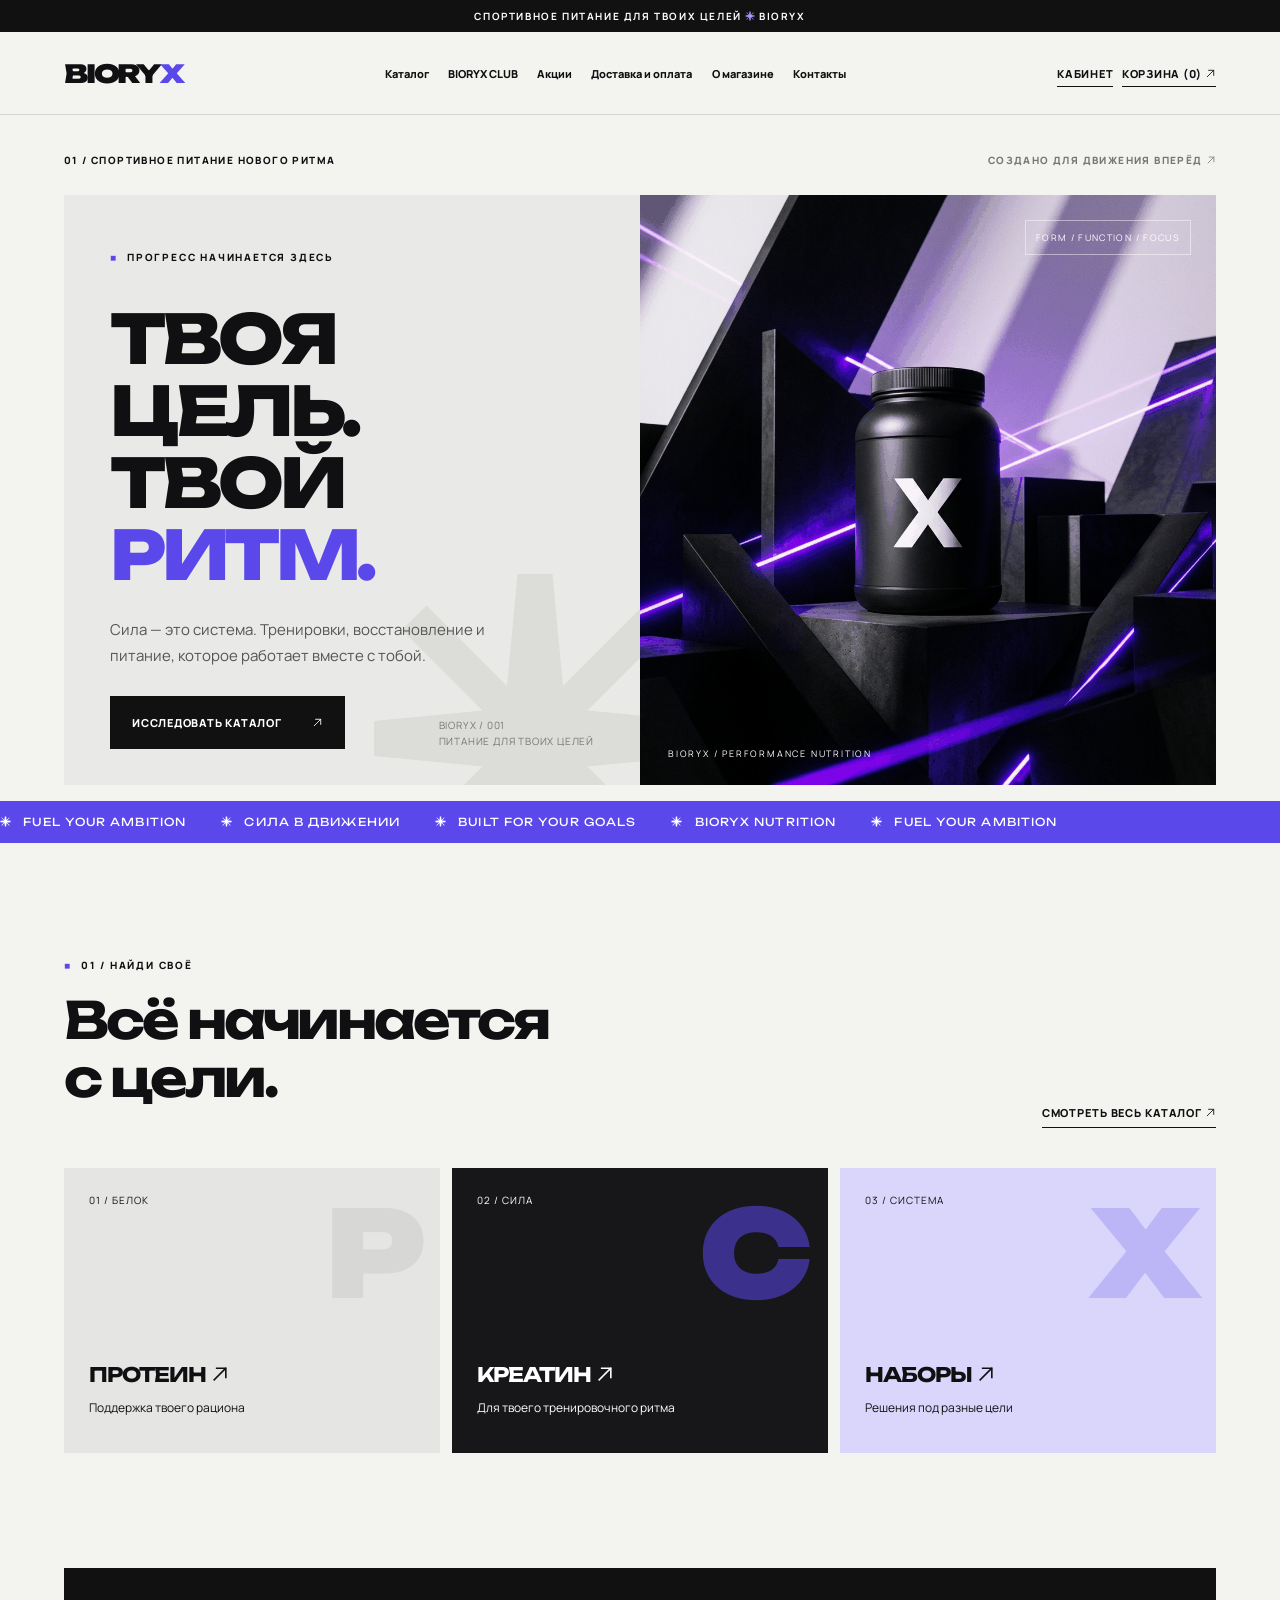
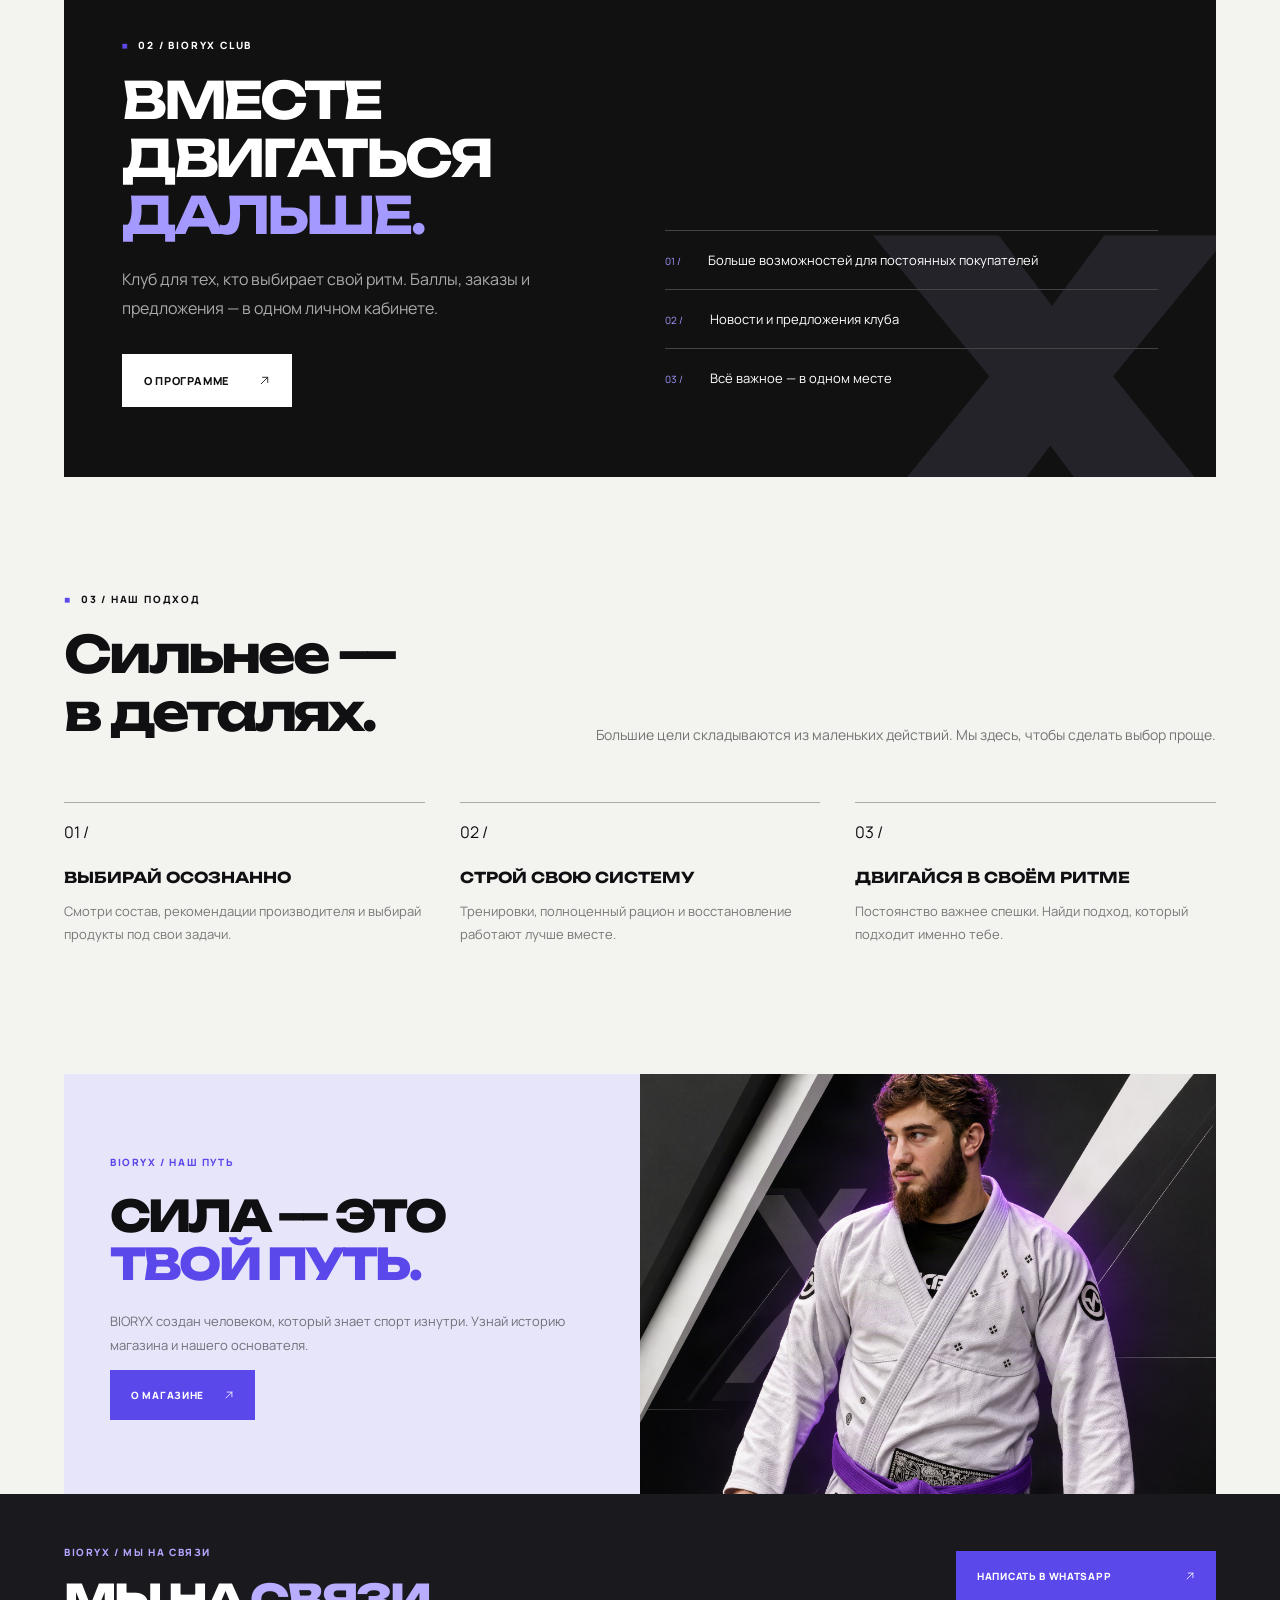
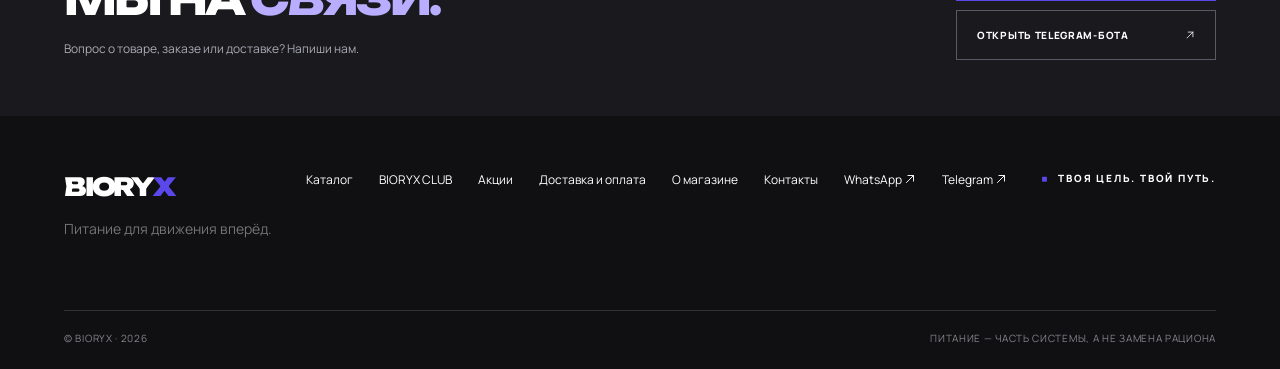
==== commit 4efc0f61: "Update index.html" ====
--- a/index.html
+++ b/index.html
@@ -1 +1 @@
-<!doctype html><html lang="ru"><head><meta charset="utf-8"><meta name="viewport" content="width=device-width,initial-scale=1"><meta name="description" content="BIORYX — спортивное питание для твоих целей."><title>Спортивное питание — BIORYX</title><link rel="stylesheet" href="assets/style.css?v=product6"></head><body><div class="topline">СПОРТИВНОЕ ПИТАНИЕ ДЛЯ ТВОИХ ЦЕЛЕЙ <b>✳</b> BIORYX</div><header class="wrap header"><a class="logo" href="index.html" aria-label="BIORYX — главная">BIORY<i>X</i></a><nav aria-label="Основная навигация"><a href="catalog.html">Каталог</a><a href="club.html">BIORYX CLUB</a><a href="promos.html">Акции</a><a href="delivery.html">Доставка и оплата</a><a href="about.html">О магазине</a><a href="contacts.html">Контакты</a></nav><div class="head-right"><a href="account.html">КАБИНЕТ</a> &nbsp; <a href="cart.html">КОРЗИНА (<span data-cart-count>0</span>) ↗</a></div><button class="menu-button" aria-label="Открыть меню" aria-expanded="false">☰</button></header><div class="mobile-menu"><a href="account.html">Личный кабинет</a><a href="catalog.html">Каталог</a><a href="club.html">BIORYX CLUB</a><a href="promos.html">Акции</a><a href="delivery.html">Доставка и оплата</a><a href="about.html">О магазине</a><a href="contacts.html">Контакты</a></div><main><div class="wrap hero"><div class="meta"><span>01 / СПОРТИВНОЕ ПИТАНИЕ НОВОГО РИТМА</span><span>СОЗДАНО ДЛЯ ДВИЖЕНИЯ ВПЕРЁД ↗</span></div><div class="hero-grid"><div class="hero-copy"><div><div class="eyebrow">ПРОГРЕСС НАЧИНАЕТСЯ ЗДЕСЬ</div><h1>ТВОЯ ЦЕЛЬ.<br>ТВОЙ <em>РИТМ.</em></h1><p>Сила — это система. Тренировки, восстановление и питание, которое работает вместе с тобой.</p></div><div class="hero-bottom"><a class="btn" href="catalog.html">Исследовать каталог <span>↗</span></a><div class="serial">BIORYX / 001<br>ПИТАНИЕ ДЛЯ ТВОИХ ЦЕЛЕЙ</div></div></div><div class="hero-image" role="img" aria-label="Концептуальное изображение спортивного питания"><div class="image-tag">FORM / FUNCTION / FOCUS</div></div></div></div><div class="ticker"><span>✳ &nbsp; FUEL YOUR AMBITION</span><span>✳ &nbsp; СИЛА В ДВИЖЕНИИ</span><span>✳ &nbsp; BUILT FOR YOUR GOALS</span><span>✳ &nbsp; BIORYX NUTRITION</span><span>✳ &nbsp; FUEL YOUR AMBITION</span></div><section class="section wrap"><div class="section-head"><div><div class="eyebrow">01 / НАЙДИ СВОЁ</div><h2>Всё начинается<br>с цели.</h2></div><a class="small-link" href="catalog.html">Смотреть весь каталог ↗</a></div><div class="category-grid"><a href="catalog.html?category=protein" class="cat"><span class="num">01 / БЕЛОК</span><span class="shape">P</span><div><h3>ПРОТЕИН ↗</h3><p>Поддержка твоего рациона</p></div></a><a href="catalog.html?category=creatine" class="cat"><span class="num">02 / СИЛА</span><span class="shape">C</span><div><h3>КРЕАТИН ↗</h3><p>Для твоего тренировочного ритма</p></div></a><a href="catalog.html?category=sets" class="cat"><span class="num">03 / СИСТЕМА</span><span class="shape">X</span><div><h3>НАБОРЫ ↗</h3><p>Решения под разные цели</p></div></a></div></section><div class="wrap"><section class="feature"><div><div class="eyebrow">02 / BIORYX CLUB</div><h2>ВМЕСТЕ<br>ДВИГАТЬСЯ <em>ДАЛЬШЕ.</em></h2><p>Клуб для тех, кто выбирает свой ритм. Баллы, заказы и предложения — в одном личном кабинете.</p><a class="btn" href="club.html">О программе <span>↗</span></a></div><div class="feature-side"><div><span>01 /</span> Больше возможностей для постоянных покупателей</div><div><span>02 /</span> Новости и предложения клуба</div><div><span>03 /</span> Всё важное — в одном месте</div></div></section></div><section class="section wrap"><div class="section-head"><div><div class="eyebrow">03 / НАШ ПОДХОД</div><h2>Сильнее —<br>в деталях.</h2></div><p class="muted">Большие цели складываются из маленьких действий. Мы здесь, чтобы сделать выбор проще.</p></div><div class="values"><div class="value"><span>01 /</span><strong>ВЫБИРАЙ ОСОЗНАННО</strong><p>Смотри состав, рекомендации производителя и выбирай продукты под свои задачи.</p></div><div class="value"><span>02 /</span><strong>СТРОЙ СВОЮ СИСТЕМУ</strong><p>Тренировки, полноценный рацион и восстановление работают лучше вместе.</p></div><div class="value"><span>03 /</span><strong>ДВИГАЙСЯ В СВОЁМ РИТМЕ</strong><p>Постоянство важнее спешки. Найди подход, который подходит именно тебе.</p></div></div></section><div class="wrap"><section class="home-about"><div><span class="editorial-kicker">BIORYX / НАШ ПУТЬ</span><h2>СИЛА — ЭТО<br><em>ТВОЙ ПУТЬ.</em></h2><p>BIORYX создан человеком, который знает спорт изнутри. Узнай историю магазина и нашего основателя.</p><a class="brand-button brand-button-primary" href="about.html">О МАГАЗИНЕ <span>↗</span></a></div><img src="assets/founder-jiujitsu.jpg" alt="Основатель BIORYX Абдул-Хаким" loading="lazy"></section></div><section class="brand-contact-band"><div><span class="editorial-kicker">BIORYX / МЫ НА СВЯЗИ</span><h2>МЫ НА <em>СВЯЗИ.</em></h2><p>Вопрос о товаре, заказе или доставке? Напиши нам.</p></div><div class="brand-contact-actions"><a class="brand-button brand-button-primary" href="https://wa.me/79899405258" target="_blank" rel="noopener noreferrer">НАПИСАТЬ В WHATSAPP <span>↗</span></a><a class="brand-button brand-button-outline" href="https://t.me/bioryx_shop_bot" target="_blank" rel="noopener noreferrer">ОТКРЫТЬ TELEGRAM-БОТА <span>↗</span></a></div></section></main><footer class="footer"><div class="wrap"><div class="foot-grid"><div><a class="logo" href="index.html">BIORY<i>X</i></a><p class="muted">Питание для движения вперёд.</p></div><div class="foot-links"><a href="catalog.html">Каталог</a><a href="club.html">BIORYX CLUB</a><a href="promos.html">Акции</a><a href="delivery.html">Доставка и оплата</a><a href="about.html">О магазине</a><a href="contacts.html">Контакты</a><a href="https://wa.me/79899405258" target="_blank" rel="noopener noreferrer">WhatsApp ↗</a><a href="https://t.me/bioryx_shop_bot" target="_blank" rel="noopener noreferrer">Telegram ↗</a></div><div class="eyebrow">ТВОЯ ЦЕЛЬ. ТВОЙ ПУТЬ.</div></div><div class="foot-bottom"><span>© BIORYX · 2026</span><span>ПИТАНИЕ — ЧАСТЬ СИСТЕМЫ, А НЕ ЗАМЕНА РАЦИОНА</span></div></div></footer><script src="assets/config.js" defer></script><script src="assets/app.js?v=images7" defer></script><script src="assets/icons.js?v=brand5" defer></script></body></html>
+<!doctype html><html lang="ru"><head><meta charset="utf-8"><meta name="viewport" content="width=device-width,initial-scale=1"><meta name="description" content="BIORYX — спортивное питание для твоих целей."><title>Спортивное питание — BIORYX</title><link rel="stylesheet" href="assets/style.css?v=product6"></head><body><div class="topline">СПОРТИВНОЕ ПИТАНИЕ ДЛЯ ТВОИХ ЦЕЛЕЙ <b>✳</b> BIORYX</div><header class="wrap header"><a class="logo" href="index.html" aria-label="BIORYX — главная">BIORY<i>X</i></a><nav aria-label="Основная навигация"><a href="catalog.html">Каталог</a><a href="club.html">BIORYX CLUB</a><a href="promos.html">Акции</a><a href="delivery.html">Доставка и оплата</a><a href="about.html">О магазине</a><a href="contacts.html">Контакты</a></nav><div class="head-right"><a href="account.html">КАБИНЕТ</a> &nbsp; <a href="cart.html">КОРЗИНА (<span data-cart-count>0</span>) ↗</a></div><button class="menu-button" aria-label="Открыть меню" aria-expanded="false">☰</button></header><div class="mobile-menu"><a href="account.html">Личный кабинет</a><a href="catalog.html">Каталог</a><a href="club.html">BIORYX CLUB</a><a href="promos.html">Акции</a><a href="delivery.html">Доставка и оплата</a><a href="about.html">О магазине</a><a href="contacts.html">Контакты</a></div><main><div class="wrap hero"><div class="meta"><span>01 / СПОРТИВНОЕ ПИТАНИЕ НОВОГО РИТМА</span><span>СОЗДАНО ДЛЯ ДВИЖЕНИЯ ВПЕРЁД ↗</span></div><div class="hero-grid"><div class="hero-copy"><div><div class="eyebrow">ПРОГРЕСС НАЧИНАЕТСЯ ЗДЕСЬ</div><h1>ТВОЯ ЦЕЛЬ.<br>ТВОЙ <em>РИТМ.</em></h1><p>Сила — это система. Тренировки, восстановление и питание, которое работает вместе с тобой.</p></div><div class="hero-bottom"><a class="btn" href="catalog.html">Исследовать каталог <span>↗</span></a><div class="serial">BIORYX / 001<br>ПИТАНИЕ ДЛЯ ТВОИХ ЦЕЛЕЙ</div></div></div><div class="hero-image" role="img" aria-label="Концептуальное изображение спортивного питания"><div class="image-tag">FORM / FUNCTION / FOCUS</div></div></div></div><div class="ticker"><span>✳ &nbsp; FUEL YOUR AMBITION</span><span>✳ &nbsp; СИЛА В ДВИЖЕНИИ</span><span>✳ &nbsp; BUILT FOR YOUR GOALS</span><span>✳ &nbsp; BIORYX NUTRITION</span><span>✳ &nbsp; FUEL YOUR AMBITION</span></div><section class="section wrap"><div class="section-head"><div><div class="eyebrow">01 / НАЙДИ СВОЁ</div><h2>Всё начинается<br>с цели.</h2></div><a class="small-link" href="catalog.html">Смотреть весь каталог ↗</a></div><div class="category-grid"><a href="catalog.html?category=protein" class="cat"><span class="num">01 / БЕЛОК</span><span class="shape">P</span><div><h3>ПРОТЕИН ↗</h3><p>Поддержка твоего рациона</p></div></a><a href="catalog.html?category=creatine" class="cat"><span class="num">02 / СИЛА</span><span class="shape">C</span><div><h3>КРЕАТИН ↗</h3><p>Для твоего тренировочного ритма</p></div></a><a href="catalog.html?category=sets" class="cat"><span class="num">03 / СИСТЕМА</span><span class="shape">X</span><div><h3>НАБОРЫ ↗</h3><p>Решения под разные цели</p></div></a></div></section><div class="wrap"><section class="feature"><div><div class="eyebrow">02 / BIORYX CLUB</div><h2>ВМЕСТЕ<br>ДВИГАТЬСЯ <em>ДАЛЬШЕ.</em></h2><p>Клуб для тех, кто выбирает свой ритм. Баллы, заказы и предложения — в одном личном кабинете.</p><a class="btn" href="club.html">О программе <span>↗</span></a></div><div class="feature-side"><div><span>01 /</span> Больше возможностей для постоянных покупателей</div><div><span>02 /</span> Новости и предложения клуба</div><div><span>03 /</span> Всё важное — в одном месте</div></div></section></div><section class="section wrap"><div class="section-head"><div><div class="eyebrow">03 / НАШ ПОДХОД</div><h2>Сильнее —<br>в деталях.</h2></div><p class="muted">Большие цели складываются из маленьких действий. Мы здесь, чтобы сделать выбор проще.</p></div><div class="values"><div class="value"><span>01 /</span><strong>ВЫБИРАЙ ОСОЗНАННО</strong><p>Смотри состав, рекомендации производителя и выбирай продукты под свои задачи.</p></div><div class="value"><span>02 /</span><strong>СТРОЙ СВОЮ СИСТЕМУ</strong><p>Тренировки, полноценный рацион и восстановление работают лучше вместе.</p></div><div class="value"><span>03 /</span><strong>ДВИГАЙСЯ В СВОЁМ РИТМЕ</strong><p>Постоянство важнее спешки. Найди подход, который подходит именно тебе.</p></div></div></section><div class="wrap"><section class="home-about"><div><span class="editorial-kicker">BIORYX / НАШ ПУТЬ</span><h2>СИЛА — ЭТО<br><em>ТВОЙ ПУТЬ.</em></h2><p>BIORYX создан человеком, который знает спорт изнутри. Узнай историю магазина и нашего основателя.</p><a class="brand-button brand-button-primary" href="about.html">О МАГАЗИНЕ <span>↗</span></a></div><img src="assets/founder-jiujitsu.png" alt="Основатель BIORYX Абдул-Хаким" loading="lazy"></section></div><section class="brand-contact-band"><div><span class="editorial-kicker">BIORYX / МЫ НА СВЯЗИ</span><h2>МЫ НА <em>СВЯЗИ.</em></h2><p>Вопрос о товаре, заказе или доставке? Напиши нам.</p></div><div class="brand-contact-actions"><a class="brand-button brand-button-primary" href="https://wa.me/79899405258" target="_blank" rel="noopener noreferrer">НАПИСАТЬ В WHATSAPP <span>↗</span></a><a class="brand-button brand-button-outline" href="https://t.me/bioryx_shop_bot" target="_blank" rel="noopener noreferrer">ОТКРЫТЬ TELEGRAM-БОТА <span>↗</span></a></div></section></main><footer class="footer"><div class="wrap"><div class="foot-grid"><div><a class="logo" href="index.html">BIORY<i>X</i></a><p class="muted">Питание для движения вперёд.</p></div><div class="foot-links"><a href="catalog.html">Каталог</a><a href="club.html">BIORYX CLUB</a><a href="promos.html">Акции</a><a href="delivery.html">Доставка и оплата</a><a href="about.html">О магазине</a><a href="contacts.html">Контакты</a><a href="https://wa.me/79899405258" target="_blank" rel="noopener noreferrer">WhatsApp ↗</a><a href="https://t.me/bioryx_shop_bot" target="_blank" rel="noopener noreferrer">Telegram ↗</a></div><div class="eyebrow">ТВОЯ ЦЕЛЬ. ТВОЙ ПУТЬ.</div></div><div class="foot-bottom"><span>© BIORYX · 2026</span><span>ПИТАНИЕ — ЧАСТЬ СИСТЕМЫ, А НЕ ЗАМЕНА РАЦИОНА</span></div></div></footer><script src="assets/config.js" defer></script><script src="assets/app.js?v=images7" defer></script><script src="assets/icons.js?v=brand5" defer></script></body></html>
